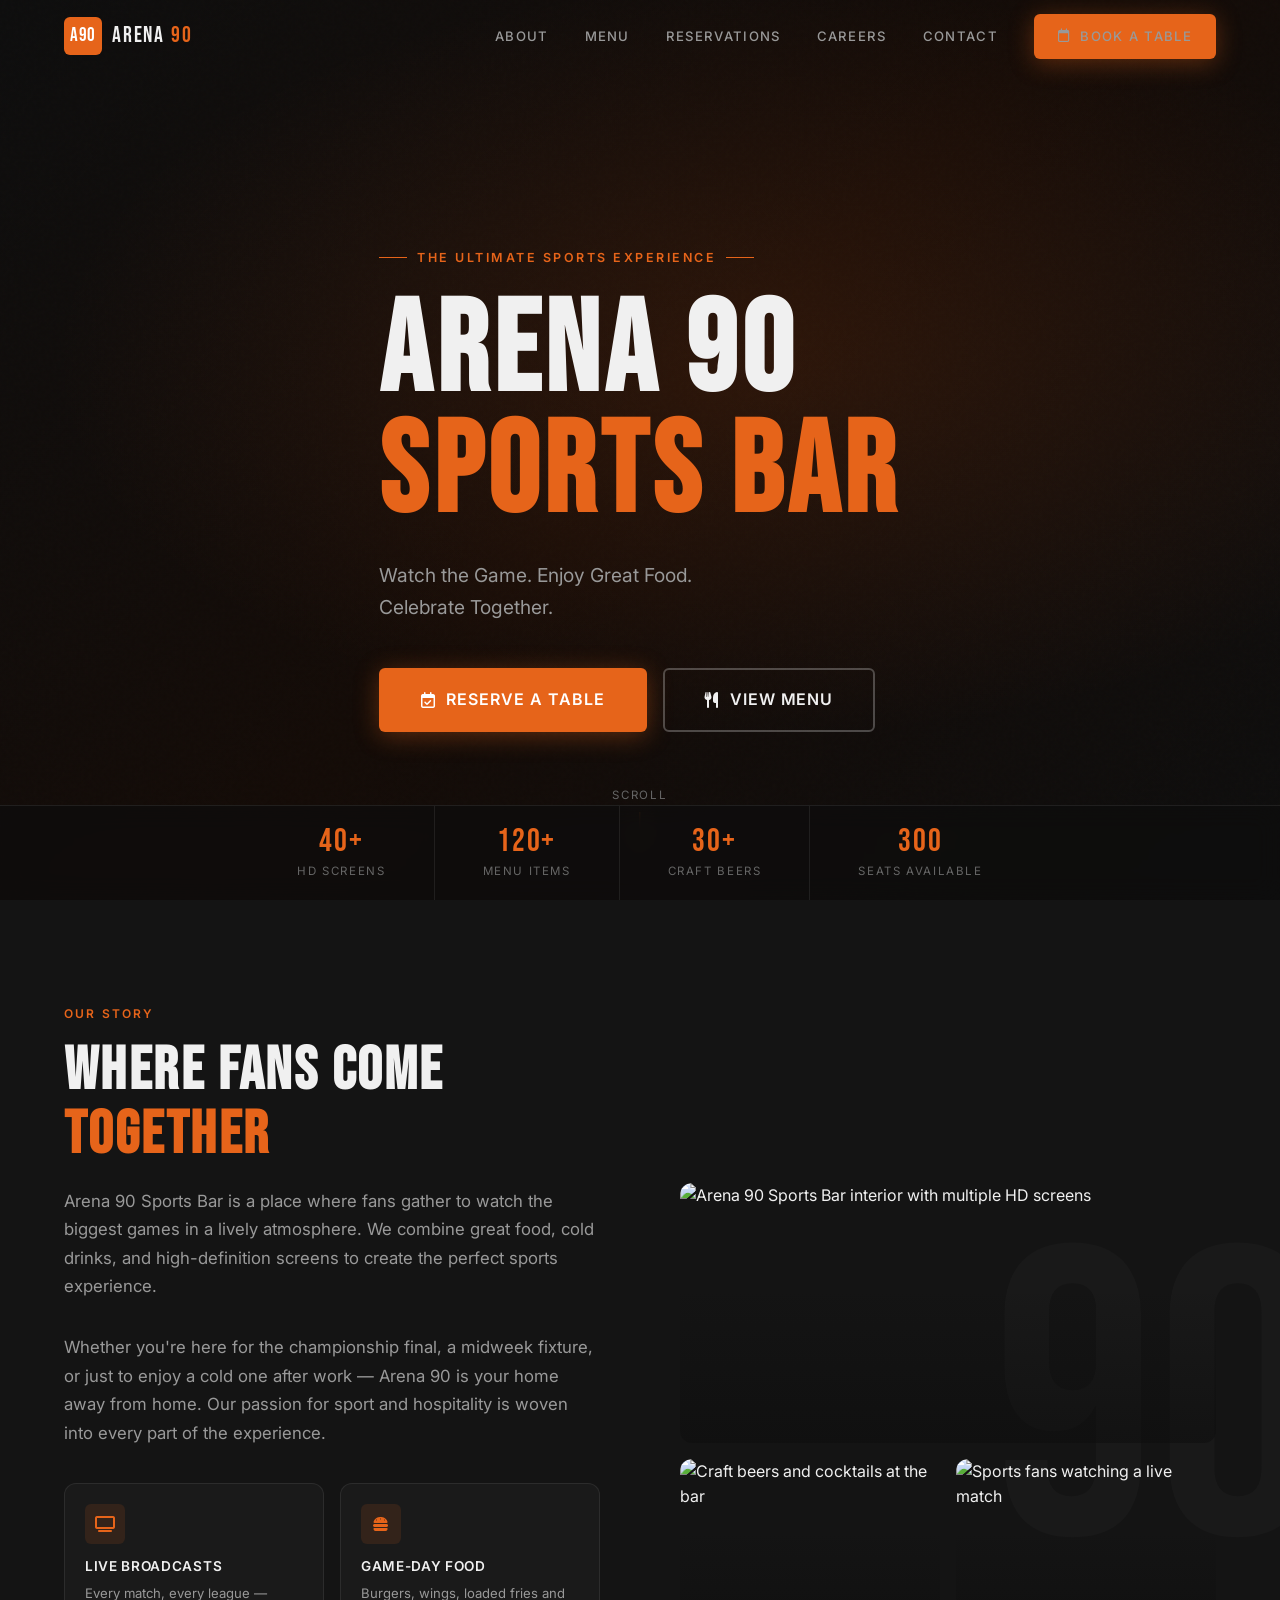
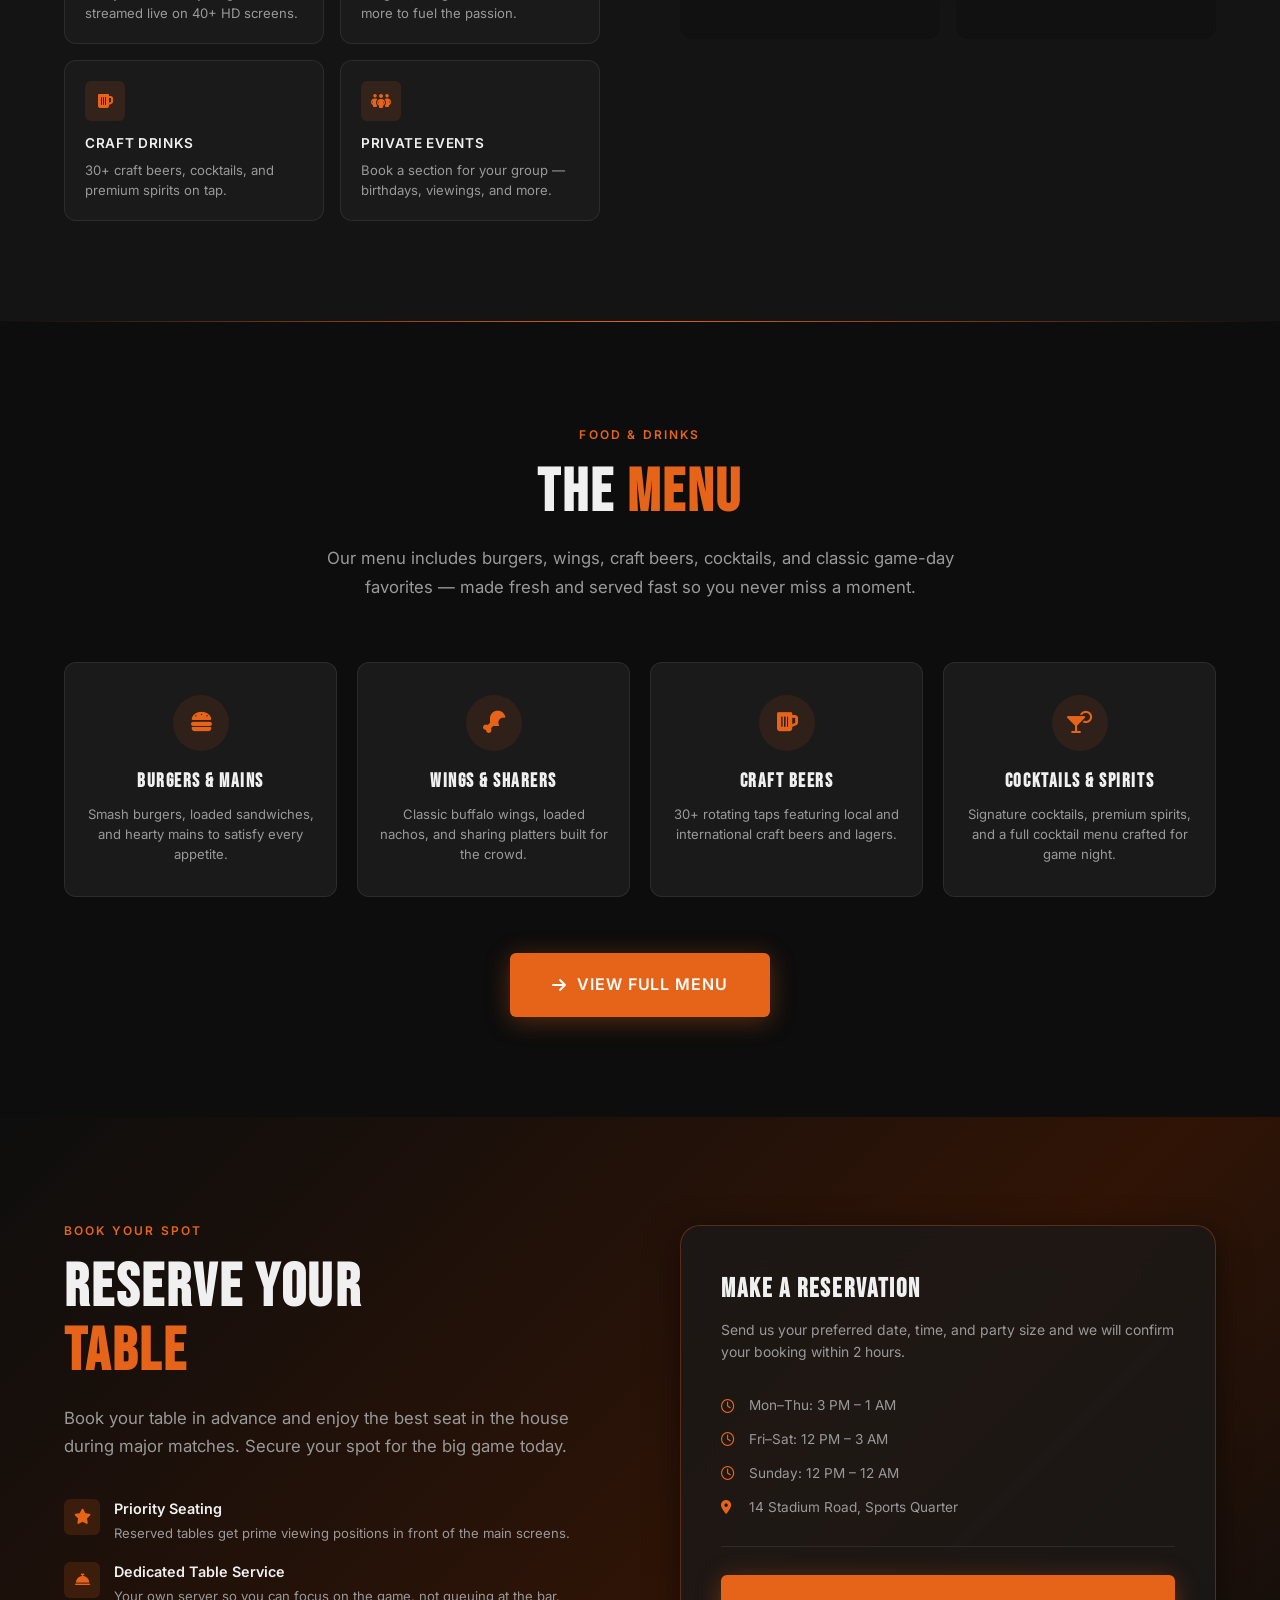
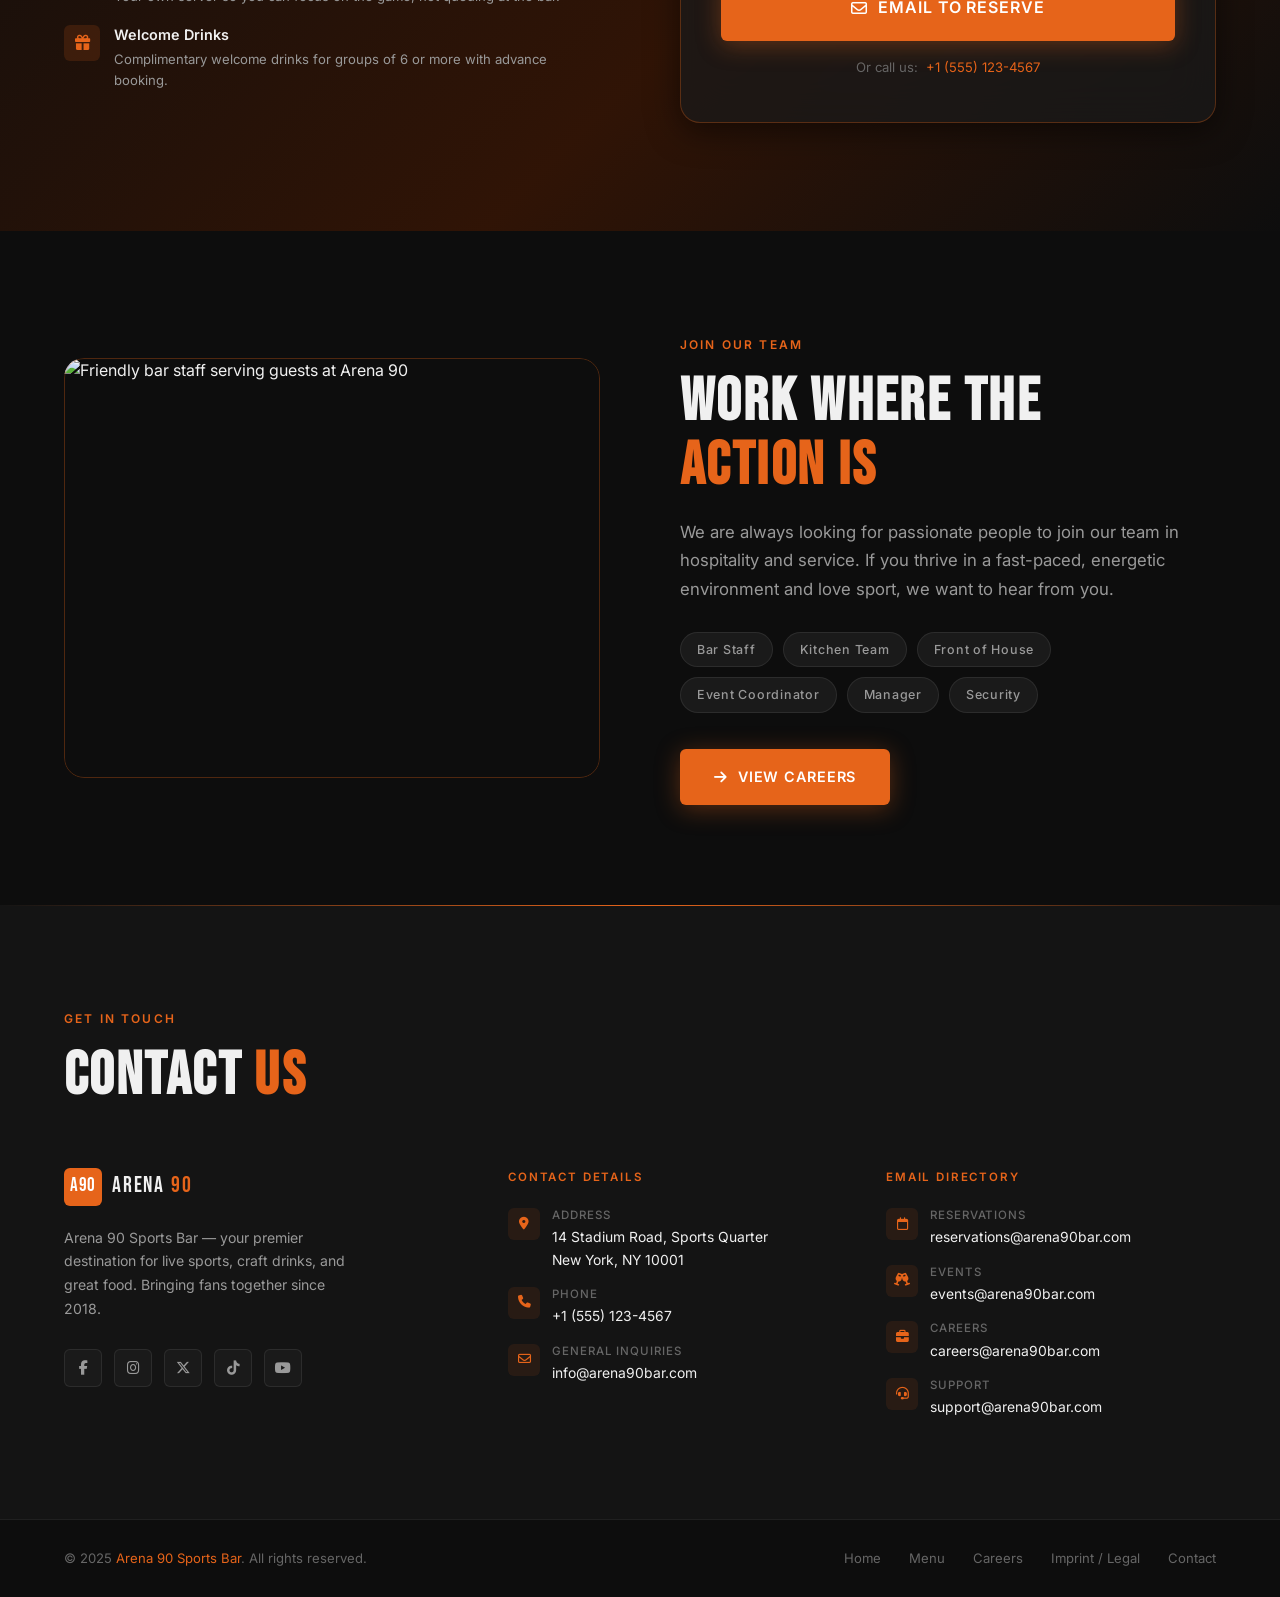
==== index.html @ a2fc9d97 "Add Arena 90 Sports Bar landing page Complete production-quality multi-page website for Arena 90 Spo" ====
<!DOCTYPE html>
<html lang="en">
<head>
  <meta charset="UTF-8" />
  <meta name="viewport" content="width=device-width, initial-scale=1.0" />
  <meta name="description" content="Arena 90 Sports Bar — Watch the game, enjoy great food, and celebrate together. Reserve your table today." />
  <title>Arena 90 Sports Bar</title>

  <!-- Google Fonts -->
  <link rel="preconnect" href="https://fonts.googleapis.com" />
  <link rel="preconnect" href="https://fonts.gstatic.com" crossorigin />
  <link href="https://fonts.googleapis.com/css2?family=Bebas+Neue&family=Inter:wght@400;500;600;700&display=swap" rel="stylesheet" />

  <!-- Font Awesome Icons -->
  <link rel="stylesheet" href="https://cdnjs.cloudflare.com/ajax/libs/font-awesome/6.5.0/css/all.min.css" />

  <!-- AOS – Animate On Scroll -->
  <link rel="stylesheet" href="https://cdnjs.cloudflare.com/ajax/libs/aos/2.3.4/aos.css" />

  <!-- Main Stylesheet -->
  <link rel="stylesheet" href="styles.css" />
</head>
<body>

  <!-- ═══════════════════════════════════════════════════════════
       NAVIGATION
  ════════════════════════════════════════════════════════════ -->
  <nav class="nav" id="nav" aria-label="Main navigation">
    <div class="nav-inner">

      <!-- Logo -->
      <a href="index.html" class="nav-logo" aria-label="Arena 90 Sports Bar Home">
        <div class="nav-logo-icon">A90</div>
        <span class="nav-logo-text">Arena <span>90</span></span>
      </a>

      <!-- Navigation Links -->
      <ul class="nav-links" id="navLinks">
        <li><a href="#about">About</a></li>
        <li><a href="#menu">Menu</a></li>
        <li><a href="#reservation">Reservations</a></li>
        <li><a href="#careers">Careers</a></li>
        <li><a href="#contact">Contact</a></li>
        <li>
          <a href="mailto:reservations@arena90bar.com?subject=Table Reservation"
             class="btn btn-primary nav-cta">
            <i class="fa-regular fa-calendar" aria-hidden="true"></i>
            Book a Table
          </a>
        </li>
      </ul>

      <!-- Mobile Menu Toggle -->
      <button class="nav-toggle" id="navToggle" aria-label="Toggle navigation" aria-expanded="false">
        <span></span>
        <span></span>
        <span></span>
      </button>

    </div>
  </nav>


  <!-- ═══════════════════════════════════════════════════════════
       HERO SECTION
  ════════════════════════════════════════════════════════════ -->
  <section class="hero" id="hero" aria-label="Hero">

    <!-- Background image + overlay -->
    <div class="hero-bg" role="img" aria-label="Sports bar atmosphere background"></div>

    <div class="container hero-content">

      <!-- Eyebrow label -->
      <p class="hero-eyebrow">
        The Ultimate Sports Experience
      </p>

      <!-- Main headline -->
      <h1 class="hero-title">
        Arena 90
        <span class="line-accent">Sports Bar</span>
      </h1>

      <!-- Sub-headline -->
      <p class="hero-subtitle">
        Watch the Game. Enjoy Great Food.<br>Celebrate Together.
      </p>

      <!-- CTA Buttons -->
      <div class="hero-actions">
        <a href="mailto:reservations@arena90bar.com?subject=Table Reservation"
           class="btn btn-primary btn-lg">
          <i class="fa-regular fa-calendar-check" aria-hidden="true"></i>
          Reserve a Table
        </a>
        <a href="#menu" class="btn btn-secondary btn-lg">
          <i class="fa-solid fa-utensils" aria-hidden="true"></i>
          View Menu
        </a>
      </div>
    </div>

    <!-- Scroll indicator -->
    <div class="hero-scroll" aria-hidden="true">
      <span>Scroll</span>
      <div class="scroll-line"></div>
    </div>

    <!-- Stats bar -->
    <div class="hero-stats" aria-label="Key facts">
      <div class="hero-stat">
        <span class="hero-stat-number">40+</span>
        <span class="hero-stat-label">HD Screens</span>
      </div>
      <div class="hero-stat">
        <span class="hero-stat-number">120+</span>
        <span class="hero-stat-label">Menu Items</span>
      </div>
      <div class="hero-stat">
        <span class="hero-stat-number">30+</span>
        <span class="hero-stat-label">Craft Beers</span>
      </div>
      <div class="hero-stat">
        <span class="hero-stat-number">300</span>
        <span class="hero-stat-label">Seats Available</span>
      </div>
    </div>

  </section>


  <!-- ═══════════════════════════════════════════════════════════
       ABOUT SECTION
  ════════════════════════════════════════════════════════════ -->
  <section class="section about" id="about" aria-labelledby="about-title">
    <div class="container">
      <div class="about-grid">

        <!-- Text Column -->
        <div class="about-text">
          <span class="section-label" data-aos="fade-up">Our Story</span>
          <h2 class="section-title" id="about-title" data-aos="fade-up" data-aos-delay="80">
            Where Fans Come<br>
            <span class="text-accent">Together</span>
          </h2>
          <p class="section-subtitle" data-aos="fade-up" data-aos-delay="150">
            Arena 90 Sports Bar is a place where fans gather to watch the biggest
            games in a lively atmosphere. We combine great food, cold drinks, and
            high-definition screens to create the perfect sports experience.
          </p>
          <p class="section-subtitle" data-aos="fade-up" data-aos-delay="200"
             style="margin-top:16px;">
            Whether you're here for the championship final, a midweek fixture, or
            just to enjoy a cold one after work — Arena 90 is your home away from
            home. Our passion for sport and hospitality is woven into every part
            of the experience.
          </p>

          <!-- Feature highlights -->
          <div class="about-features" data-aos="fade-up" data-aos-delay="260">
            <div class="about-feature">
              <div class="about-feature-icon">
                <i class="fa-solid fa-tv" aria-hidden="true"></i>
              </div>
              <h4>Live Broadcasts</h4>
              <p>Every match, every league — streamed live on 40+ HD screens.</p>
            </div>
            <div class="about-feature">
              <div class="about-feature-icon">
                <i class="fa-solid fa-burger" aria-hidden="true"></i>
              </div>
              <h4>Game-Day Food</h4>
              <p>Burgers, wings, loaded fries and more to fuel the passion.</p>
            </div>
            <div class="about-feature">
              <div class="about-feature-icon">
                <i class="fa-solid fa-beer-mug-empty" aria-hidden="true"></i>
              </div>
              <h4>Craft Drinks</h4>
              <p>30+ craft beers, cocktails, and premium spirits on tap.</p>
            </div>
            <div class="about-feature">
              <div class="about-feature-icon">
                <i class="fa-solid fa-people-group" aria-hidden="true"></i>
              </div>
              <h4>Private Events</h4>
              <p>Book a section for your group — birthdays, viewings, and more.</p>
            </div>
          </div>
        </div>

        <!-- Image Grid Column -->
        <div class="about-images" data-aos="fade-left" data-aos-delay="100">

          <!-- Large top image: Bar interior -->
          <div class="about-img about-img-main">
            <img
              src="https://images.unsplash.com/photo-1566417713940-fe7c737a9ef2?w=900&auto=format&fit=crop&q=80"
              alt="Arena 90 Sports Bar interior with multiple HD screens"
              loading="lazy"
            />
            <div class="about-img-overlay"></div>
          </div>

          <!-- Bottom-left: Drinks -->
          <div class="about-img">
            <img
              src="https://images.unsplash.com/photo-1551024709-8f23befc6f87?w=500&auto=format&fit=crop&q=80"
              alt="Craft beers and cocktails at the bar"
              loading="lazy"
            />
            <div class="about-img-overlay"></div>
          </div>

          <!-- Bottom-right: Fans watching sport -->
          <div class="about-img">
            <img
              src="https://images.unsplash.com/photo-1543269664-76bc3997d9ea?w=500&auto=format&fit=crop&q=80"
              alt="Sports fans watching a live match"
              loading="lazy"
            />
            <div class="about-img-overlay"></div>
          </div>

        </div>

      </div>
    </div>
  </section>


  <!-- ═══════════════════════════════════════════════════════════
       MENU SECTION
  ════════════════════════════════════════════════════════════ -->
  <section class="section menu-section" id="menu" aria-labelledby="menu-title">
    <div class="container">

      <div class="menu-intro">
        <span class="section-label" data-aos="fade-up">Food &amp; Drinks</span>
        <h2 class="section-title" id="menu-title" data-aos="fade-up" data-aos-delay="80">
          The <span class="text-accent">Menu</span>
        </h2>
        <p class="section-subtitle" data-aos="fade-up" data-aos-delay="150">
          Our menu includes burgers, wings, craft beers, cocktails, and classic
          game-day favorites — made fresh and served fast so you never miss a moment.
        </p>
      </div>

      <!-- Category preview cards -->
      <div class="menu-cards">

        <div class="menu-card" data-aos="fade-up" data-aos-delay="0">
          <div class="menu-card-icon">
            <i class="fa-solid fa-burger" aria-hidden="true"></i>
          </div>
          <h3>Burgers &amp; Mains</h3>
          <p>Smash burgers, loaded sandwiches, and hearty mains to satisfy every appetite.</p>
        </div>

        <div class="menu-card" data-aos="fade-up" data-aos-delay="80">
          <div class="menu-card-icon">
            <i class="fa-solid fa-drumstick-bite" aria-hidden="true"></i>
          </div>
          <h3>Wings &amp; Sharers</h3>
          <p>Classic buffalo wings, loaded nachos, and sharing platters built for the crowd.</p>
        </div>

        <div class="menu-card" data-aos="fade-up" data-aos-delay="160">
          <div class="menu-card-icon">
            <i class="fa-solid fa-beer-mug-empty" aria-hidden="true"></i>
          </div>
          <h3>Craft Beers</h3>
          <p>30+ rotating taps featuring local and international craft beers and lagers.</p>
        </div>

        <div class="menu-card" data-aos="fade-up" data-aos-delay="240">
          <div class="menu-card-icon">
            <i class="fa-solid fa-martini-glass-citrus" aria-hidden="true"></i>
          </div>
          <h3>Cocktails &amp; Spirits</h3>
          <p>Signature cocktails, premium spirits, and a full cocktail menu crafted for game night.</p>
        </div>

      </div>

      <!-- CTA to full menu -->
      <div data-aos="fade-up" data-aos-delay="100">
        <a href="menu.html" class="btn btn-primary btn-lg">
          <i class="fa-solid fa-arrow-right" aria-hidden="true"></i>
          View Full Menu
        </a>
      </div>

    </div>
  </section>


  <!-- ═══════════════════════════════════════════════════════════
       RESERVATION SECTION
  ════════════════════════════════════════════════════════════ -->
  <section class="section reservation" id="reservation" aria-labelledby="reservation-title">

    <!-- Background with image -->
    <div class="reservation-bg" role="img" aria-label="Restaurant ambiance background"></div>

    <div class="container">
      <div class="reservation-inner">

        <!-- Left: Text -->
        <div class="reservation-text" data-aos="fade-right">
          <span class="section-label">Book Your Spot</span>
          <h2 class="section-title" id="reservation-title">
            Reserve Your<br>
            <span class="text-accent">Table</span>
          </h2>
          <p class="section-subtitle">
            Book your table in advance and enjoy the best seat in the house
            during major matches. Secure your spot for the big game today.
          </p>

          <!-- Perks -->
          <div class="reservation-perks">
            <div class="reservation-perk">
              <div class="reservation-perk-icon">
                <i class="fa-solid fa-star" aria-hidden="true"></i>
              </div>
              <div class="reservation-perk-text">
                <h4>Priority Seating</h4>
                <p>Reserved tables get prime viewing positions in front of the main screens.</p>
              </div>
            </div>
            <div class="reservation-perk">
              <div class="reservation-perk-icon">
                <i class="fa-solid fa-bell-concierge" aria-hidden="true"></i>
              </div>
              <div class="reservation-perk-text">
                <h4>Dedicated Table Service</h4>
                <p>Your own server so you can focus on the game, not queuing at the bar.</p>
              </div>
            </div>
            <div class="reservation-perk">
              <div class="reservation-perk-icon">
                <i class="fa-solid fa-gift" aria-hidden="true"></i>
              </div>
              <div class="reservation-perk-text">
                <h4>Welcome Drinks</h4>
                <p>Complimentary welcome drinks for groups of 6 or more with advance booking.</p>
              </div>
            </div>
          </div>
        </div>

        <!-- Right: Reservation card -->
        <div class="reservation-card" data-aos="fade-left" data-aos-delay="100">
          <h3 class="reservation-card-title">Make a Reservation</h3>
          <p class="reservation-card-desc">
            Send us your preferred date, time, and party size and we will
            confirm your booking within 2 hours.
          </p>

          <!-- Opening hours quick info -->
          <div class="reservation-card-info">
            <div class="reservation-card-info-row">
              <i class="fa-regular fa-clock" aria-hidden="true"></i>
              <span>Mon–Thu: 3 PM – 1 AM</span>
            </div>
            <div class="reservation-card-info-row">
              <i class="fa-regular fa-clock" aria-hidden="true"></i>
              <span>Fri–Sat: 12 PM – 3 AM</span>
            </div>
            <div class="reservation-card-info-row">
              <i class="fa-regular fa-clock" aria-hidden="true"></i>
              <span>Sunday: 12 PM – 12 AM</span>
            </div>
            <div class="reservation-card-info-row">
              <i class="fa-solid fa-location-dot" aria-hidden="true"></i>
              <span>14 Stadium Road, Sports Quarter</span>
            </div>
          </div>

          <div class="reservation-card-divider"></div>

          <!-- Primary CTA -->
          <a href="mailto:reservations@arena90bar.com?subject=Table Reservation"
             class="btn btn-primary reservation-btn" aria-label="Send reservation email">
            <i class="fa-regular fa-envelope" aria-hidden="true"></i>
            Email to Reserve
          </a>

          <!-- Alternative: phone -->
          <p style="text-align:center; margin-top:16px; font-size:0.82rem; color:var(--color-text-dim);">
            Or call us:
            <a href="tel:+15551234567" style="color:var(--color-accent); margin-left:4px;">
              +1 (555) 123-4567
            </a>
          </p>
        </div>

      </div>
    </div>
  </section>


  <!-- ═══════════════════════════════════════════════════════════
       CAREERS SECTION
  ════════════════════════════════════════════════════════════ -->
  <section class="section careers" id="careers" aria-labelledby="careers-title">
    <div class="container">
      <div class="careers-inner">

        <!-- Image Column -->
        <div class="careers-image" data-aos="fade-right">
          <img
            src="https://images.unsplash.com/photo-1605522561233-768ad7a8fabf?w=700&auto=format&fit=crop&q=80"
            alt="Friendly bar staff serving guests at Arena 90"
            loading="lazy"
          />
        </div>

        <!-- Text Column -->
        <div class="careers-text" data-aos="fade-left" data-aos-delay="100">
          <span class="section-label">Join Our Team</span>
          <h2 class="section-title" id="careers-title">
            Work Where the<br>
            <span class="text-accent">Action Is</span>
          </h2>
          <p class="section-subtitle">
            We are always looking for passionate people to join our team in
            hospitality and service. If you thrive in a fast-paced, energetic
            environment and love sport, we want to hear from you.
          </p>

          <!-- Open role tags -->
          <div class="careers-roles">
            <span class="careers-role-tag">Bar Staff</span>
            <span class="careers-role-tag">Kitchen Team</span>
            <span class="careers-role-tag">Front of House</span>
            <span class="careers-role-tag">Event Coordinator</span>
            <span class="careers-role-tag">Manager</span>
            <span class="careers-role-tag">Security</span>
          </div>

          <a href="careers.html" class="btn btn-primary">
            <i class="fa-solid fa-arrow-right" aria-hidden="true"></i>
            View Careers
          </a>
        </div>

      </div>
    </div>
  </section>


  <!-- ═══════════════════════════════════════════════════════════
       CONTACT SECTION
  ════════════════════════════════════════════════════════════ -->
  <section class="section contact" id="contact" aria-labelledby="contact-title">
    <div class="container">

      <div style="margin-bottom:60px;" data-aos="fade-up">
        <span class="section-label">Get In Touch</span>
        <h2 class="section-title" id="contact-title">
          Contact <span class="text-accent">Us</span>
        </h2>
      </div>

      <div class="contact-grid">

        <!-- Brand + social column -->
        <div class="contact-brand" data-aos="fade-up" data-aos-delay="0">
          <a href="index.html" class="nav-logo" style="margin-bottom:20px; display:inline-flex;">
            <div class="nav-logo-icon">A90</div>
            <span class="nav-logo-text">Arena <span>90</span></span>
          </a>
          <p>
            Arena 90 Sports Bar — your premier destination for live sports,
            craft drinks, and great food. Bringing fans together since 2018.
          </p>
          <!-- Social links -->
          <div class="contact-social" aria-label="Social media links">
            <a href="#" aria-label="Follow us on Facebook">
              <i class="fa-brands fa-facebook-f" aria-hidden="true"></i>
            </a>
            <a href="#" aria-label="Follow us on Instagram">
              <i class="fa-brands fa-instagram" aria-hidden="true"></i>
            </a>
            <a href="#" aria-label="Follow us on X (Twitter)">
              <i class="fa-brands fa-x-twitter" aria-hidden="true"></i>
            </a>
            <a href="#" aria-label="Follow us on TikTok">
              <i class="fa-brands fa-tiktok" aria-hidden="true"></i>
            </a>
            <a href="#" aria-label="Subscribe on YouTube">
              <i class="fa-brands fa-youtube" aria-hidden="true"></i>
            </a>
          </div>
        </div>

        <!-- Contact details column -->
        <div class="contact-group" data-aos="fade-up" data-aos-delay="100">
          <h4>Contact Details</h4>
          <div class="contact-list">

            <div class="contact-item">
              <div class="contact-item-icon">
                <i class="fa-solid fa-location-dot" aria-hidden="true"></i>
              </div>
              <div class="contact-item-text">
                <span class="contact-item-label">Address</span>
                <span class="contact-item-value">
                  14 Stadium Road, Sports Quarter<br>
                  New York, NY 10001
                </span>
              </div>
            </div>

            <div class="contact-item">
              <div class="contact-item-icon">
                <i class="fa-solid fa-phone" aria-hidden="true"></i>
              </div>
              <div class="contact-item-text">
                <span class="contact-item-label">Phone</span>
                <span class="contact-item-value">
                  <a href="tel:+15551234567">+1 (555) 123-4567</a>
                </span>
              </div>
            </div>

            <div class="contact-item">
              <div class="contact-item-icon">
                <i class="fa-regular fa-envelope" aria-hidden="true"></i>
              </div>
              <div class="contact-item-text">
                <span class="contact-item-label">General Inquiries</span>
                <span class="contact-item-value">
                  <a href="mailto:info@arena90bar.com">info@arena90bar.com</a>
                </span>
              </div>
            </div>

          </div>
        </div>

        <!-- Email directory column -->
        <div class="contact-group" data-aos="fade-up" data-aos-delay="200">
          <h4>Email Directory</h4>
          <div class="contact-list">

            <div class="contact-item">
              <div class="contact-item-icon">
                <i class="fa-regular fa-calendar" aria-hidden="true"></i>
              </div>
              <div class="contact-item-text">
                <span class="contact-item-label">Reservations</span>
                <span class="contact-item-value">
                  <a href="mailto:reservations@arena90bar.com">reservations@arena90bar.com</a>
                </span>
              </div>
            </div>

            <div class="contact-item">
              <div class="contact-item-icon">
                <i class="fa-solid fa-champagne-glasses" aria-hidden="true"></i>
              </div>
              <div class="contact-item-text">
                <span class="contact-item-label">Events</span>
                <span class="contact-item-value">
                  <a href="mailto:events@arena90bar.com">events@arena90bar.com</a>
                </span>
              </div>
            </div>

            <div class="contact-item">
              <div class="contact-item-icon">
                <i class="fa-solid fa-briefcase" aria-hidden="true"></i>
              </div>
              <div class="contact-item-text">
                <span class="contact-item-label">Careers</span>
                <span class="contact-item-value">
                  <a href="mailto:careers@arena90bar.com">careers@arena90bar.com</a>
                </span>
              </div>
            </div>

            <div class="contact-item">
              <div class="contact-item-icon">
                <i class="fa-solid fa-headset" aria-hidden="true"></i>
              </div>
              <div class="contact-item-text">
                <span class="contact-item-label">Support</span>
                <span class="contact-item-value">
                  <a href="mailto:support@arena90bar.com">support@arena90bar.com</a>
                </span>
              </div>
            </div>

          </div>
        </div>

      </div>
    </div>
  </section>


  <!-- ═══════════════════════════════════════════════════════════
       FOOTER
  ════════════════════════════════════════════════════════════ -->
  <footer class="footer" aria-label="Site footer">
    <div class="container">
      <div class="footer-inner">

        <p class="footer-copy">
          &copy; 2025 <span>Arena 90 Sports Bar</span>. All rights reserved.
        </p>

        <nav class="footer-links" aria-label="Footer navigation">
          <a href="index.html">Home</a>
          <a href="menu.html">Menu</a>
          <a href="careers.html">Careers</a>
          <a href="imprint.html">Imprint / Legal</a>
          <a href="mailto:info@arena90bar.com">Contact</a>
        </nav>

      </div>
    </div>
  </footer>


  <!-- AOS Library -->
  <script src="https://cdnjs.cloudflare.com/ajax/libs/aos/2.3.4/aos.js"></script>

  <!-- Main Script -->
  <script src="script.js"></script>

</body>
</html>
---- styles.css ----
/* ============================================================
   Arena 90 Sports Bar — Main Stylesheet
   Dark theme with warm accent colors (orange, red, gold)
   ============================================================ */

/* ─── CSS Custom Properties ─────────────────────────────────── */
:root {
  --color-bg:           #0d0d0d;
  --color-bg-alt:       #141414;
  --color-bg-card:      #1a1a1a;
  --color-bg-glass:     rgba(26, 26, 26, 0.75);
  --color-border:       rgba(255, 255, 255, 0.08);
  --color-border-warm:  rgba(230, 100, 20, 0.3);

  --color-accent:       #e6641a;   /* orange */
  --color-accent-hover: #ff7a2f;
  --color-gold:         #c9a227;
  --color-red:          #c0392b;
  --color-text:         #f0f0f0;
  --color-text-muted:   #999;
  --color-text-dim:     #666;

  --font-heading: 'Bebas Neue', 'Impact', sans-serif;
  --font-body:    'Inter', 'Segoe UI', sans-serif;

  --radius-sm: 6px;
  --radius-md: 12px;
  --radius-lg: 20px;

  --shadow-card:   0 8px 32px rgba(0, 0, 0, 0.5);
  --shadow-accent: 0 4px 24px rgba(230, 100, 26, 0.35);

  --transition-fast:   0.2s ease;
  --transition-normal: 0.35s ease;
  --transition-slow:   0.6s ease;

  --max-width: 1200px;
  --nav-height: 72px;
}

/* ─── Reset & Base ───────────────────────────────────────────── */
*, *::before, *::after {
  box-sizing: border-box;
  margin: 0;
  padding: 0;
}

html {
  scroll-behavior: smooth;
  font-size: 16px;
}

body {
  background-color: var(--color-bg);
  color: var(--color-text);
  font-family: var(--font-body);
  line-height: 1.6;
  overflow-x: hidden;
  -webkit-font-smoothing: antialiased;
}

a {
  color: inherit;
  text-decoration: none;
  transition: color var(--transition-fast);
}

img {
  display: block;
  max-width: 100%;
  height: auto;
}

ul {
  list-style: none;
}

/* ─── Utility Classes ────────────────────────────────────────── */
.container {
  max-width: var(--max-width);
  margin: 0 auto;
  padding: 0 24px;
}

.section {
  padding: 100px 0;
}

.section-label {
  display: inline-block;
  font-family: var(--font-body);
  font-size: 0.75rem;
  font-weight: 600;
  letter-spacing: 0.18em;
  text-transform: uppercase;
  color: var(--color-accent);
  margin-bottom: 16px;
}

.section-title {
  font-family: var(--font-heading);
  font-size: clamp(2.4rem, 5vw, 3.8rem);
  line-height: 1.05;
  letter-spacing: 0.04em;
  margin-bottom: 20px;
  text-transform: uppercase;
}

.section-subtitle {
  font-size: 1.05rem;
  color: var(--color-text-muted);
  max-width: 560px;
  line-height: 1.7;
}

.text-accent { color: var(--color-accent); }
.text-gold   { color: var(--color-gold); }
.text-center { text-align: center; }

/* ─── Buttons ────────────────────────────────────────────────── */
.btn {
  display: inline-flex;
  align-items: center;
  gap: 10px;
  padding: 14px 32px;
  border-radius: var(--radius-sm);
  font-family: var(--font-body);
  font-size: 0.9rem;
  font-weight: 600;
  letter-spacing: 0.06em;
  text-transform: uppercase;
  cursor: pointer;
  border: 2px solid transparent;
  transition: background var(--transition-fast),
              color var(--transition-fast),
              border-color var(--transition-fast),
              box-shadow var(--transition-fast),
              transform var(--transition-fast);
  position: relative;
  overflow: hidden;
}

.btn::after {
  content: '';
  position: absolute;
  inset: 0;
  background: rgba(255, 255, 255, 0.06);
  opacity: 0;
  transition: opacity var(--transition-fast);
}

.btn:hover::after { opacity: 1; }

.btn:active { transform: scale(0.97); }

/* Primary — filled orange */
.btn-primary {
  background: var(--color-accent);
  color: #fff;
  box-shadow: var(--shadow-accent);
}
.btn-primary:hover {
  background: var(--color-accent-hover);
  box-shadow: 0 6px 30px rgba(230, 100, 26, 0.55);
  transform: translateY(-2px);
}

/* Secondary — outlined */
.btn-secondary {
  background: transparent;
  color: var(--color-text);
  border-color: rgba(255,255,255,0.25);
}
.btn-secondary:hover {
  border-color: var(--color-accent);
  color: var(--color-accent);
  transform: translateY(-2px);
}

/* Gold variant */
.btn-gold {
  background: var(--color-gold);
  color: #111;
  box-shadow: 0 4px 20px rgba(201, 162, 39, 0.4);
}
.btn-gold:hover {
  background: #d4aa2e;
  box-shadow: 0 6px 28px rgba(201, 162, 39, 0.6);
  transform: translateY(-2px);
}

/* Large modifier */
.btn-lg {
  padding: 17px 40px;
  font-size: 1rem;
}

/* ─── Navigation ─────────────────────────────────────────────── */
.nav {
  position: fixed;
  top: 0;
  left: 0;
  right: 0;
  z-index: 1000;
  height: var(--nav-height);
  display: flex;
  align-items: center;
  transition: background var(--transition-normal),
              box-shadow var(--transition-normal),
              backdrop-filter var(--transition-normal);
}

.nav.scrolled {
  background: rgba(13, 13, 13, 0.92);
  backdrop-filter: blur(20px);
  -webkit-backdrop-filter: blur(20px);
  box-shadow: 0 1px 0 var(--color-border);
}

.nav-inner {
  max-width: var(--max-width);
  margin: 0 auto;
  padding: 0 24px;
  width: 100%;
  display: flex;
  align-items: center;
  justify-content: space-between;
}

/* Logo */
.nav-logo {
  display: flex;
  align-items: center;
  gap: 10px;
  text-decoration: none;
}

.nav-logo-icon {
  width: 38px;
  height: 38px;
  background: var(--color-accent);
  border-radius: var(--radius-sm);
  display: flex;
  align-items: center;
  justify-content: center;
  font-family: var(--font-heading);
  font-size: 1.2rem;
  color: #fff;
  letter-spacing: 0.02em;
  flex-shrink: 0;
}

.nav-logo-text {
  font-family: var(--font-heading);
  font-size: 1.4rem;
  letter-spacing: 0.08em;
  text-transform: uppercase;
  color: var(--color-text);
  line-height: 1;
}

.nav-logo-text span {
  color: var(--color-accent);
}

/* Nav links */
.nav-links {
  display: flex;
  align-items: center;
  gap: 36px;
}

.nav-links a {
  font-size: 0.82rem;
  font-weight: 500;
  letter-spacing: 0.1em;
  text-transform: uppercase;
  color: var(--color-text-muted);
  transition: color var(--transition-fast);
  position: relative;
}

.nav-links a::after {
  content: '';
  position: absolute;
  bottom: -4px;
  left: 0;
  width: 0;
  height: 2px;
  background: var(--color-accent);
  transition: width var(--transition-fast);
}

.nav-links a:hover {
  color: var(--color-text);
}

.nav-links a:hover::after {
  width: 100%;
}

/* CTA in nav */
.nav-cta {
  padding: 10px 22px;
  font-size: 0.82rem;
}

/* Mobile hamburger */
.nav-toggle {
  display: none;
  flex-direction: column;
  justify-content: center;
  gap: 5px;
  cursor: pointer;
  padding: 6px;
  background: none;
  border: none;
}

.nav-toggle span {
  display: block;
  width: 24px;
  height: 2px;
  background: var(--color-text);
  transition: transform var(--transition-fast), opacity var(--transition-fast);
}

/* Mobile nav open state */
.nav.open .nav-links {
  transform: translateY(0);
  opacity: 1;
  pointer-events: all;
}

.nav.open .nav-toggle span:nth-child(1) {
  transform: translateY(7px) rotate(45deg);
}
.nav.open .nav-toggle span:nth-child(2) {
  opacity: 0;
}
.nav.open .nav-toggle span:nth-child(3) {
  transform: translateY(-7px) rotate(-45deg);
}

/* ─── Hero Section ───────────────────────────────────────────── */
.hero {
  position: relative;
  min-height: 100vh;
  display: flex;
  align-items: center;
  overflow: hidden;
}

/* Hero background using CSS gradient (placeholder) */
.hero-bg {
  position: absolute;
  inset: 0;
  background:
    linear-gradient(
      135deg,
      rgba(13, 13, 13, 0.95) 0%,
      rgba(20, 10, 5, 0.88) 50%,
      rgba(13, 13, 13, 0.85) 100%
    ),
    url('https://images.unsplash.com/photo-1566417713940-fe7c737a9ef2?w=1800&auto=format&fit=crop&q=80') center/cover no-repeat;
  z-index: 0;
}

/* Decorative gradient overlay */
.hero-bg::after {
  content: '';
  position: absolute;
  inset: 0;
  background: radial-gradient(
    ellipse 80% 60% at 60% 40%,
    rgba(230, 100, 26, 0.12) 0%,
    transparent 70%
  );
}

/* Animated noise texture overlay */
.hero-bg::before {
  content: '';
  position: absolute;
  inset: 0;
  background-image: url("data:image/svg+xml,%3Csvg viewBox='0 0 256 256' xmlns='http://www.w3.org/2000/svg'%3E%3Cfilter id='noise'%3E%3CfeTurbulence type='fractalNoise' baseFrequency='0.9' numOctaves='4' stitchTiles='stitch'/%3E%3C/filter%3E%3Crect width='100%25' height='100%25' filter='url(%23noise)' opacity='0.04'/%3E%3C/svg%3E");
  opacity: 0.4;
  z-index: 1;
}

.hero-content {
  position: relative;
  z-index: 2;
  padding-top: var(--nav-height);
}

.hero-eyebrow {
  display: inline-flex;
  align-items: center;
  gap: 10px;
  font-size: 0.78rem;
  font-weight: 600;
  letter-spacing: 0.2em;
  text-transform: uppercase;
  color: var(--color-accent);
  margin-bottom: 24px;
  opacity: 0;
  transform: translateY(20px);
  animation: fadeUp 0.7s ease 0.3s forwards;
}

.hero-eyebrow::before,
.hero-eyebrow::after {
  content: '';
  display: block;
  width: 28px;
  height: 1.5px;
  background: var(--color-accent);
}

.hero-title {
  font-family: var(--font-heading);
  font-size: clamp(3.8rem, 10vw, 8rem);
  line-height: 0.95;
  letter-spacing: 0.04em;
  text-transform: uppercase;
  margin-bottom: 24px;
  opacity: 0;
  transform: translateY(30px);
  animation: fadeUp 0.8s ease 0.5s forwards;
}

.hero-title .line-accent {
  color: var(--color-accent);
  display: block;
}

.hero-subtitle {
  font-size: clamp(1rem, 2vw, 1.2rem);
  color: var(--color-text-muted);
  max-width: 500px;
  line-height: 1.7;
  margin-bottom: 44px;
  opacity: 0;
  transform: translateY(25px);
  animation: fadeUp 0.7s ease 0.7s forwards;
}

.hero-actions {
  display: flex;
  align-items: center;
  gap: 16px;
  flex-wrap: wrap;
  opacity: 0;
  transform: translateY(20px);
  animation: fadeUp 0.7s ease 0.9s forwards;
}

/* Scroll indicator */
.hero-scroll {
  position: absolute;
  bottom: 40px;
  left: 50%;
  transform: translateX(-50%);
  z-index: 2;
  display: flex;
  flex-direction: column;
  align-items: center;
  gap: 8px;
  opacity: 0;
  animation: fadeIn 1s ease 1.5s forwards;
}

.hero-scroll span {
  font-size: 0.72rem;
  letter-spacing: 0.15em;
  text-transform: uppercase;
  color: var(--color-text-dim);
}

.scroll-line {
  width: 1.5px;
  height: 48px;
  background: linear-gradient(to bottom, var(--color-accent), transparent);
  animation: scrollPulse 1.8s ease-in-out infinite;
}

/* Stats bar at bottom of hero */
.hero-stats {
  position: absolute;
  bottom: 0;
  left: 0;
  right: 0;
  z-index: 2;
  display: flex;
  justify-content: center;
  gap: 0;
  background: rgba(13, 13, 13, 0.7);
  backdrop-filter: blur(12px);
  border-top: 1px solid var(--color-border);
  opacity: 0;
  animation: fadeIn 0.8s ease 1.2s forwards;
}

.hero-stat {
  padding: 20px 48px;
  text-align: center;
  border-right: 1px solid var(--color-border);
}

.hero-stat:last-child { border-right: none; }

.hero-stat-number {
  font-family: var(--font-heading);
  font-size: 2rem;
  letter-spacing: 0.06em;
  color: var(--color-accent);
  line-height: 1;
  display: block;
}

.hero-stat-label {
  font-size: 0.72rem;
  letter-spacing: 0.14em;
  text-transform: uppercase;
  color: var(--color-text-dim);
  display: block;
  margin-top: 4px;
}

/* ─── About Section ──────────────────────────────────────────── */
.about {
  background: var(--color-bg-alt);
  position: relative;
  overflow: hidden;
}

/* Decorative background element */
.about::before {
  content: '90';
  position: absolute;
  right: -40px;
  top: 50%;
  transform: translateY(-50%);
  font-family: var(--font-heading);
  font-size: 32vw;
  color: rgba(255,255,255,0.018);
  pointer-events: none;
  user-select: none;
  line-height: 1;
}

.about-grid {
  display: grid;
  grid-template-columns: 1fr 1fr;
  gap: 80px;
  align-items: center;
}

.about-text .section-subtitle {
  margin-bottom: 32px;
  max-width: none;
}

.about-features {
  display: grid;
  grid-template-columns: 1fr 1fr;
  gap: 16px;
  margin-top: 36px;
}

.about-feature {
  background: var(--color-bg-card);
  border: 1px solid var(--color-border);
  border-radius: var(--radius-md);
  padding: 20px;
  transition: border-color var(--transition-fast), transform var(--transition-fast);
}

.about-feature:hover {
  border-color: var(--color-border-warm);
  transform: translateY(-3px);
}

.about-feature-icon {
  width: 40px;
  height: 40px;
  background: rgba(230, 100, 26, 0.12);
  border-radius: var(--radius-sm);
  display: flex;
  align-items: center;
  justify-content: center;
  color: var(--color-accent);
  font-size: 1rem;
  margin-bottom: 12px;
}

.about-feature h4 {
  font-size: 0.85rem;
  font-weight: 600;
  letter-spacing: 0.05em;
  text-transform: uppercase;
  margin-bottom: 6px;
  color: var(--color-text);
}

.about-feature p {
  font-size: 0.82rem;
  color: var(--color-text-muted);
  line-height: 1.5;
}

/* About images */
.about-images {
  display: grid;
  grid-template-columns: 1fr 1fr;
  grid-template-rows: 260px 180px;
  gap: 16px;
}

.about-img {
  border-radius: var(--radius-md);
  overflow: hidden;
  position: relative;
}

.about-img img {
  width: 100%;
  height: 100%;
  object-fit: cover;
  transition: transform var(--transition-slow);
}

.about-img:hover img {
  transform: scale(1.06);
}

.about-img-main {
  grid-column: 1 / -1;
}

.about-img-overlay {
  position: absolute;
  inset: 0;
  background: linear-gradient(
    to bottom,
    transparent 40%,
    rgba(13, 13, 13, 0.55) 100%
  );
  pointer-events: none;
}

/* ─── Menu Section ───────────────────────────────────────────── */
.menu-section {
  background: var(--color-bg);
  text-align: center;
  position: relative;
  overflow: hidden;
}

.menu-section::before {
  content: '';
  position: absolute;
  top: 0;
  left: 0;
  right: 0;
  height: 1px;
  background: linear-gradient(90deg, transparent, var(--color-accent), transparent);
}

.menu-intro {
  max-width: 640px;
  margin: 0 auto 60px;
}

.menu-intro .section-subtitle {
  margin: 0 auto 36px;
  max-width: none;
}

/* Menu preview cards */
.menu-cards {
  display: grid;
  grid-template-columns: repeat(4, 1fr);
  gap: 20px;
  margin-bottom: 56px;
}

.menu-card {
  background: var(--color-bg-card);
  border: 1px solid var(--color-border);
  border-radius: var(--radius-md);
  padding: 32px 20px;
  text-align: center;
  transition: border-color var(--transition-fast),
              transform var(--transition-fast),
              box-shadow var(--transition-fast);
  cursor: default;
}

.menu-card:hover {
  border-color: var(--color-border-warm);
  transform: translateY(-6px);
  box-shadow: var(--shadow-card);
}

.menu-card-icon {
  width: 56px;
  height: 56px;
  background: rgba(230, 100, 26, 0.1);
  border-radius: 50%;
  display: flex;
  align-items: center;
  justify-content: center;
  margin: 0 auto 16px;
  font-size: 1.4rem;
  color: var(--color-accent);
  transition: background var(--transition-fast), transform var(--transition-fast);
}

.menu-card:hover .menu-card-icon {
  background: rgba(230, 100, 26, 0.2);
  transform: scale(1.1);
}

.menu-card h3 {
  font-family: var(--font-heading);
  font-size: 1.2rem;
  letter-spacing: 0.08em;
  text-transform: uppercase;
  margin-bottom: 8px;
}

.menu-card p {
  font-size: 0.82rem;
  color: var(--color-text-muted);
  line-height: 1.5;
}

/* ─── Reservation Section ────────────────────────────────────── */
.reservation {
  position: relative;
  overflow: hidden;
  background: var(--color-bg-alt);
}

.reservation-bg {
  position: absolute;
  inset: 0;
  background:
    linear-gradient(
      135deg,
      rgba(13, 13, 13, 0.97) 0%,
      rgba(50, 20, 5, 0.94) 60%,
      rgba(13, 13, 13, 0.97) 100%
    ),
    url('https://images.unsplash.com/photo-1414235077428-338989a2e8c0?w=1600&auto=format&fit=crop&q=80') center/cover no-repeat;
  z-index: 0;
}

.reservation-inner {
  position: relative;
  z-index: 1;
  display: grid;
  grid-template-columns: 1fr 1fr;
  gap: 80px;
  align-items: center;
}

.reservation-text .section-subtitle {
  margin-bottom: 36px;
  max-width: none;
}

.reservation-perks {
  display: flex;
  flex-direction: column;
  gap: 16px;
  margin-bottom: 40px;
}

.reservation-perk {
  display: flex;
  align-items: flex-start;
  gap: 14px;
}

.reservation-perk-icon {
  width: 36px;
  height: 36px;
  border-radius: var(--radius-sm);
  background: rgba(230, 100, 26, 0.15);
  display: flex;
  align-items: center;
  justify-content: center;
  color: var(--color-accent);
  font-size: 0.95rem;
  flex-shrink: 0;
  margin-top: 2px;
}

.reservation-perk-text h4 {
  font-size: 0.9rem;
  font-weight: 600;
  margin-bottom: 3px;
}

.reservation-perk-text p {
  font-size: 0.82rem;
  color: var(--color-text-muted);
}

/* Reservation card */
.reservation-card {
  background: var(--color-bg-glass);
  backdrop-filter: blur(20px);
  -webkit-backdrop-filter: blur(20px);
  border: 1px solid var(--color-border-warm);
  border-radius: var(--radius-lg);
  padding: 44px 40px;
  box-shadow: var(--shadow-card);
}

.reservation-card-title {
  font-family: var(--font-heading);
  font-size: 1.6rem;
  letter-spacing: 0.08em;
  text-transform: uppercase;
  margin-bottom: 8px;
}

.reservation-card-desc {
  font-size: 0.87rem;
  color: var(--color-text-muted);
  margin-bottom: 32px;
  line-height: 1.6;
}

.reservation-card-divider {
  height: 1px;
  background: var(--color-border);
  margin: 28px 0;
}

.reservation-card-info {
  display: flex;
  flex-direction: column;
  gap: 12px;
  margin-bottom: 28px;
}

.reservation-card-info-row {
  display: flex;
  align-items: center;
  gap: 12px;
  font-size: 0.85rem;
  color: var(--color-text-muted);
}

.reservation-card-info-row i {
  color: var(--color-accent);
  width: 16px;
}

.reservation-btn {
  width: 100%;
  justify-content: center;
  font-size: 1rem;
  padding: 18px;
}

/* ─── Careers Section ────────────────────────────────────────── */
.careers {
  background: var(--color-bg);
  position: relative;
  overflow: hidden;
}

.careers-inner {
  display: grid;
  grid-template-columns: 1fr 1fr;
  gap: 80px;
  align-items: center;
}

.careers-image {
  border-radius: var(--radius-lg);
  overflow: hidden;
  position: relative;
  height: 420px;
}

.careers-image img {
  width: 100%;
  height: 100%;
  object-fit: cover;
  transition: transform var(--transition-slow);
}

.careers-image:hover img {
  transform: scale(1.05);
}

.careers-image::after {
  content: '';
  position: absolute;
  inset: 0;
  border: 1px solid var(--color-border-warm);
  border-radius: var(--radius-lg);
  pointer-events: none;
}

/* Role tags */
.careers-roles {
  display: flex;
  flex-wrap: wrap;
  gap: 10px;
  margin-top: 28px;
  margin-bottom: 36px;
}

.careers-role-tag {
  background: var(--color-bg-card);
  border: 1px solid var(--color-border);
  border-radius: 100px;
  padding: 7px 16px;
  font-size: 0.78rem;
  font-weight: 500;
  letter-spacing: 0.06em;
  color: var(--color-text-muted);
  transition: border-color var(--transition-fast), color var(--transition-fast);
}

.careers-role-tag:hover {
  border-color: var(--color-accent);
  color: var(--color-accent);
}

/* ─── Contact Section ────────────────────────────────────────── */
.contact {
  background: var(--color-bg-alt);
  position: relative;
}

.contact::before {
  content: '';
  position: absolute;
  top: 0;
  left: 0;
  right: 0;
  height: 1px;
  background: linear-gradient(90deg, transparent, var(--color-accent), transparent);
}

.contact-grid {
  display: grid;
  grid-template-columns: 1.2fr 1fr 1fr;
  gap: 48px;
}

.contact-brand .nav-logo {
  margin-bottom: 20px;
}

.contact-brand p {
  font-size: 0.88rem;
  color: var(--color-text-muted);
  line-height: 1.7;
  margin-bottom: 28px;
  max-width: 300px;
}

.contact-social {
  display: flex;
  gap: 12px;
}

.contact-social a {
  width: 38px;
  height: 38px;
  border-radius: var(--radius-sm);
  background: var(--color-bg-card);
  border: 1px solid var(--color-border);
  display: flex;
  align-items: center;
  justify-content: center;
  font-size: 0.9rem;
  color: var(--color-text-muted);
  transition: background var(--transition-fast),
              color var(--transition-fast),
              border-color var(--transition-fast),
              transform var(--transition-fast);
}

.contact-social a:hover {
  background: var(--color-accent);
  border-color: var(--color-accent);
  color: #fff;
  transform: translateY(-3px);
}

.contact-group h4 {
  font-family: var(--font-body);
  font-size: 0.72rem;
  font-weight: 600;
  letter-spacing: 0.16em;
  text-transform: uppercase;
  color: var(--color-accent);
  margin-bottom: 20px;
}

.contact-list {
  display: flex;
  flex-direction: column;
  gap: 14px;
}

.contact-item {
  display: flex;
  align-items: flex-start;
  gap: 12px;
}

.contact-item-icon {
  width: 32px;
  height: 32px;
  border-radius: var(--radius-sm);
  background: rgba(230, 100, 26, 0.1);
  display: flex;
  align-items: center;
  justify-content: center;
  color: var(--color-accent);
  font-size: 0.8rem;
  flex-shrink: 0;
  margin-top: 2px;
}

.contact-item-text {
  display: flex;
  flex-direction: column;
  gap: 2px;
}

.contact-item-label {
  font-size: 0.72rem;
  color: var(--color-text-dim);
  letter-spacing: 0.08em;
  text-transform: uppercase;
  font-weight: 500;
}

.contact-item-value {
  font-size: 0.87rem;
  color: var(--color-text);
  transition: color var(--transition-fast);
}

.contact-item-value a {
  color: var(--color-text);
  transition: color var(--transition-fast);
}

.contact-item-value a:hover {
  color: var(--color-accent);
}

/* ─── Footer ─────────────────────────────────────────────────── */
.footer {
  background: var(--color-bg);
  border-top: 1px solid var(--color-border);
  padding: 28px 0;
}

.footer-inner {
  display: flex;
  align-items: center;
  justify-content: space-between;
  flex-wrap: wrap;
  gap: 16px;
}

.footer-copy {
  font-size: 0.82rem;
  color: var(--color-text-dim);
}

.footer-copy span {
  color: var(--color-accent);
}

.footer-links {
  display: flex;
  align-items: center;
  gap: 28px;
}

.footer-links a {
  font-size: 0.82rem;
  color: var(--color-text-dim);
  transition: color var(--transition-fast);
}

.footer-links a:hover {
  color: var(--color-accent);
}

/* ─── Section dividers ───────────────────────────────────────── */
.section-divider {
  height: 1px;
  background: linear-gradient(90deg, transparent, var(--color-border), transparent);
}

/* ─── AOS overrides ──────────────────────────────────────────── */
[data-aos] {
  transition-timing-function: cubic-bezier(0.25, 0.46, 0.45, 0.94) !important;
}

/* ─── Keyframe Animations ────────────────────────────────────── */
@keyframes fadeUp {
  to {
    opacity: 1;
    transform: translateY(0);
  }
}

@keyframes fadeIn {
  to {
    opacity: 1;
  }
}

@keyframes scrollPulse {
  0%, 100% { transform: scaleY(1); opacity: 1; }
  50%       { transform: scaleY(0.6); opacity: 0.5; }
}

/* ─── Subpage base layout ────────────────────────────────────── */
.subpage-hero {
  min-height: 50vh;
  display: flex;
  align-items: center;
  justify-content: center;
  text-align: center;
  position: relative;
  overflow: hidden;
}

.subpage-hero-bg {
  position: absolute;
  inset: 0;
  background:
    linear-gradient(135deg, rgba(13,13,13,0.97) 0%, rgba(30,15,5,0.92) 50%, rgba(13,13,13,0.97) 100%),
    url('https://images.unsplash.com/photo-1566417713940-fe7c737a9ef2?w=1200&auto=format&fit=crop&q=80') center/cover;
  z-index: 0;
}

.subpage-hero-content {
  position: relative;
  z-index: 1;
  padding-top: var(--nav-height);
}

/* ─── Menu Page ──────────────────────────────────────────────── */
.menu-page-section {
  background: var(--color-bg);
}

.menu-categories {
  display: grid;
  grid-template-columns: repeat(3, 1fr);
  gap: 24px;
  margin-bottom: 60px;
}

.menu-category {
  background: var(--color-bg-card);
  border: 1px solid var(--color-border);
  border-radius: var(--radius-md);
  overflow: hidden;
  transition: border-color var(--transition-fast), transform var(--transition-fast);
}

.menu-category:hover {
  border-color: var(--color-border-warm);
  transform: translateY(-4px);
}

.menu-category-header {
  padding: 24px;
  border-bottom: 1px solid var(--color-border);
  display: flex;
  align-items: center;
  gap: 14px;
}

.menu-category-header i {
  font-size: 1.3rem;
  color: var(--color-accent);
}

.menu-category-header h3 {
  font-family: var(--font-heading);
  font-size: 1.3rem;
  letter-spacing: 0.06em;
  text-transform: uppercase;
}

.menu-items-list {
  padding: 20px 24px;
  display: flex;
  flex-direction: column;
  gap: 16px;
}

.menu-item {
  display: flex;
  justify-content: space-between;
  align-items: flex-start;
  gap: 12px;
}

.menu-item-info h4 {
  font-size: 0.9rem;
  font-weight: 600;
  margin-bottom: 3px;
}

.menu-item-info p {
  font-size: 0.78rem;
  color: var(--color-text-muted);
  line-height: 1.4;
}

.menu-item-price {
  font-family: var(--font-heading);
  font-size: 1.05rem;
  color: var(--color-gold);
  letter-spacing: 0.04em;
  white-space: nowrap;
}

/* ─── Careers Page ───────────────────────────────────────────── */
.job-grid {
  display: grid;
  grid-template-columns: repeat(2, 1fr);
  gap: 24px;
}

.job-card {
  background: var(--color-bg-card);
  border: 1px solid var(--color-border);
  border-radius: var(--radius-md);
  padding: 32px;
  display: flex;
  flex-direction: column;
  gap: 16px;
  transition: border-color var(--transition-fast), transform var(--transition-fast), box-shadow var(--transition-fast);
}

.job-card:hover {
  border-color: var(--color-border-warm);
  transform: translateY(-4px);
  box-shadow: var(--shadow-card);
}

.job-card-header {
  display: flex;
  align-items: flex-start;
  justify-content: space-between;
  gap: 12px;
}

.job-card-title {
  font-family: var(--font-heading);
  font-size: 1.3rem;
  letter-spacing: 0.06em;
  text-transform: uppercase;
}

.job-badge {
  font-size: 0.7rem;
  font-weight: 600;
  letter-spacing: 0.1em;
  text-transform: uppercase;
  padding: 5px 12px;
  border-radius: 100px;
  background: rgba(230, 100, 26, 0.15);
  color: var(--color-accent);
  border: 1px solid rgba(230, 100, 26, 0.3);
  white-space: nowrap;
}

.job-badge.full-time {
  background: rgba(201, 162, 39, 0.15);
  color: var(--color-gold);
  border-color: rgba(201, 162, 39, 0.3);
}

.job-card p {
  font-size: 0.87rem;
  color: var(--color-text-muted);
  line-height: 1.6;
}

.job-card-meta {
  display: flex;
  gap: 20px;
  flex-wrap: wrap;
}

.job-meta-item {
  display: flex;
  align-items: center;
  gap: 7px;
  font-size: 0.8rem;
  color: var(--color-text-dim);
}

.job-meta-item i {
  color: var(--color-accent);
  font-size: 0.75rem;
}

/* ─── Imprint Page ───────────────────────────────────────────── */
.imprint-content {
  background: var(--color-bg);
}

.imprint-body {
  max-width: 760px;
  margin: 0 auto;
}

.imprint-body h2 {
  font-family: var(--font-heading);
  font-size: 1.6rem;
  letter-spacing: 0.06em;
  text-transform: uppercase;
  color: var(--color-text);
  margin: 40px 0 16px;
}

.imprint-body h2:first-child { margin-top: 0; }

.imprint-body p,
.imprint-body address {
  font-size: 0.92rem;
  color: var(--color-text-muted);
  line-height: 1.8;
  font-style: normal;
  margin-bottom: 12px;
}

.imprint-body a {
  color: var(--color-accent);
}

.imprint-body a:hover {
  text-decoration: underline;
}

.imprint-body hr {
  border: none;
  border-top: 1px solid var(--color-border);
  margin: 36px 0;
}

/* ─── Responsive Breakpoints ─────────────────────────────────── */

/* Tablet (max 1024px) */
@media (max-width: 1024px) {
  .about-grid,
  .reservation-inner,
  .careers-inner {
    grid-template-columns: 1fr;
    gap: 48px;
  }

  .about-images {
    grid-template-rows: 220px 150px;
  }

  .contact-grid {
    grid-template-columns: 1fr 1fr;
  }

  .contact-brand {
    grid-column: 1 / -1;
  }

  .menu-cards {
    grid-template-columns: repeat(2, 1fr);
  }

  .menu-categories {
    grid-template-columns: repeat(2, 1fr);
  }

  .hero-stats {
    position: relative;
    background: var(--color-bg-alt);
  }
}

/* Mobile nav */
@media (max-width: 768px) {
  .nav-links {
    position: fixed;
    top: var(--nav-height);
    left: 0;
    right: 0;
    background: rgba(13, 13, 13, 0.97);
    backdrop-filter: blur(20px);
    flex-direction: column;
    gap: 0;
    padding: 12px 0 24px;
    transform: translateY(-20px);
    opacity: 0;
    pointer-events: none;
    transition: transform var(--transition-normal), opacity var(--transition-normal);
    border-bottom: 1px solid var(--color-border);
  }

  .nav-links a {
    padding: 14px 24px;
    display: block;
  }

  .nav-links a::after { display: none; }

  .nav-cta {
    margin: 12px 24px 0;
    width: calc(100% - 48px);
    justify-content: center;
  }

  .nav-toggle { display: flex; }

  .section { padding: 72px 0; }

  .hero-stats {
    display: none;
  }

  .hero-stat { padding: 16px 24px; }

  .about-features { grid-template-columns: 1fr; }

  .contact-grid { grid-template-columns: 1fr; }

  .menu-cards { grid-template-columns: 1fr; }

  .menu-categories { grid-template-columns: 1fr; }

  .job-grid { grid-template-columns: 1fr; }

  .footer-inner { flex-direction: column; align-items: center; text-align: center; }

  .footer-links { flex-wrap: wrap; justify-content: center; gap: 16px; }

  .reservation-card { padding: 28px 20px; }

  .hero-title { font-size: clamp(3rem, 14vw, 5rem); }

  .hero-scroll { display: none; }
}

@media (max-width: 480px) {
  .hero-actions { flex-direction: column; align-items: stretch; }
  .hero-actions .btn { justify-content: center; }

  .about-images {
    grid-template-columns: 1fr;
    grid-template-rows: 220px 160px 160px;
  }

  .about-img-main { grid-column: 1; }
}
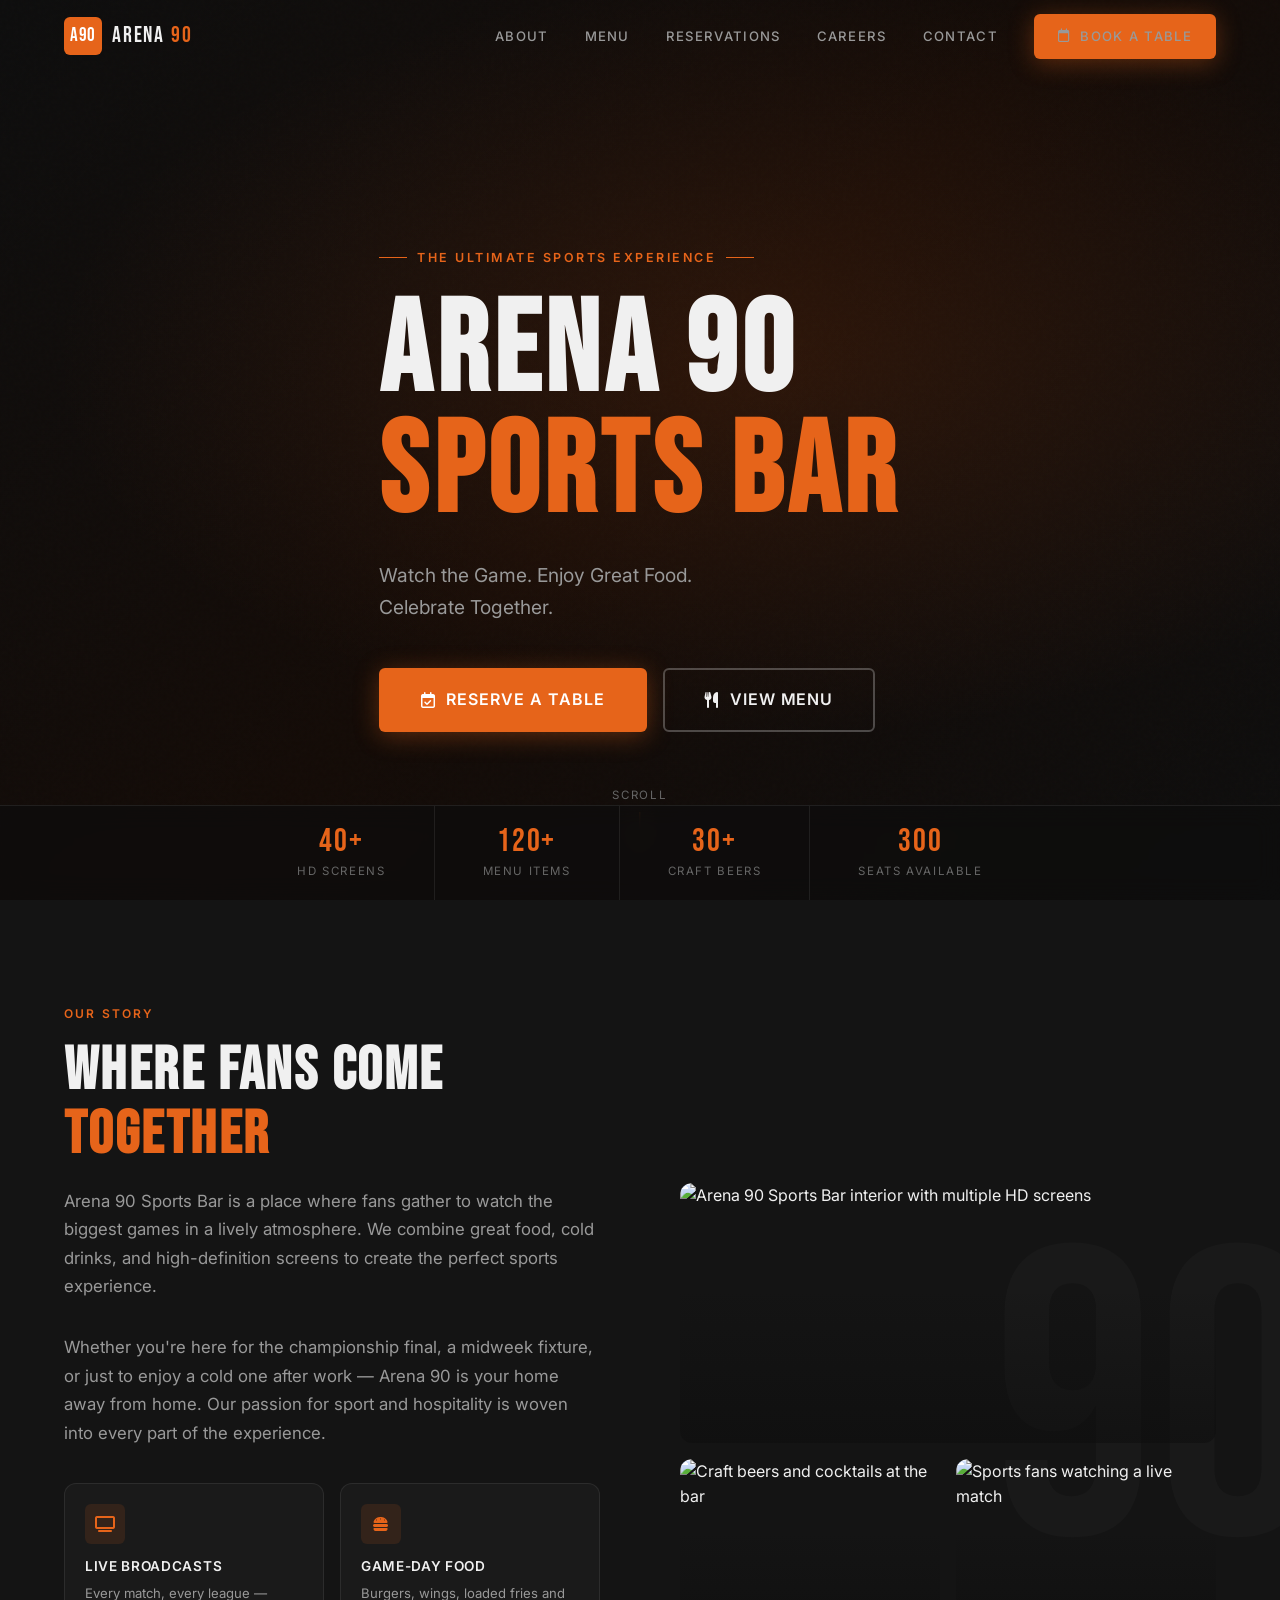
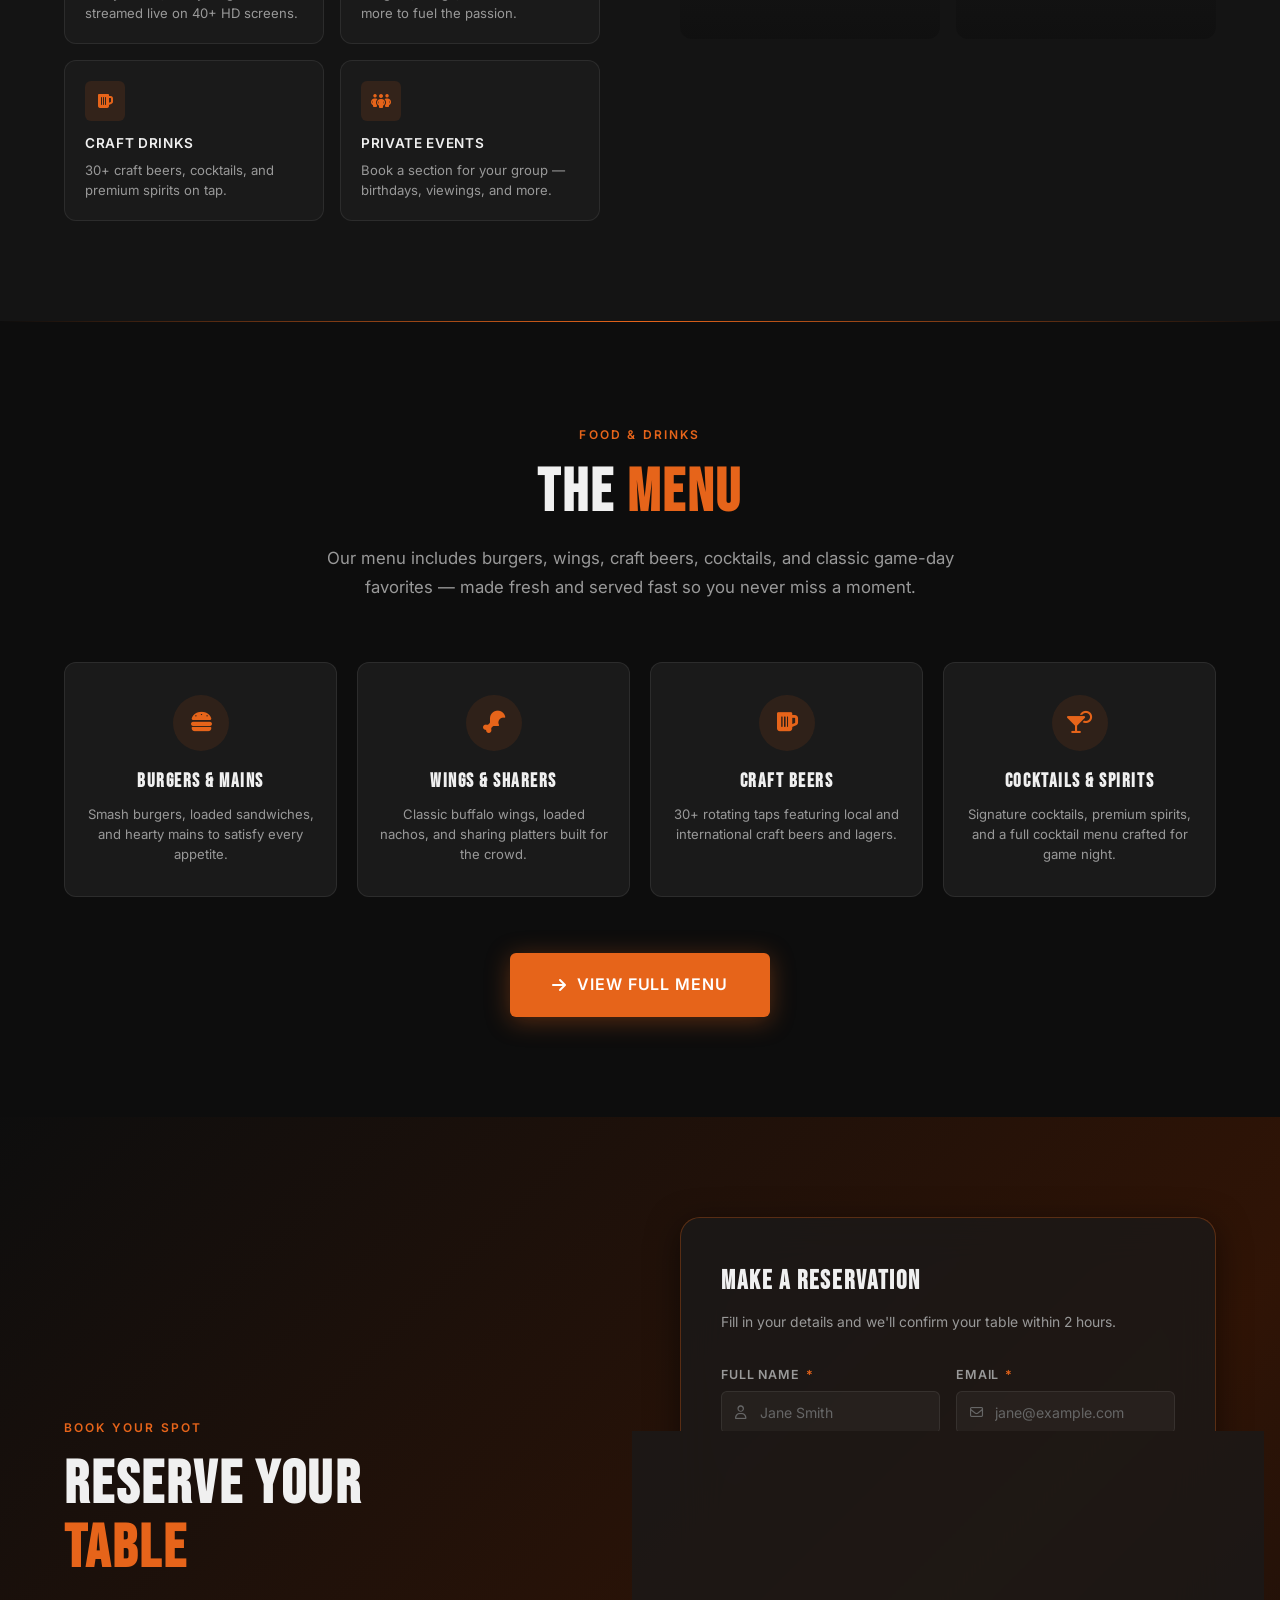
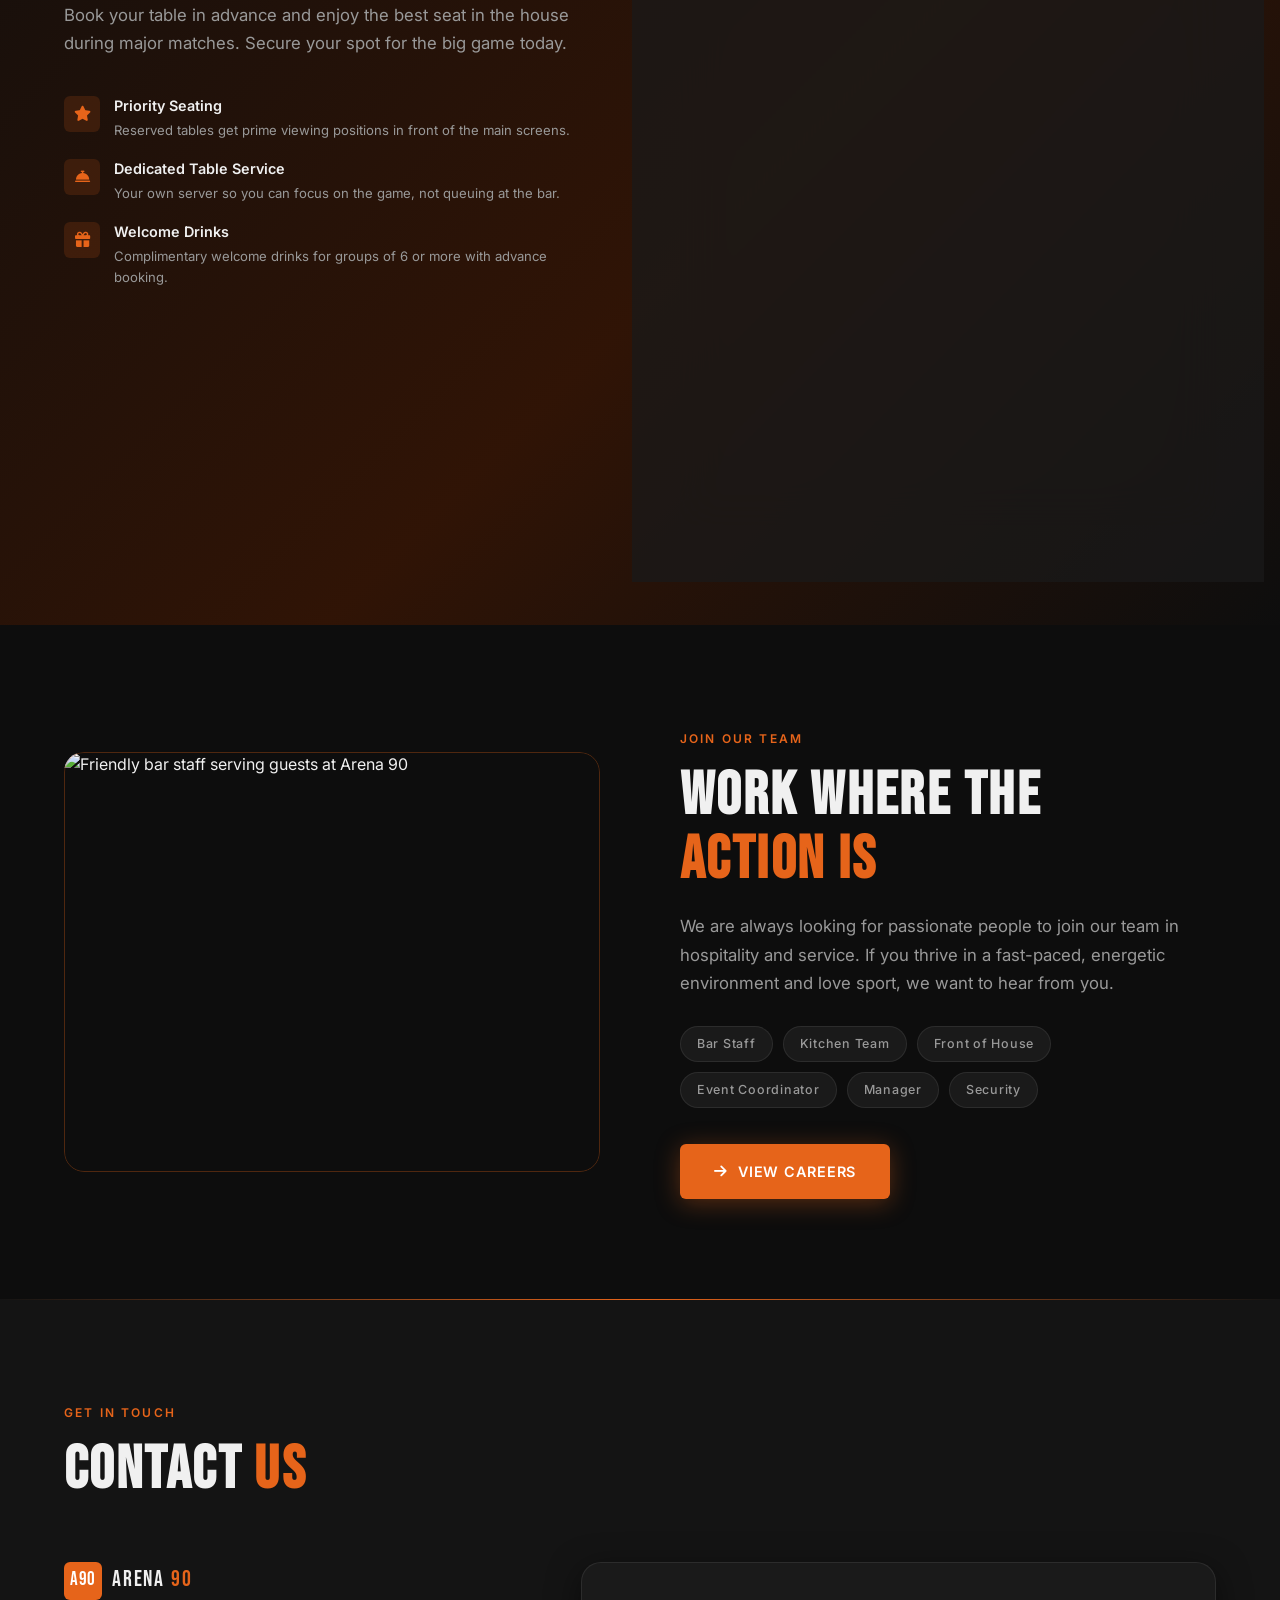
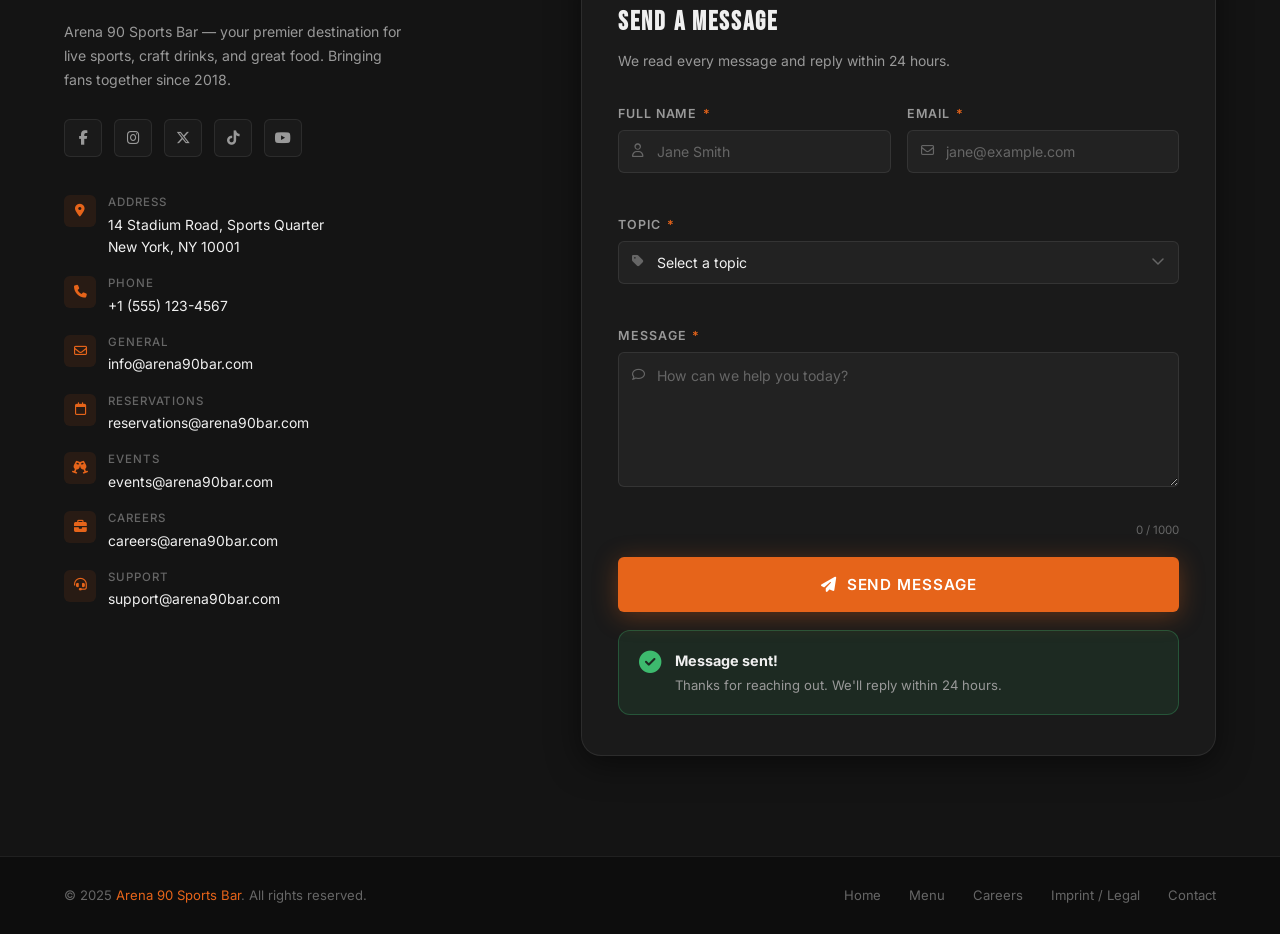
==== commit 4bd3cd61: "Add interactive forms to reservation and contact sections - Reservation section: replaced mailto but" ====
--- a/index.html
+++ b/index.html
@@ -42,8 +42,7 @@
         <li><a href="#careers">Careers</a></li>
         <li><a href="#contact">Contact</a></li>
         <li>
-          <a href="mailto:reservations@arena90bar.com?subject=Table Reservation"
-             class="btn btn-primary nav-cta">
+          <a href="#reservation" class="btn btn-primary nav-cta">
             <i class="fa-regular fa-calendar" aria-hidden="true"></i>
             Book a Table
           </a>
@@ -89,8 +88,7 @@
 
       <!-- CTA Buttons -->
       <div class="hero-actions">
-        <a href="mailto:reservations@arena90bar.com?subject=Table Reservation"
-           class="btn btn-primary btn-lg">
+        <a href="#reservation" class="btn btn-primary btn-lg">
           <i class="fa-regular fa-calendar-check" aria-hidden="true"></i>
           Reserve a Table
         </a>
@@ -351,50 +349,136 @@
           </div>
         </div>
 
-        <!-- Right: Reservation card -->
+        <!-- Right: Reservation form card -->
         <div class="reservation-card" data-aos="fade-left" data-aos-delay="100">
           <h3 class="reservation-card-title">Make a Reservation</h3>
           <p class="reservation-card-desc">
-            Send us your preferred date, time, and party size and we will
-            confirm your booking within 2 hours.
+            Fill in your details and we'll confirm your table within 2 hours.
           </p>
 
-          <!-- Opening hours quick info -->
-          <div class="reservation-card-info">
-            <div class="reservation-card-info-row">
-              <i class="fa-regular fa-clock" aria-hidden="true"></i>
-              <span>Mon–Thu: 3 PM – 1 AM</span>
-            </div>
-            <div class="reservation-card-info-row">
-              <i class="fa-regular fa-clock" aria-hidden="true"></i>
-              <span>Fri–Sat: 12 PM – 3 AM</span>
-            </div>
-            <div class="reservation-card-info-row">
-              <i class="fa-regular fa-clock" aria-hidden="true"></i>
-              <span>Sunday: 12 PM – 12 AM</span>
-            </div>
-            <div class="reservation-card-info-row">
-              <i class="fa-solid fa-location-dot" aria-hidden="true"></i>
-              <span>14 Stadium Road, Sports Quarter</span>
-            </div>
-          </div>
-
-          <div class="reservation-card-divider"></div>
-
-          <!-- Primary CTA -->
-          <a href="mailto:reservations@arena90bar.com?subject=Table Reservation"
-             class="btn btn-primary reservation-btn" aria-label="Send reservation email">
-            <i class="fa-regular fa-envelope" aria-hidden="true"></i>
-            Email to Reserve
-          </a>
-
-          <!-- Alternative: phone -->
-          <p style="text-align:center; margin-top:16px; font-size:0.82rem; color:var(--color-text-dim);">
-            Or call us:
-            <a href="tel:+15551234567" style="color:var(--color-accent); margin-left:4px;">
-              +1 (555) 123-4567
-            </a>
-          </p>
+          <form class="res-form" id="reservationForm" novalidate aria-label="Table reservation form">
+
+            <!-- Row: name + email -->
+            <div class="form-row">
+              <div class="form-field">
+                <label class="form-label" for="res-name">Full Name <span class="form-required">*</span></label>
+                <div class="form-input-wrap">
+                  <i class="fa-regular fa-user form-input-icon" aria-hidden="true"></i>
+                  <input class="form-input" type="text" id="res-name" name="name"
+                         placeholder="Jane Smith" autocomplete="name" />
+                </div>
+                <span class="form-error" role="alert" aria-live="polite"></span>
+              </div>
+              <div class="form-field">
+                <label class="form-label" for="res-email">Email <span class="form-required">*</span></label>
+                <div class="form-input-wrap">
+                  <i class="fa-regular fa-envelope form-input-icon" aria-hidden="true"></i>
+                  <input class="form-input" type="email" id="res-email" name="email"
+                         placeholder="jane@example.com" autocomplete="email" />
+                </div>
+                <span class="form-error" role="alert" aria-live="polite"></span>
+              </div>
+            </div>
+
+            <!-- Row: phone + party size -->
+            <div class="form-row">
+              <div class="form-field">
+                <label class="form-label" for="res-phone">Phone <span class="form-required">*</span></label>
+                <div class="form-input-wrap">
+                  <i class="fa-solid fa-phone form-input-icon" aria-hidden="true"></i>
+                  <input class="form-input" type="tel" id="res-phone" name="phone"
+                         placeholder="+1 (555) 000-0000" autocomplete="tel" />
+                </div>
+                <span class="form-error" role="alert" aria-live="polite"></span>
+              </div>
+              <div class="form-field">
+                <label class="form-label" for="res-guests">Guests <span class="form-required">*</span></label>
+                <div class="form-input-wrap">
+                  <i class="fa-solid fa-people-group form-input-icon" aria-hidden="true"></i>
+                  <input class="form-input" type="number" id="res-guests" name="guests"
+                         placeholder="2" min="1" max="40" />
+                </div>
+                <span class="form-error" role="alert" aria-live="polite"></span>
+              </div>
+            </div>
+
+            <!-- Row: date + time -->
+            <div class="form-row">
+              <div class="form-field">
+                <label class="form-label" for="res-date">Date <span class="form-required">*</span></label>
+                <div class="form-input-wrap">
+                  <i class="fa-regular fa-calendar form-input-icon" aria-hidden="true"></i>
+                  <input class="form-input" type="date" id="res-date" name="date" />
+                </div>
+                <span class="form-error" role="alert" aria-live="polite"></span>
+              </div>
+              <div class="form-field">
+                <label class="form-label" for="res-time">Time <span class="form-required">*</span></label>
+                <div class="form-input-wrap">
+                  <i class="fa-regular fa-clock form-input-icon" aria-hidden="true"></i>
+                  <select class="form-input form-select" id="res-time" name="time">
+                    <option value="">Select a time</option>
+                    <option>12:00 PM</option><option>12:30 PM</option>
+                    <option>1:00 PM</option><option>1:30 PM</option>
+                    <option>2:00 PM</option><option>2:30 PM</option>
+                    <option>3:00 PM</option><option>3:30 PM</option>
+                    <option>4:00 PM</option><option>4:30 PM</option>
+                    <option>5:00 PM</option><option>5:30 PM</option>
+                    <option>6:00 PM</option><option>6:30 PM</option>
+                    <option>7:00 PM</option><option>7:30 PM</option>
+                    <option>8:00 PM</option><option>8:30 PM</option>
+                    <option>9:00 PM</option><option>9:30 PM</option>
+                    <option>10:00 PM</option><option>10:30 PM</option>
+                  </select>
+                </div>
+                <span class="form-error" role="alert" aria-live="polite"></span>
+              </div>
+            </div>
+
+            <!-- Occasion -->
+            <div class="form-field">
+              <label class="form-label" for="res-occasion">Occasion</label>
+              <div class="form-input-wrap">
+                <i class="fa-solid fa-champagne-glasses form-input-icon" aria-hidden="true"></i>
+                <select class="form-input form-select" id="res-occasion" name="occasion">
+                  <option value="">Select an occasion (optional)</option>
+                  <option>Regular Visit</option>
+                  <option>Match Day Viewing</option>
+                  <option>Birthday Celebration</option>
+                  <option>Corporate Event</option>
+                  <option>Private Party</option>
+                  <option>Other</option>
+                </select>
+              </div>
+            </div>
+
+            <!-- Special requests -->
+            <div class="form-field">
+              <label class="form-label" for="res-notes">Special Requests</label>
+              <div class="form-input-wrap">
+                <i class="fa-regular fa-comment form-input-icon form-input-icon--top" aria-hidden="true"></i>
+                <textarea class="form-input form-textarea" id="res-notes" name="notes"
+                          placeholder="Dietary requirements, seating preferences, accessibility needs…" rows="3"></textarea>
+              </div>
+            </div>
+
+            <!-- Submit -->
+            <button type="submit" class="btn btn-primary reservation-btn form-submit-btn">
+              <i class="fa-regular fa-calendar-check" aria-hidden="true"></i>
+              <span class="btn-label">Reserve My Table</span>
+              <span class="btn-spinner" aria-hidden="true"></span>
+            </button>
+
+            <!-- Success message (hidden until valid submit) -->
+            <div class="form-success" id="resFormSuccess" role="status" aria-live="polite" hidden>
+              <i class="fa-solid fa-circle-check" aria-hidden="true"></i>
+              <div>
+                <strong>Reservation received!</strong>
+                <p>We'll confirm your table at Arena 90 within 2 hours.</p>
+              </div>
+            </div>
+
+          </form>
         </div>
 
       </div>
@@ -465,140 +549,177 @@
         </h2>
       </div>
 
-      <div class="contact-grid">
-
-        <!-- Brand + social column -->
-        <div class="contact-brand" data-aos="fade-up" data-aos-delay="0">
+      <!-- Two-column: details + form -->
+      <div class="contact-layout">
+
+        <!-- ── Left: details ── -->
+        <div class="contact-details-col" data-aos="fade-right">
+
+          <!-- Brand -->
           <a href="index.html" class="nav-logo" style="margin-bottom:20px; display:inline-flex;">
             <div class="nav-logo-icon">A90</div>
             <span class="nav-logo-text">Arena <span>90</span></span>
           </a>
-          <p>
+          <p style="font-size:0.88rem; color:var(--color-text-muted); line-height:1.7; margin-bottom:28px; max-width:340px;">
             Arena 90 Sports Bar — your premier destination for live sports,
             craft drinks, and great food. Bringing fans together since 2018.
           </p>
+
           <!-- Social links -->
-          <div class="contact-social" aria-label="Social media links">
-            <a href="#" aria-label="Follow us on Facebook">
-              <i class="fa-brands fa-facebook-f" aria-hidden="true"></i>
-            </a>
-            <a href="#" aria-label="Follow us on Instagram">
-              <i class="fa-brands fa-instagram" aria-hidden="true"></i>
-            </a>
-            <a href="#" aria-label="Follow us on X (Twitter)">
-              <i class="fa-brands fa-x-twitter" aria-hidden="true"></i>
-            </a>
-            <a href="#" aria-label="Follow us on TikTok">
-              <i class="fa-brands fa-tiktok" aria-hidden="true"></i>
-            </a>
-            <a href="#" aria-label="Subscribe on YouTube">
-              <i class="fa-brands fa-youtube" aria-hidden="true"></i>
-            </a>
-          </div>
-        </div>
-
-        <!-- Contact details column -->
-        <div class="contact-group" data-aos="fade-up" data-aos-delay="100">
-          <h4>Contact Details</h4>
-          <div class="contact-list">
+          <div class="contact-social" aria-label="Social media links" style="margin-bottom:36px;">
+            <a href="#" aria-label="Follow us on Facebook"><i class="fa-brands fa-facebook-f" aria-hidden="true"></i></a>
+            <a href="#" aria-label="Follow us on Instagram"><i class="fa-brands fa-instagram" aria-hidden="true"></i></a>
+            <a href="#" aria-label="Follow us on X (Twitter)"><i class="fa-brands fa-x-twitter" aria-hidden="true"></i></a>
+            <a href="#" aria-label="Follow us on TikTok"><i class="fa-brands fa-tiktok" aria-hidden="true"></i></a>
+            <a href="#" aria-label="Subscribe on YouTube"><i class="fa-brands fa-youtube" aria-hidden="true"></i></a>
+          </div>
+
+          <!-- Contact info items -->
+          <div class="contact-list" style="gap:16px; display:flex; flex-direction:column;">
 
             <div class="contact-item">
-              <div class="contact-item-icon">
-                <i class="fa-solid fa-location-dot" aria-hidden="true"></i>
-              </div>
+              <div class="contact-item-icon"><i class="fa-solid fa-location-dot" aria-hidden="true"></i></div>
               <div class="contact-item-text">
                 <span class="contact-item-label">Address</span>
-                <span class="contact-item-value">
-                  14 Stadium Road, Sports Quarter<br>
-                  New York, NY 10001
-                </span>
+                <span class="contact-item-value">14 Stadium Road, Sports Quarter<br>New York, NY 10001</span>
               </div>
             </div>
 
             <div class="contact-item">
-              <div class="contact-item-icon">
-                <i class="fa-solid fa-phone" aria-hidden="true"></i>
-              </div>
+              <div class="contact-item-icon"><i class="fa-solid fa-phone" aria-hidden="true"></i></div>
               <div class="contact-item-text">
                 <span class="contact-item-label">Phone</span>
-                <span class="contact-item-value">
-                  <a href="tel:+15551234567">+1 (555) 123-4567</a>
-                </span>
+                <span class="contact-item-value"><a href="tel:+15551234567">+1 (555) 123-4567</a></span>
               </div>
             </div>
 
             <div class="contact-item">
-              <div class="contact-item-icon">
-                <i class="fa-regular fa-envelope" aria-hidden="true"></i>
-              </div>
+              <div class="contact-item-icon"><i class="fa-regular fa-envelope" aria-hidden="true"></i></div>
               <div class="contact-item-text">
-                <span class="contact-item-label">General Inquiries</span>
-                <span class="contact-item-value">
-                  <a href="mailto:info@arena90bar.com">info@arena90bar.com</a>
-                </span>
-              </div>
-            </div>
-
-          </div>
-        </div>
-
-        <!-- Email directory column -->
-        <div class="contact-group" data-aos="fade-up" data-aos-delay="200">
-          <h4>Email Directory</h4>
-          <div class="contact-list">
+                <span class="contact-item-label">General</span>
+                <span class="contact-item-value"><a href="mailto:info@arena90bar.com">info@arena90bar.com</a></span>
+              </div>
+            </div>
 
             <div class="contact-item">
-              <div class="contact-item-icon">
-                <i class="fa-regular fa-calendar" aria-hidden="true"></i>
-              </div>
+              <div class="contact-item-icon"><i class="fa-regular fa-calendar" aria-hidden="true"></i></div>
               <div class="contact-item-text">
                 <span class="contact-item-label">Reservations</span>
-                <span class="contact-item-value">
-                  <a href="mailto:reservations@arena90bar.com">reservations@arena90bar.com</a>
-                </span>
+                <span class="contact-item-value"><a href="mailto:reservations@arena90bar.com">reservations@arena90bar.com</a></span>
               </div>
             </div>
 
             <div class="contact-item">
-              <div class="contact-item-icon">
-                <i class="fa-solid fa-champagne-glasses" aria-hidden="true"></i>
-              </div>
+              <div class="contact-item-icon"><i class="fa-solid fa-champagne-glasses" aria-hidden="true"></i></div>
               <div class="contact-item-text">
                 <span class="contact-item-label">Events</span>
-                <span class="contact-item-value">
-                  <a href="mailto:events@arena90bar.com">events@arena90bar.com</a>
-                </span>
+                <span class="contact-item-value"><a href="mailto:events@arena90bar.com">events@arena90bar.com</a></span>
               </div>
             </div>
 
             <div class="contact-item">
-              <div class="contact-item-icon">
-                <i class="fa-solid fa-briefcase" aria-hidden="true"></i>
-              </div>
+              <div class="contact-item-icon"><i class="fa-solid fa-briefcase" aria-hidden="true"></i></div>
               <div class="contact-item-text">
                 <span class="contact-item-label">Careers</span>
-                <span class="contact-item-value">
-                  <a href="mailto:careers@arena90bar.com">careers@arena90bar.com</a>
-                </span>
+                <span class="contact-item-value"><a href="mailto:careers@arena90bar.com">careers@arena90bar.com</a></span>
               </div>
             </div>
 
             <div class="contact-item">
-              <div class="contact-item-icon">
-                <i class="fa-solid fa-headset" aria-hidden="true"></i>
-              </div>
+              <div class="contact-item-icon"><i class="fa-solid fa-headset" aria-hidden="true"></i></div>
               <div class="contact-item-text">
                 <span class="contact-item-label">Support</span>
-                <span class="contact-item-value">
-                  <a href="mailto:support@arena90bar.com">support@arena90bar.com</a>
-                </span>
-              </div>
-            </div>
-
-          </div>
-        </div>
-
-      </div>
+                <span class="contact-item-value"><a href="mailto:support@arena90bar.com">support@arena90bar.com</a></span>
+              </div>
+            </div>
+
+          </div>
+        </div>
+
+        <!-- ── Right: Contact form ── -->
+        <div class="contact-form-col" data-aos="fade-left" data-aos-delay="100">
+          <div class="contact-form-card">
+            <h3 class="reservation-card-title" style="margin-bottom:6px;">Send a Message</h3>
+            <p class="reservation-card-desc">We read every message and reply within 24 hours.</p>
+
+            <form class="res-form" id="contactForm" novalidate aria-label="Contact form">
+
+              <!-- Row: name + email -->
+              <div class="form-row">
+                <div class="form-field">
+                  <label class="form-label" for="ct-name">Full Name <span class="form-required">*</span></label>
+                  <div class="form-input-wrap">
+                    <i class="fa-regular fa-user form-input-icon" aria-hidden="true"></i>
+                    <input class="form-input" type="text" id="ct-name" name="name"
+                           placeholder="Jane Smith" autocomplete="name" />
+                  </div>
+                  <span class="form-error" role="alert" aria-live="polite"></span>
+                </div>
+                <div class="form-field">
+                  <label class="form-label" for="ct-email">Email <span class="form-required">*</span></label>
+                  <div class="form-input-wrap">
+                    <i class="fa-regular fa-envelope form-input-icon" aria-hidden="true"></i>
+                    <input class="form-input" type="email" id="ct-email" name="email"
+                           placeholder="jane@example.com" autocomplete="email" />
+                  </div>
+                  <span class="form-error" role="alert" aria-live="polite"></span>
+                </div>
+              </div>
+
+              <!-- Topic -->
+              <div class="form-field">
+                <label class="form-label" for="ct-topic">Topic <span class="form-required">*</span></label>
+                <div class="form-input-wrap">
+                  <i class="fa-solid fa-tag form-input-icon" aria-hidden="true"></i>
+                  <select class="form-input form-select" id="ct-topic" name="topic">
+                    <option value="">Select a topic</option>
+                    <option>General Inquiry</option>
+                    <option>Reservation Question</option>
+                    <option>Private Event Inquiry</option>
+                    <option>Menu Information</option>
+                    <option>Feedback &amp; Complaints</option>
+                    <option>Press &amp; Media</option>
+                    <option>Other</option>
+                  </select>
+                </div>
+                <span class="form-error" role="alert" aria-live="polite"></span>
+              </div>
+
+              <!-- Message -->
+              <div class="form-field">
+                <label class="form-label" for="ct-message">Message <span class="form-required">*</span></label>
+                <div class="form-input-wrap">
+                  <i class="fa-regular fa-comment form-input-icon form-input-icon--top" aria-hidden="true"></i>
+                  <textarea class="form-input form-textarea" id="ct-message" name="message"
+                            placeholder="How can we help you today?" rows="5"></textarea>
+                </div>
+                <span class="form-error" role="alert" aria-live="polite"></span>
+              </div>
+
+              <!-- Char counter -->
+              <p class="form-char-count" id="ctMessageCount" aria-live="polite">0 / 1000</p>
+
+              <!-- Submit -->
+              <button type="submit" class="btn btn-primary form-submit-btn" style="width:100%; justify-content:center;">
+                <i class="fa-solid fa-paper-plane" aria-hidden="true"></i>
+                <span class="btn-label">Send Message</span>
+                <span class="btn-spinner" aria-hidden="true"></span>
+              </button>
+
+              <!-- Success message -->
+              <div class="form-success" id="ctFormSuccess" role="status" aria-live="polite" hidden>
+                <i class="fa-solid fa-circle-check" aria-hidden="true"></i>
+                <div>
+                  <strong>Message sent!</strong>
+                  <p>Thanks for reaching out. We'll reply within 24 hours.</p>
+                </div>
+              </div>
+
+            </form>
+          </div>
+        </div>
+
+      </div><!-- /.contact-layout -->
     </div>
   </section>
 
--- a/styles.css
+++ b/styles.css
@@ -1365,6 +1365,272 @@
   margin: 36px 0;
 }
 
+/* ─── Form Elements ──────────────────────────────────────────── */
+
+/* Stacked form rows */
+.res-form {
+  display: flex;
+  flex-direction: column;
+  gap: 18px;
+}
+
+.form-row {
+  display: grid;
+  grid-template-columns: 1fr 1fr;
+  gap: 16px;
+}
+
+.form-field {
+  display: flex;
+  flex-direction: column;
+  gap: 6px;
+}
+
+/* Label */
+.form-label {
+  font-size: 0.78rem;
+  font-weight: 600;
+  letter-spacing: 0.07em;
+  text-transform: uppercase;
+  color: var(--color-text-muted);
+  user-select: none;
+}
+
+.form-required {
+  color: var(--color-accent);
+  margin-left: 2px;
+}
+
+/* Input wrapper — holds icon + input */
+.form-input-wrap {
+  position: relative;
+  display: flex;
+  align-items: center;
+}
+
+.form-input-icon {
+  position: absolute;
+  left: 14px;
+  top: 50%;
+  transform: translateY(-50%);
+  font-size: 0.82rem;
+  color: var(--color-text-dim);
+  pointer-events: none;
+  transition: color var(--transition-fast);
+  z-index: 1;
+}
+
+/* Icon aligned to top for textareas */
+.form-input-icon--top {
+  top: 16px;
+  transform: none;
+}
+
+/* Base input / select / textarea */
+.form-input {
+  width: 100%;
+  background: rgba(255, 255, 255, 0.04);
+  border: 1.5px solid var(--color-border);
+  border-radius: var(--radius-sm);
+  color: var(--color-text);
+  font-family: var(--font-body);
+  font-size: 0.88rem;
+  padding: 12px 14px 12px 38px;
+  outline: none;
+  transition: border-color var(--transition-fast),
+              background var(--transition-fast),
+              box-shadow var(--transition-fast);
+  -webkit-appearance: none;
+  appearance: none;
+}
+
+.form-input::placeholder {
+  color: var(--color-text-dim);
+}
+
+/* Date inputs show native picker on all browsers */
+.form-input[type="date"] {
+  color-scheme: dark;
+}
+
+/* Select arrow */
+.form-select {
+  background-image: url("data:image/svg+xml,%3Csvg xmlns='http://www.w3.org/2000/svg' width='12' height='8' viewBox='0 0 12 8'%3E%3Cpath d='M1 1l5 5 5-5' stroke='%23666' stroke-width='1.5' fill='none' stroke-linecap='round'/%3E%3C/svg%3E");
+  background-repeat: no-repeat;
+  background-position: right 14px center;
+  padding-right: 36px;
+  cursor: pointer;
+}
+
+.form-select option {
+  background: var(--color-bg-card);
+  color: var(--color-text);
+}
+
+/* Textarea */
+.form-textarea {
+  resize: vertical;
+  min-height: 90px;
+  line-height: 1.55;
+  padding-top: 12px;
+  align-self: stretch;
+}
+
+/* Focus state */
+.form-input:focus {
+  border-color: var(--color-accent);
+  background: rgba(230, 100, 26, 0.05);
+  box-shadow: 0 0 0 3px rgba(230, 100, 26, 0.14);
+}
+
+.form-input:focus + .form-input-icon,
+.form-input-wrap:focus-within .form-input-icon {
+  color: var(--color-accent);
+}
+
+/* Valid state */
+.form-field.is-valid .form-input {
+  border-color: #3dba6e;
+  background: rgba(61, 186, 110, 0.04);
+}
+
+.form-field.is-valid .form-input-icon {
+  color: #3dba6e;
+}
+
+/* Error state */
+.form-field.is-error .form-input {
+  border-color: var(--color-red);
+  background: rgba(192, 57, 43, 0.05);
+  animation: formShake 0.38s cubic-bezier(.36,.07,.19,.97);
+}
+
+.form-field.is-error .form-input-icon {
+  color: var(--color-red);
+}
+
+/* Error message */
+.form-error {
+  font-size: 0.76rem;
+  color: #e05c4b;
+  display: flex;
+  align-items: center;
+  gap: 5px;
+  min-height: 18px;
+  opacity: 0;
+  transform: translateY(-4px);
+  transition: opacity 0.2s ease, transform 0.2s ease;
+}
+
+.form-field.is-error .form-error {
+  opacity: 1;
+  transform: translateY(0);
+}
+
+.form-error::before {
+  content: '\f071'; /* fa-triangle-exclamation */
+  font-family: 'Font Awesome 6 Free';
+  font-weight: 900;
+  font-size: 0.7rem;
+  color: #e05c4b;
+}
+
+/* Character counter */
+.form-char-count {
+  font-size: 0.72rem;
+  color: var(--color-text-dim);
+  text-align: right;
+  margin-top: -8px;
+  transition: color var(--transition-fast);
+}
+
+.form-char-count.near-limit { color: var(--color-gold); }
+.form-char-count.at-limit   { color: var(--color-red);  }
+
+/* Submit button spinner */
+.form-submit-btn {
+  position: relative;
+  width: 100%;
+  justify-content: center;
+  padding-top: 16px;
+  padding-bottom: 16px;
+  font-size: 0.95rem;
+}
+
+.btn-spinner {
+  display: none;
+  width: 18px;
+  height: 18px;
+  border: 2px solid rgba(255,255,255,0.3);
+  border-top-color: #fff;
+  border-radius: 50%;
+  animation: spin 0.7s linear infinite;
+  flex-shrink: 0;
+}
+
+.form-submit-btn.is-loading .btn-label { opacity: 0.6; }
+.form-submit-btn.is-loading .btn-spinner { display: inline-block; }
+
+/* Success banner */
+.form-success {
+  display: flex;
+  align-items: flex-start;
+  gap: 14px;
+  background: rgba(61, 186, 110, 0.1);
+  border: 1px solid rgba(61, 186, 110, 0.3);
+  border-radius: var(--radius-md);
+  padding: 18px 20px;
+  animation: fadeUp 0.4s ease;
+}
+
+.form-success i {
+  font-size: 1.4rem;
+  color: #3dba6e;
+  flex-shrink: 0;
+  margin-top: 2px;
+}
+
+.form-success strong {
+  display: block;
+  font-size: 0.9rem;
+  color: var(--color-text);
+  margin-bottom: 4px;
+}
+
+.form-success p {
+  font-size: 0.82rem;
+  color: var(--color-text-muted);
+  line-height: 1.5;
+}
+
+/* ─── Contact layout (details + form side by side) ───────────── */
+.contact-layout {
+  display: grid;
+  grid-template-columns: 1fr 1.4fr;
+  gap: 64px;
+  align-items: start;
+}
+
+.contact-form-card {
+  background: var(--color-bg-card);
+  border: 1px solid var(--color-border);
+  border-radius: var(--radius-lg);
+  padding: 40px 36px;
+  box-shadow: var(--shadow-card);
+}
+
+/* ─── Keyframe: shake on validation error ─────────────────────── */
+@keyframes formShake {
+  10%, 90% { transform: translateX(-1px); }
+  20%, 80% { transform: translateX(2px);  }
+  30%, 50%, 70% { transform: translateX(-3px); }
+  40%, 60% { transform: translateX(3px);  }
+}
+
+@keyframes spin {
+  to { transform: rotate(360deg); }
+}
+
 /* ─── Responsive Breakpoints ─────────────────────────────────── */
 
 /* Tablet (max 1024px) */
@@ -1380,12 +1646,9 @@
     grid-template-rows: 220px 150px;
   }
 
-  .contact-grid {
-    grid-template-columns: 1fr 1fr;
-  }
-
-  .contact-brand {
-    grid-column: 1 / -1;
+  .contact-layout {
+    grid-template-columns: 1fr;
+    gap: 48px;
   }
 
   .menu-cards {
@@ -1446,8 +1709,6 @@
 
   .about-features { grid-template-columns: 1fr; }
 
-  .contact-grid { grid-template-columns: 1fr; }
-
   .menu-cards { grid-template-columns: 1fr; }
 
   .menu-categories { grid-template-columns: 1fr; }
@@ -1459,6 +1720,10 @@
   .footer-links { flex-wrap: wrap; justify-content: center; gap: 16px; }
 
   .reservation-card { padding: 28px 20px; }
+
+  .contact-form-card { padding: 28px 20px; }
+
+  .form-row { grid-template-columns: 1fr; }
 
   .hero-title { font-size: clamp(3rem, 14vw, 5rem); }
 
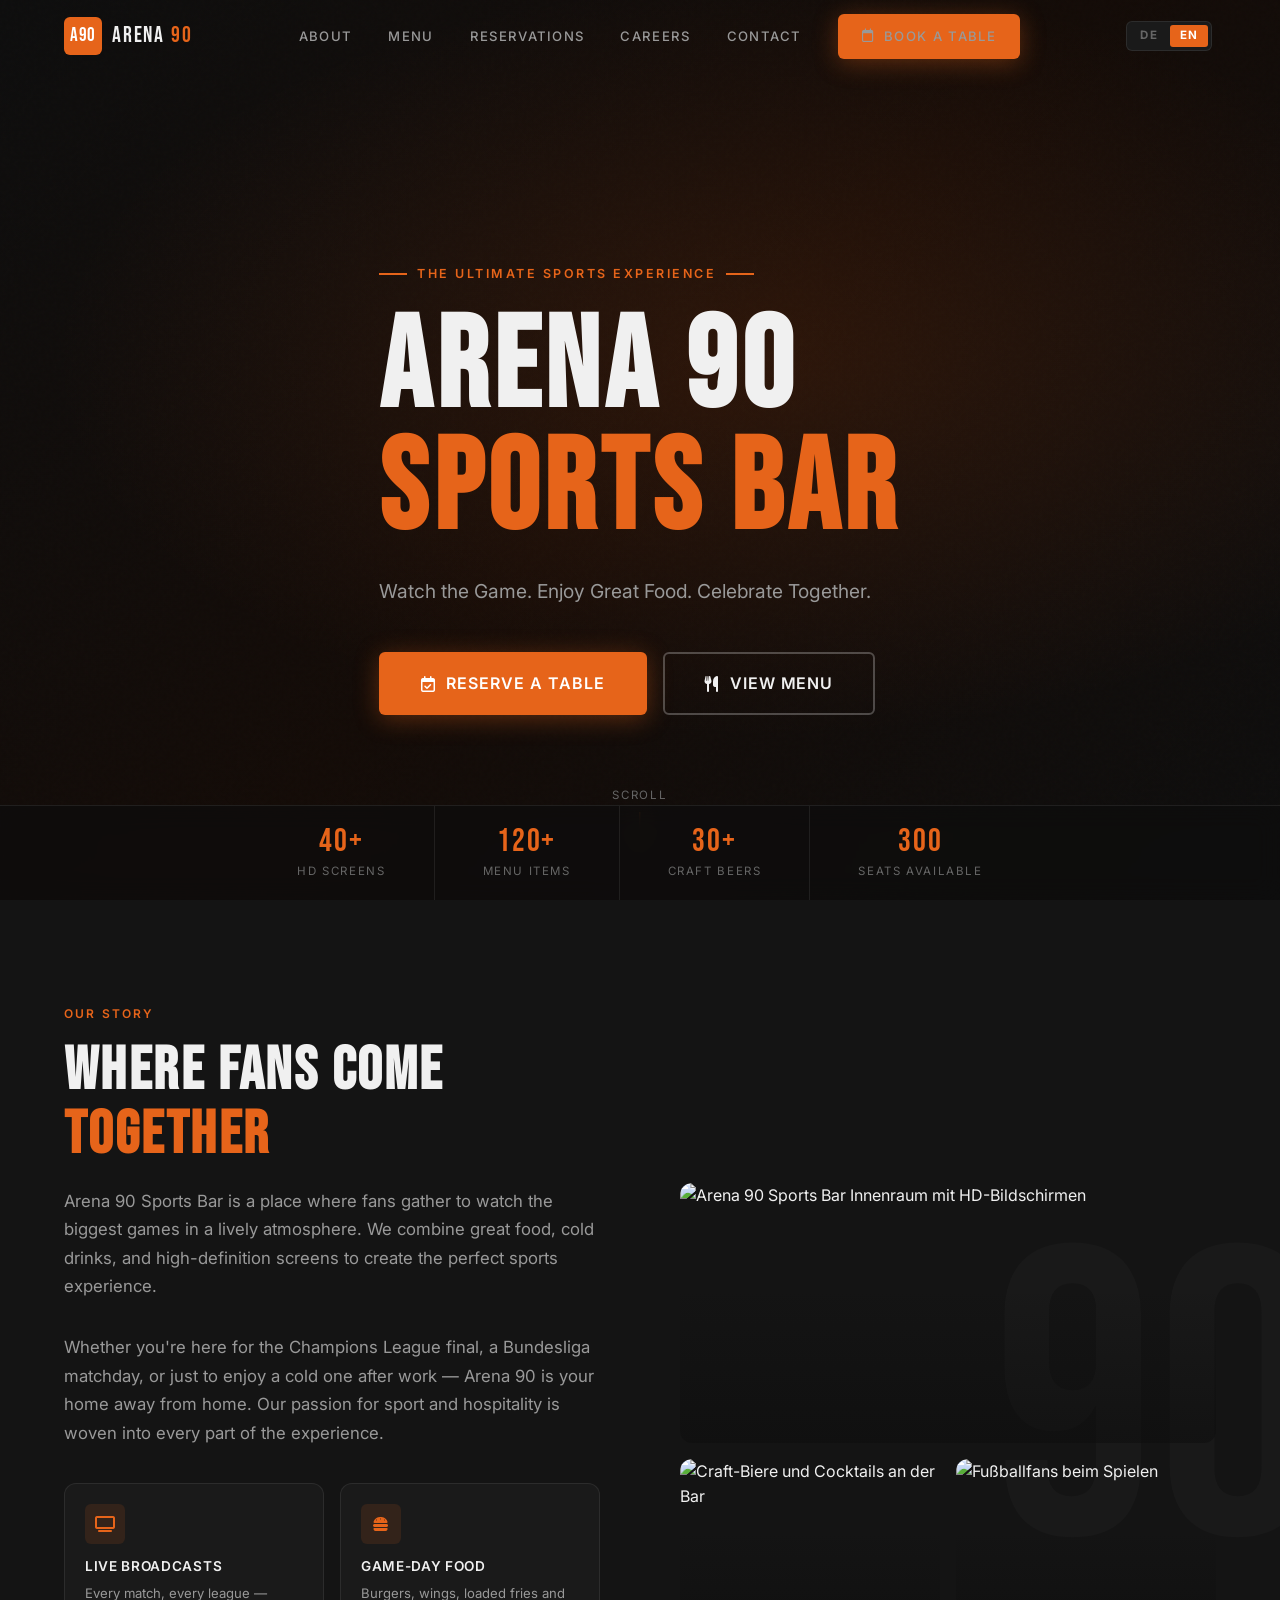
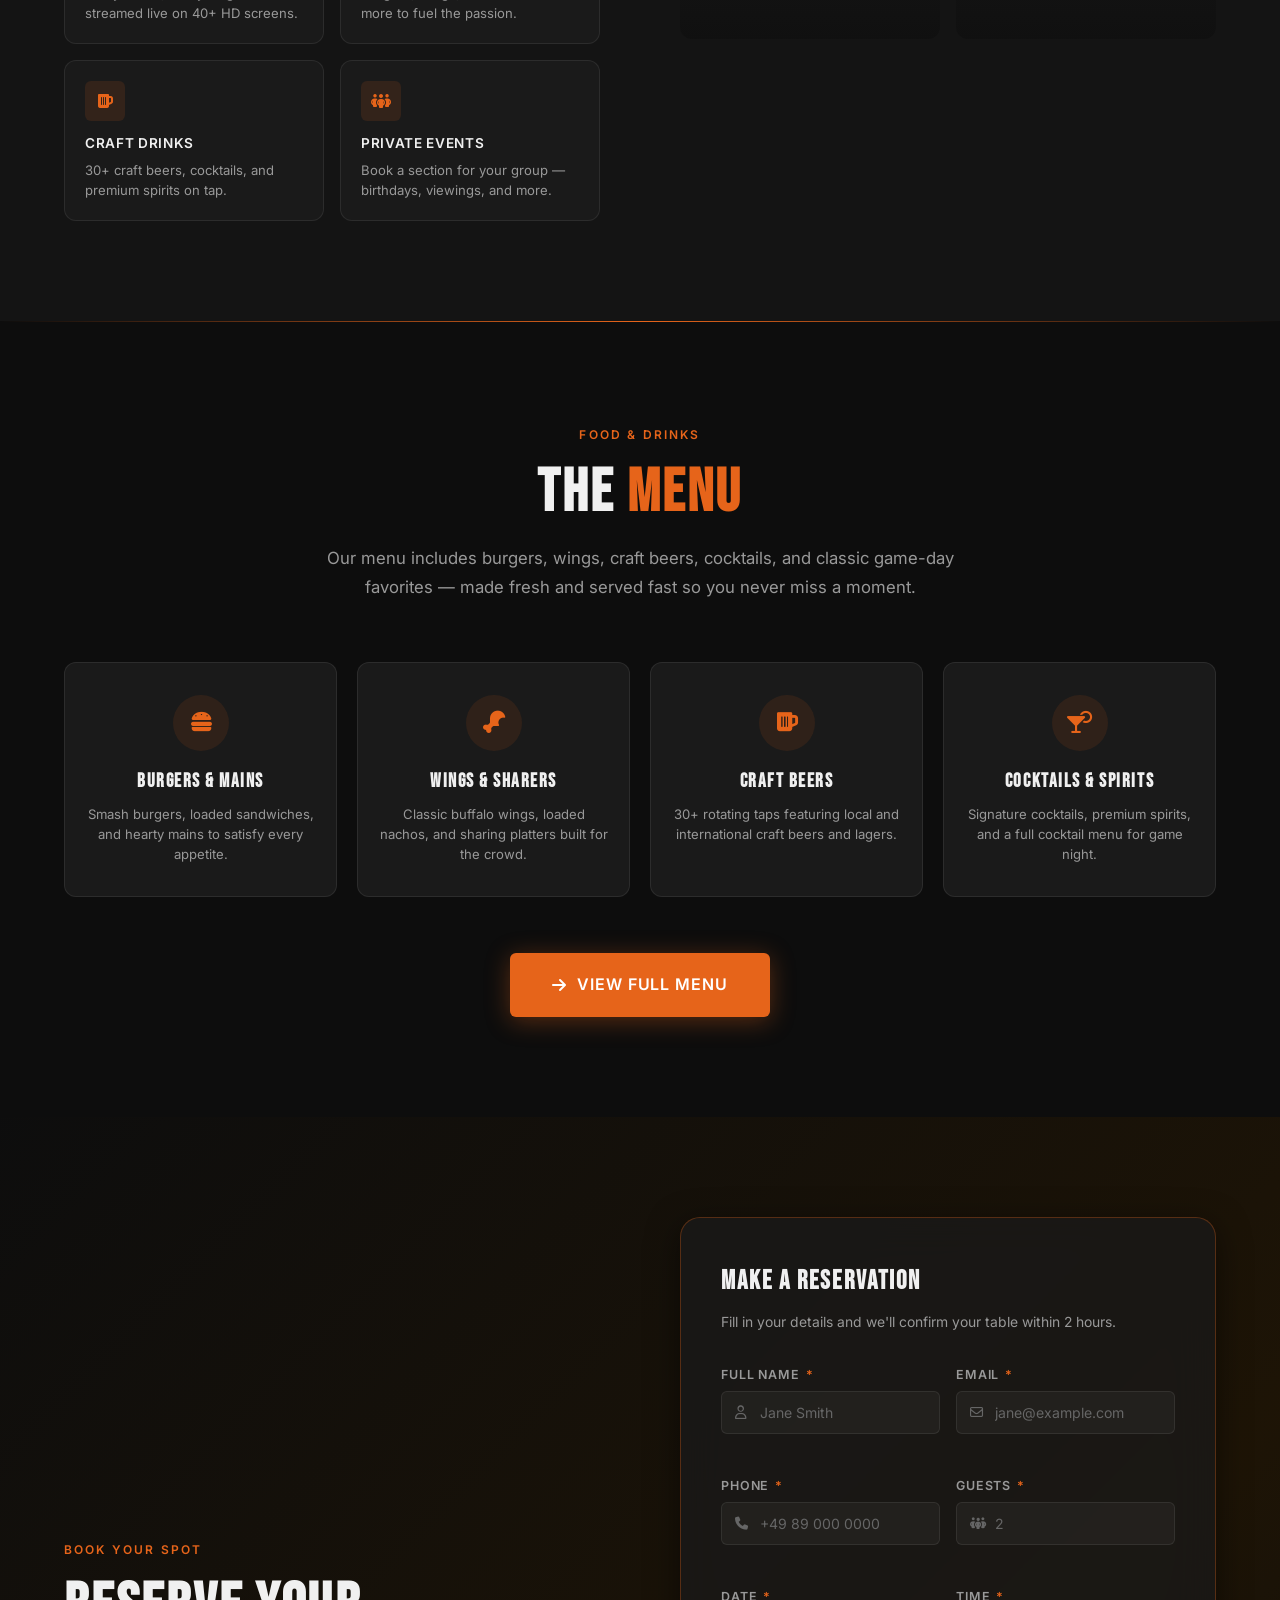
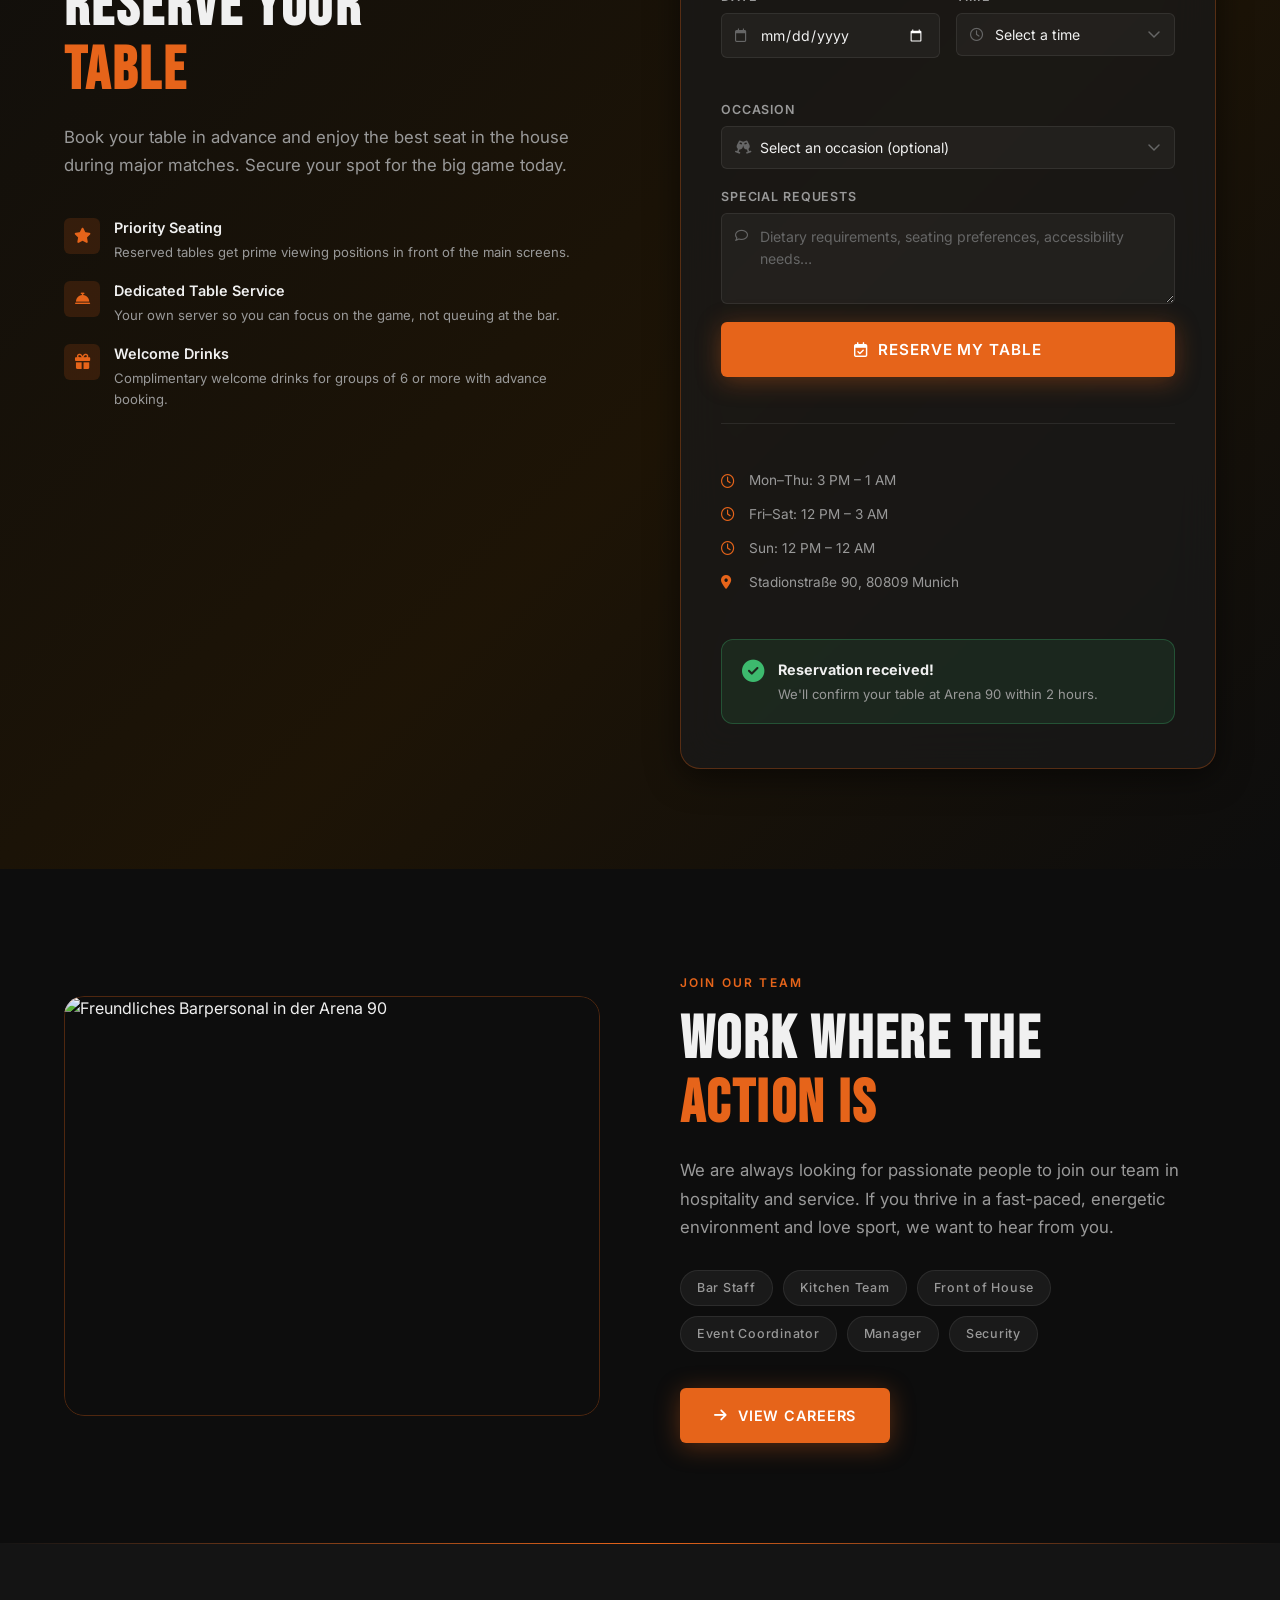
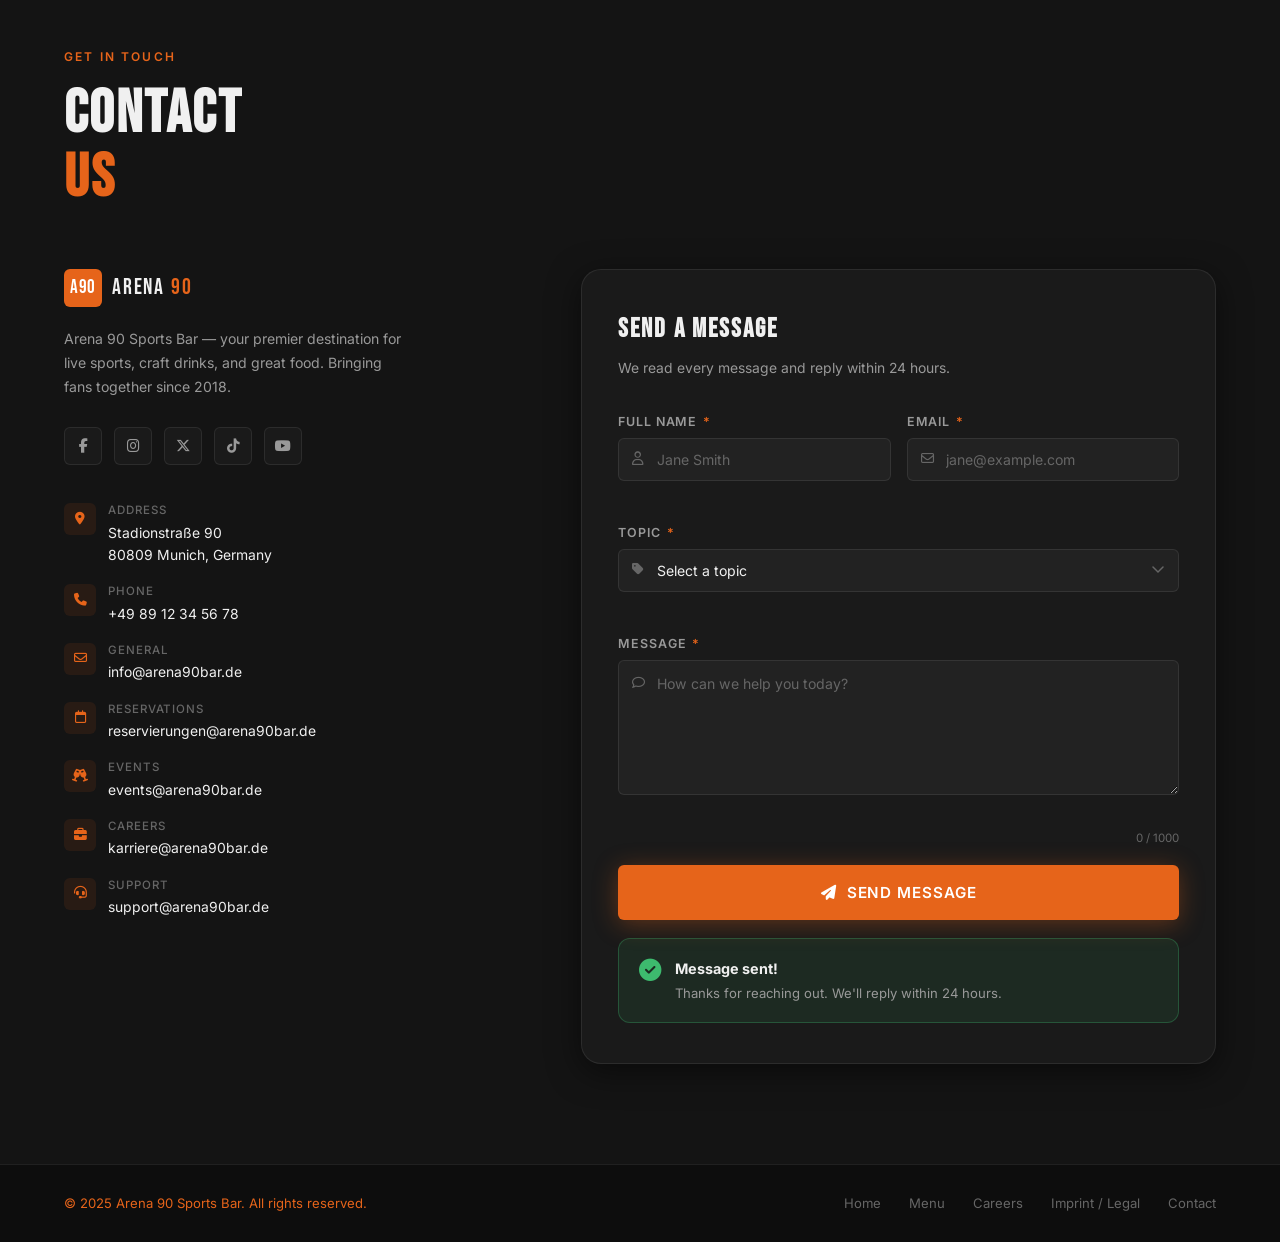
==== commit 5b96a59a: "Add DE/EN i18n system, German location (München), soccer images, lang toggle - New translations.js: " ====
--- a/index.html
+++ b/index.html
@@ -1,10 +1,10 @@
 <!DOCTYPE html>
-<html lang="en">
+<html lang="de">
 <head>
   <meta charset="UTF-8" />
   <meta name="viewport" content="width=device-width, initial-scale=1.0" />
-  <meta name="description" content="Arena 90 Sports Bar — Watch the game, enjoy great food, and celebrate together. Reserve your table today." />
-  <title>Arena 90 Sports Bar</title>
+  <meta name="description" content="Arena 90 Sports Bar München — Das Spiel erleben, großartiges Essen genießen, gemeinsam feiern. Jetzt Tisch reservieren." />
+  <title>Arena 90 Sports Bar – München</title>
 
   <!-- Google Fonts -->
   <link rel="preconnect" href="https://fonts.googleapis.com" />
@@ -25,32 +25,41 @@
   <!-- ═══════════════════════════════════════════════════════════
        NAVIGATION
   ════════════════════════════════════════════════════════════ -->
-  <nav class="nav" id="nav" aria-label="Main navigation">
+  <nav class="nav" id="nav" data-i18n-aria="aria.nav" aria-label="Hauptnavigation">
     <div class="nav-inner">
 
       <!-- Logo -->
-      <a href="index.html" class="nav-logo" aria-label="Arena 90 Sports Bar Home">
+      <a href="index.html" class="nav-logo" aria-label="Arena 90 Sports Bar">
         <div class="nav-logo-icon">A90</div>
         <span class="nav-logo-text">Arena <span>90</span></span>
       </a>
 
       <!-- Navigation Links -->
       <ul class="nav-links" id="navLinks">
-        <li><a href="#about">About</a></li>
-        <li><a href="#menu">Menu</a></li>
-        <li><a href="#reservation">Reservations</a></li>
-        <li><a href="#careers">Careers</a></li>
-        <li><a href="#contact">Contact</a></li>
+        <li><a href="#about"       data-i18n="nav.about">Über uns</a></li>
+        <li><a href="#menu"        data-i18n="nav.menu">Speisekarte</a></li>
+        <li><a href="#reservation" data-i18n="nav.res">Reservierungen</a></li>
+        <li><a href="#careers"     data-i18n="nav.careers">Karriere</a></li>
+        <li><a href="#contact"     data-i18n="nav.contact">Kontakt</a></li>
         <li>
           <a href="#reservation" class="btn btn-primary nav-cta">
             <i class="fa-regular fa-calendar" aria-hidden="true"></i>
-            Book a Table
+            <span data-i18n="nav.book">Tisch buchen</span>
           </a>
         </li>
       </ul>
 
+      <!-- Language Toggle -->
+      <div class="lang-toggle" id="langToggle" role="group"
+           data-i18n-aria="aria.lang" aria-label="Sprache / Language">
+        <button class="lang-btn" data-lang="de" aria-pressed="true">DE</button>
+        <button class="lang-btn" data-lang="en" aria-pressed="false">EN</button>
+      </div>
+
       <!-- Mobile Menu Toggle -->
-      <button class="nav-toggle" id="navToggle" aria-label="Toggle navigation" aria-expanded="false">
+      <button class="nav-toggle" id="navToggle"
+              data-i18n-aria="aria.toggle" aria-label="Navigation ein-/ausblenden"
+              aria-expanded="false">
         <span></span>
         <span></span>
         <span></span>
@@ -62,66 +71,71 @@
 
   <!-- ═══════════════════════════════════════════════════════════
        HERO SECTION
+       Background: soccer fans / match atmosphere
   ════════════════════════════════════════════════════════════ -->
   <section class="hero" id="hero" aria-label="Hero">
 
-    <!-- Background image + overlay -->
-    <div class="hero-bg" role="img" aria-label="Sports bar atmosphere background"></div>
+    <!-- Background: soccer crowd celebration atmosphere -->
+    <div class="hero-bg"
+         role="img"
+         data-i18n-aria="aria.hero"
+         aria-label="Hintergrundbild der Sports Bar"
+         style="background-image:
+           linear-gradient(135deg, rgba(13,13,13,0.93) 0%, rgba(20,10,5,0.85) 50%, rgba(13,13,13,0.88) 100%),
+           url('https://images.unsplash.com/photo-1574629810360-7efbbe195018?w=1920&auto=format&fit=crop&q=80');
+           background-size: cover; background-position: center;">
+    </div>
 
     <div class="container hero-content">
 
-      <!-- Eyebrow label -->
       <p class="hero-eyebrow">
-        The Ultimate Sports Experience
+        <span data-i18n="hero.eyebrow">Das ultimative Sporterlebnis</span>
       </p>
 
-      <!-- Main headline -->
       <h1 class="hero-title">
         Arena 90
         <span class="line-accent">Sports Bar</span>
       </h1>
 
-      <!-- Sub-headline -->
-      <p class="hero-subtitle">
-        Watch the Game. Enjoy Great Food.<br>Celebrate Together.
+      <p class="hero-subtitle" data-i18n="hero.subtitle">
+        Das Spiel erleben. Großartiges Essen genießen. Gemeinsam feiern.
       </p>
 
-      <!-- CTA Buttons -->
       <div class="hero-actions">
         <a href="#reservation" class="btn btn-primary btn-lg">
           <i class="fa-regular fa-calendar-check" aria-hidden="true"></i>
-          Reserve a Table
+          <span data-i18n="hero.cta.res">Tisch reservieren</span>
         </a>
         <a href="#menu" class="btn btn-secondary btn-lg">
           <i class="fa-solid fa-utensils" aria-hidden="true"></i>
-          View Menu
+          <span data-i18n="hero.cta.menu">Speisekarte</span>
         </a>
       </div>
     </div>
 
     <!-- Scroll indicator -->
     <div class="hero-scroll" aria-hidden="true">
-      <span>Scroll</span>
+      <span data-i18n="hero.scroll">Scrollen</span>
       <div class="scroll-line"></div>
     </div>
 
     <!-- Stats bar -->
-    <div class="hero-stats" aria-label="Key facts">
+    <div class="hero-stats" aria-label="Kennzahlen">
       <div class="hero-stat">
         <span class="hero-stat-number">40+</span>
-        <span class="hero-stat-label">HD Screens</span>
+        <span class="hero-stat-label" data-i18n="hero.stat.screens">HD-Bildschirme</span>
       </div>
       <div class="hero-stat">
         <span class="hero-stat-number">120+</span>
-        <span class="hero-stat-label">Menu Items</span>
+        <span class="hero-stat-label" data-i18n="hero.stat.items">Menüpunkte</span>
       </div>
       <div class="hero-stat">
         <span class="hero-stat-number">30+</span>
-        <span class="hero-stat-label">Craft Beers</span>
+        <span class="hero-stat-label" data-i18n="hero.stat.beers">Craft-Biere</span>
       </div>
       <div class="hero-stat">
         <span class="hero-stat-number">300</span>
-        <span class="hero-stat-label">Seats Available</span>
+        <span class="hero-stat-label" data-i18n="hero.stat.seats">Sitzplätze</span>
       </div>
     </div>
 
@@ -137,85 +151,91 @@
 
         <!-- Text Column -->
         <div class="about-text">
-          <span class="section-label" data-aos="fade-up">Our Story</span>
-          <h2 class="section-title" id="about-title" data-aos="fade-up" data-aos-delay="80">
-            Where Fans Come<br>
-            <span class="text-accent">Together</span>
+          <span class="section-label" data-aos="fade-up"
+                data-i18n="about.label">Unsere Geschichte</span>
+          <h2 class="section-title" id="about-title"
+              data-aos="fade-up" data-aos-delay="80"
+              data-i18n-html="about.title">
+            Wo Fans<br><span class="text-accent">zusammenkommen</span>
           </h2>
-          <p class="section-subtitle" data-aos="fade-up" data-aos-delay="150">
-            Arena 90 Sports Bar is a place where fans gather to watch the biggest
-            games in a lively atmosphere. We combine great food, cold drinks, and
-            high-definition screens to create the perfect sports experience.
+          <p class="section-subtitle" data-aos="fade-up" data-aos-delay="150"
+             data-i18n="about.p1">
+            Die Arena 90 Sports Bar ist ein Ort, an dem Fans zusammenkommen, um die größten Spiele in einer lebhaften Atmosphäre zu erleben.
           </p>
           <p class="section-subtitle" data-aos="fade-up" data-aos-delay="200"
-             style="margin-top:16px;">
-            Whether you're here for the championship final, a midweek fixture, or
-            just to enjoy a cold one after work — Arena 90 is your home away from
-            home. Our passion for sport and hospitality is woven into every part
-            of the experience.
+             style="margin-top:16px;" data-i18n="about.p2">
+            Ob beim Champions-League-Finale, am Bundesliga-Spieltag oder einfach nach der Arbeit auf ein kühles Bier — die Arena 90 ist Ihr zweites Zuhause.
           </p>
 
           <!-- Feature highlights -->
           <div class="about-features" data-aos="fade-up" data-aos-delay="260">
+
             <div class="about-feature">
               <div class="about-feature-icon">
                 <i class="fa-solid fa-tv" aria-hidden="true"></i>
               </div>
-              <h4>Live Broadcasts</h4>
-              <p>Every match, every league — streamed live on 40+ HD screens.</p>
-            </div>
+              <h4 data-i18n="about.feat1.title">Live-Übertragungen</h4>
+              <p data-i18n="about.feat1.text">Jedes Spiel, jede Liga — live auf über 40 HD-Bildschirmen.</p>
+            </div>
+
             <div class="about-feature">
               <div class="about-feature-icon">
                 <i class="fa-solid fa-burger" aria-hidden="true"></i>
               </div>
-              <h4>Game-Day Food</h4>
-              <p>Burgers, wings, loaded fries and more to fuel the passion.</p>
-            </div>
+              <h4 data-i18n="about.feat2.title">Spieltag-Küche</h4>
+              <p data-i18n="about.feat2.text">Burger, Wings, Pommes und mehr — Fuel für leidenschaftliche Fans.</p>
+            </div>
+
             <div class="about-feature">
               <div class="about-feature-icon">
                 <i class="fa-solid fa-beer-mug-empty" aria-hidden="true"></i>
               </div>
-              <h4>Craft Drinks</h4>
-              <p>30+ craft beers, cocktails, and premium spirits on tap.</p>
-            </div>
+              <h4 data-i18n="about.feat3.title">Craft-Getränke</h4>
+              <p data-i18n="about.feat3.text">30+ Craft-Biere, Cocktails und Premium-Spirituosen vom Fass.</p>
+            </div>
+
             <div class="about-feature">
               <div class="about-feature-icon">
                 <i class="fa-solid fa-people-group" aria-hidden="true"></i>
               </div>
-              <h4>Private Events</h4>
-              <p>Book a section for your group — birthdays, viewings, and more.</p>
-            </div>
+              <h4 data-i18n="about.feat4.title">Private Events</h4>
+              <p data-i18n="about.feat4.text">Bereich buchen für Geburtstage, Public Viewings und Firmenevents.</p>
+            </div>
+
           </div>
         </div>
 
         <!-- Image Grid Column -->
         <div class="about-images" data-aos="fade-left" data-aos-delay="100">
 
-          <!-- Large top image: Bar interior -->
+          <!-- Main: Sports bar interior with soccer on screens -->
           <div class="about-img about-img-main">
             <img
               src="https://images.unsplash.com/photo-1566417713940-fe7c737a9ef2?w=900&auto=format&fit=crop&q=80"
-              alt="Arena 90 Sports Bar interior with multiple HD screens"
+              data-i18n-title="about.img1.alt"
+              alt="Arena 90 Sports Bar Innenraum mit HD-Bildschirmen"
               loading="lazy"
             />
             <div class="about-img-overlay"></div>
           </div>
 
-          <!-- Bottom-left: Drinks -->
+          <!-- Beer / Drinks -->
           <div class="about-img">
             <img
               src="https://images.unsplash.com/photo-1551024709-8f23befc6f87?w=500&auto=format&fit=crop&q=80"
-              alt="Craft beers and cocktails at the bar"
+              data-i18n-title="about.img2.alt"
+              alt="Craft-Biere und Cocktails an der Bar"
               loading="lazy"
             />
             <div class="about-img-overlay"></div>
           </div>
 
-          <!-- Bottom-right: Fans watching sport -->
+          <!-- Soccer fans watching live match -->
           <div class="about-img">
             <img
-              src="https://images.unsplash.com/photo-1543269664-76bc3997d9ea?w=500&auto=format&fit=crop&q=80"
-              alt="Sports fans watching a live match"
+              src="https://images.unsplash.com/photo-1522778119026-d647f0596c20?w=500&auto=format&fit=crop&q=80"
+              data-i18n-title="about.img3.alt"
+              alt="Fußballfans beim Spielen"
               loading="lazy"
             />
             <div class="about-img-overlay"></div>
@@ -235,58 +255,59 @@
     <div class="container">
 
       <div class="menu-intro">
-        <span class="section-label" data-aos="fade-up">Food &amp; Drinks</span>
-        <h2 class="section-title" id="menu-title" data-aos="fade-up" data-aos-delay="80">
-          The <span class="text-accent">Menu</span>
+        <span class="section-label" data-aos="fade-up"
+              data-i18n="menu.label">Essen &amp; Trinken</span>
+        <h2 class="section-title" id="menu-title"
+            data-aos="fade-up" data-aos-delay="80"
+            data-i18n-html="menu.title">
+          Die <span class="text-accent">Speisekarte</span>
         </h2>
-        <p class="section-subtitle" data-aos="fade-up" data-aos-delay="150">
-          Our menu includes burgers, wings, craft beers, cocktails, and classic
-          game-day favorites — made fresh and served fast so you never miss a moment.
+        <p class="section-subtitle" data-aos="fade-up" data-aos-delay="150"
+           data-i18n="menu.subtitle">
+          Unsere Speisekarte umfasst Burger, Wings, Craft-Biere, Cocktails und klassische Spieltag-Favoriten — frisch und schnell serviert.
         </p>
       </div>
 
-      <!-- Category preview cards -->
       <div class="menu-cards">
 
         <div class="menu-card" data-aos="fade-up" data-aos-delay="0">
           <div class="menu-card-icon">
             <i class="fa-solid fa-burger" aria-hidden="true"></i>
           </div>
-          <h3>Burgers &amp; Mains</h3>
-          <p>Smash burgers, loaded sandwiches, and hearty mains to satisfy every appetite.</p>
+          <h3 data-i18n="menu.c1.title">Burger &amp; Hauptgerichte</h3>
+          <p data-i18n="menu.c1.text">Smash Burger, belegte Sandwiches und herzhafte Gerichte für jeden Appetit.</p>
         </div>
 
         <div class="menu-card" data-aos="fade-up" data-aos-delay="80">
           <div class="menu-card-icon">
             <i class="fa-solid fa-drumstick-bite" aria-hidden="true"></i>
           </div>
-          <h3>Wings &amp; Sharers</h3>
-          <p>Classic buffalo wings, loaded nachos, and sharing platters built for the crowd.</p>
+          <h3 data-i18n="menu.c2.title">Wings &amp; Sharing</h3>
+          <p data-i18n="menu.c2.text">Klassische Buffalo Wings, Loaded Nachos und Sharing-Platten für die Runde.</p>
         </div>
 
         <div class="menu-card" data-aos="fade-up" data-aos-delay="160">
           <div class="menu-card-icon">
             <i class="fa-solid fa-beer-mug-empty" aria-hidden="true"></i>
           </div>
-          <h3>Craft Beers</h3>
-          <p>30+ rotating taps featuring local and international craft beers and lagers.</p>
+          <h3 data-i18n="menu.c3.title">Craft-Biere</h3>
+          <p data-i18n="menu.c3.text">30+ rotierende Zapfhähne mit lokalen und internationalen Craft-Bieren.</p>
         </div>
 
         <div class="menu-card" data-aos="fade-up" data-aos-delay="240">
           <div class="menu-card-icon">
             <i class="fa-solid fa-martini-glass-citrus" aria-hidden="true"></i>
           </div>
-          <h3>Cocktails &amp; Spirits</h3>
-          <p>Signature cocktails, premium spirits, and a full cocktail menu crafted for game night.</p>
-        </div>
-
-      </div>
-
-      <!-- CTA to full menu -->
+          <h3 data-i18n="menu.c4.title">Cocktails &amp; Spirits</h3>
+          <p data-i18n="menu.c4.text">Signature Cocktails, Premium-Spirituosen und eine vollständige Cocktailkarte.</p>
+        </div>
+
+      </div>
+
       <div data-aos="fade-up" data-aos-delay="100">
         <a href="menu.html" class="btn btn-primary btn-lg">
           <i class="fa-solid fa-arrow-right" aria-hidden="true"></i>
-          View Full Menu
+          <span data-i18n="menu.cta">Vollständige Speisekarte</span>
         </a>
       </div>
 
@@ -296,106 +317,131 @@
 
   <!-- ═══════════════════════════════════════════════════════════
        RESERVATION SECTION
+       Background: soccer stadium aerial shot
   ════════════════════════════════════════════════════════════ -->
   <section class="section reservation" id="reservation" aria-labelledby="reservation-title">
 
-    <!-- Background with image -->
-    <div class="reservation-bg" role="img" aria-label="Restaurant ambiance background"></div>
+    <!-- Background: stadium green field from above -->
+    <div class="reservation-bg"
+         style="background-image:
+           linear-gradient(135deg, rgba(13,13,13,0.97) 0%, rgba(30,20,5,0.94) 60%, rgba(13,13,13,0.97) 100%),
+           url('https://images.unsplash.com/photo-1431324155629-1a6dae1434d5?w=1600&auto=format&fit=crop&q=80');
+           background-size: cover; background-position: center;">
+    </div>
 
     <div class="container">
       <div class="reservation-inner">
 
-        <!-- Left: Text -->
+        <!-- Left: Text + perks -->
         <div class="reservation-text" data-aos="fade-right">
-          <span class="section-label">Book Your Spot</span>
-          <h2 class="section-title" id="reservation-title">
-            Reserve Your<br>
-            <span class="text-accent">Table</span>
+          <span class="section-label" data-i18n="res.label">Ihren Platz sichern</span>
+          <h2 class="section-title" id="reservation-title"
+              data-i18n-html="res.title">
+            Tisch<br><span class="text-accent">reservieren</span>
           </h2>
-          <p class="section-subtitle">
-            Book your table in advance and enjoy the best seat in the house
-            during major matches. Secure your spot for the big game today.
+          <p class="section-subtitle" data-i18n="res.subtitle">
+            Reservieren Sie Ihren Tisch im Voraus und genießen Sie den besten Platz beim großen Spiel.
           </p>
 
-          <!-- Perks -->
           <div class="reservation-perks">
+
             <div class="reservation-perk">
               <div class="reservation-perk-icon">
                 <i class="fa-solid fa-star" aria-hidden="true"></i>
               </div>
               <div class="reservation-perk-text">
-                <h4>Priority Seating</h4>
-                <p>Reserved tables get prime viewing positions in front of the main screens.</p>
-              </div>
-            </div>
+                <h4 data-i18n="res.p1.title">Prioritätssitzplätze</h4>
+                <p data-i18n="res.p1.text">Reservierte Tische erhalten die besten Positionen vor den Hauptbildschirmen.</p>
+              </div>
+            </div>
+
             <div class="reservation-perk">
               <div class="reservation-perk-icon">
                 <i class="fa-solid fa-bell-concierge" aria-hidden="true"></i>
               </div>
               <div class="reservation-perk-text">
-                <h4>Dedicated Table Service</h4>
-                <p>Your own server so you can focus on the game, not queuing at the bar.</p>
-              </div>
-            </div>
+                <h4 data-i18n="res.p2.title">Dedizierter Tischservice</h4>
+                <p data-i18n="res.p2.text">Ihr eigener Kellner, damit Sie sich voll aufs Spiel konzentrieren können.</p>
+              </div>
+            </div>
+
             <div class="reservation-perk">
               <div class="reservation-perk-icon">
                 <i class="fa-solid fa-gift" aria-hidden="true"></i>
               </div>
               <div class="reservation-perk-text">
-                <h4>Welcome Drinks</h4>
-                <p>Complimentary welcome drinks for groups of 6 or more with advance booking.</p>
-              </div>
-            </div>
+                <h4 data-i18n="res.p3.title">Willkommensgetränke</h4>
+                <p data-i18n="res.p3.text">Kostenlose Begrüßungsgetränke für Gruppen ab 6 Personen bei Voranmeldung.</p>
+              </div>
+            </div>
+
           </div>
         </div>
 
         <!-- Right: Reservation form card -->
         <div class="reservation-card" data-aos="fade-left" data-aos-delay="100">
-          <h3 class="reservation-card-title">Make a Reservation</h3>
-          <p class="reservation-card-desc">
-            Fill in your details and we'll confirm your table within 2 hours.
+          <h3 class="reservation-card-title" data-i18n="res.card.title">Reservierung anfragen</h3>
+          <p class="reservation-card-desc" data-i18n="res.card.desc">
+            Füllen Sie Ihre Daten aus — wir bestätigen Ihren Tisch innerhalb von 2 Stunden.
           </p>
 
-          <form class="res-form" id="reservationForm" novalidate aria-label="Table reservation form">
+          <form class="res-form" id="reservationForm" novalidate
+                aria-label="Tischreservierung">
 
             <!-- Row: name + email -->
             <div class="form-row">
               <div class="form-field">
-                <label class="form-label" for="res-name">Full Name <span class="form-required">*</span></label>
+                <label class="form-label" for="res-name">
+                  <span data-i18n="res.label.name">Vollständiger Name</span>
+                  <span class="form-required">*</span>
+                </label>
                 <div class="form-input-wrap">
                   <i class="fa-regular fa-user form-input-icon" aria-hidden="true"></i>
                   <input class="form-input" type="text" id="res-name" name="name"
-                         placeholder="Jane Smith" autocomplete="name" />
+                         data-i18n-placeholder="res.ph.name"
+                         placeholder="Max Mustermann" autocomplete="name" />
                 </div>
                 <span class="form-error" role="alert" aria-live="polite"></span>
               </div>
               <div class="form-field">
-                <label class="form-label" for="res-email">Email <span class="form-required">*</span></label>
+                <label class="form-label" for="res-email">
+                  <span data-i18n="res.label.email">E-Mail-Adresse</span>
+                  <span class="form-required">*</span>
+                </label>
                 <div class="form-input-wrap">
                   <i class="fa-regular fa-envelope form-input-icon" aria-hidden="true"></i>
                   <input class="form-input" type="email" id="res-email" name="email"
-                         placeholder="jane@example.com" autocomplete="email" />
+                         data-i18n-placeholder="res.ph.email"
+                         placeholder="max@beispiel.de" autocomplete="email" />
                 </div>
                 <span class="form-error" role="alert" aria-live="polite"></span>
               </div>
             </div>
 
-            <!-- Row: phone + party size -->
+            <!-- Row: phone + guests -->
             <div class="form-row">
               <div class="form-field">
-                <label class="form-label" for="res-phone">Phone <span class="form-required">*</span></label>
+                <label class="form-label" for="res-phone">
+                  <span data-i18n="res.label.phone">Telefonnummer</span>
+                  <span class="form-required">*</span>
+                </label>
                 <div class="form-input-wrap">
                   <i class="fa-solid fa-phone form-input-icon" aria-hidden="true"></i>
                   <input class="form-input" type="tel" id="res-phone" name="phone"
-                         placeholder="+1 (555) 000-0000" autocomplete="tel" />
+                         data-i18n-placeholder="res.ph.phone"
+                         placeholder="+49 89 000 0000" autocomplete="tel" />
                 </div>
                 <span class="form-error" role="alert" aria-live="polite"></span>
               </div>
               <div class="form-field">
-                <label class="form-label" for="res-guests">Guests <span class="form-required">*</span></label>
+                <label class="form-label" for="res-guests">
+                  <span data-i18n="res.label.guests">Anzahl Gäste</span>
+                  <span class="form-required">*</span>
+                </label>
                 <div class="form-input-wrap">
                   <i class="fa-solid fa-people-group form-input-icon" aria-hidden="true"></i>
                   <input class="form-input" type="number" id="res-guests" name="guests"
+                         data-i18n-placeholder="res.ph.guests"
                          placeholder="2" min="1" max="40" />
                 </div>
                 <span class="form-error" role="alert" aria-live="polite"></span>
@@ -405,7 +451,10 @@
             <!-- Row: date + time -->
             <div class="form-row">
               <div class="form-field">
-                <label class="form-label" for="res-date">Date <span class="form-required">*</span></label>
+                <label class="form-label" for="res-date">
+                  <span data-i18n="res.label.date">Datum</span>
+                  <span class="form-required">*</span>
+                </label>
                 <div class="form-input-wrap">
                   <i class="fa-regular fa-calendar form-input-icon" aria-hidden="true"></i>
                   <input class="form-input" type="date" id="res-date" name="date" />
@@ -413,22 +462,25 @@
                 <span class="form-error" role="alert" aria-live="polite"></span>
               </div>
               <div class="form-field">
-                <label class="form-label" for="res-time">Time <span class="form-required">*</span></label>
+                <label class="form-label" for="res-time">
+                  <span data-i18n="res.label.time">Uhrzeit</span>
+                  <span class="form-required">*</span>
+                </label>
                 <div class="form-input-wrap">
                   <i class="fa-regular fa-clock form-input-icon" aria-hidden="true"></i>
                   <select class="form-input form-select" id="res-time" name="time">
-                    <option value="">Select a time</option>
-                    <option>12:00 PM</option><option>12:30 PM</option>
-                    <option>1:00 PM</option><option>1:30 PM</option>
-                    <option>2:00 PM</option><option>2:30 PM</option>
-                    <option>3:00 PM</option><option>3:30 PM</option>
-                    <option>4:00 PM</option><option>4:30 PM</option>
-                    <option>5:00 PM</option><option>5:30 PM</option>
-                    <option>6:00 PM</option><option>6:30 PM</option>
-                    <option>7:00 PM</option><option>7:30 PM</option>
-                    <option>8:00 PM</option><option>8:30 PM</option>
-                    <option>9:00 PM</option><option>9:30 PM</option>
-                    <option>10:00 PM</option><option>10:30 PM</option>
+                    <option value="" data-i18n="res.ph.time">Uhrzeit wählen</option>
+                    <option>12:00</option><option>12:30</option>
+                    <option>13:00</option><option>13:30</option>
+                    <option>14:00</option><option>14:30</option>
+                    <option>15:00</option><option>15:30</option>
+                    <option>16:00</option><option>16:30</option>
+                    <option>17:00</option><option>17:30</option>
+                    <option>18:00</option><option>18:30</option>
+                    <option>19:00</option><option>19:30</option>
+                    <option>20:00</option><option>20:30</option>
+                    <option>21:00</option><option>21:30</option>
+                    <option>22:00</option><option>22:30</option>
                   </select>
                 </div>
                 <span class="form-error" role="alert" aria-live="polite"></span>
@@ -437,44 +489,71 @@
 
             <!-- Occasion -->
             <div class="form-field">
-              <label class="form-label" for="res-occasion">Occasion</label>
+              <label class="form-label" for="res-occasion">
+                <span data-i18n="res.label.occasion">Anlass</span>
+              </label>
               <div class="form-input-wrap">
                 <i class="fa-solid fa-champagne-glasses form-input-icon" aria-hidden="true"></i>
                 <select class="form-input form-select" id="res-occasion" name="occasion">
-                  <option value="">Select an occasion (optional)</option>
-                  <option>Regular Visit</option>
-                  <option>Match Day Viewing</option>
-                  <option>Birthday Celebration</option>
-                  <option>Corporate Event</option>
-                  <option>Private Party</option>
-                  <option>Other</option>
+                  <option value="" data-i18n="res.ph.occasion">Anlass wählen (optional)</option>
+                  <option data-i18n="res.occ.regular">Normaler Besuch</option>
+                  <option data-i18n="res.occ.matchday">Bundesliga / Public Viewing</option>
+                  <option data-i18n="res.occ.birthday">Geburtstagsfeier</option>
+                  <option data-i18n="res.occ.corporate">Firmenveranstaltung</option>
+                  <option data-i18n="res.occ.party">Private Party</option>
+                  <option data-i18n="res.occ.other">Sonstiges</option>
                 </select>
               </div>
             </div>
 
             <!-- Special requests -->
             <div class="form-field">
-              <label class="form-label" for="res-notes">Special Requests</label>
+              <label class="form-label" for="res-notes">
+                <span data-i18n="res.label.notes">Besondere Wünsche</span>
+              </label>
               <div class="form-input-wrap">
                 <i class="fa-regular fa-comment form-input-icon form-input-icon--top" aria-hidden="true"></i>
                 <textarea class="form-input form-textarea" id="res-notes" name="notes"
-                          placeholder="Dietary requirements, seating preferences, accessibility needs…" rows="3"></textarea>
+                          data-i18n-placeholder="res.ph.notes"
+                          placeholder="Ernährungsanforderungen, Sitzwünsche, Barrierefreiheit…"
+                          rows="3"></textarea>
               </div>
             </div>
 
             <!-- Submit -->
             <button type="submit" class="btn btn-primary reservation-btn form-submit-btn">
               <i class="fa-regular fa-calendar-check" aria-hidden="true"></i>
-              <span class="btn-label">Reserve My Table</span>
+              <span class="btn-label" data-i18n="res.submit">Tisch reservieren</span>
               <span class="btn-spinner" aria-hidden="true"></span>
             </button>
 
-            <!-- Success message (hidden until valid submit) -->
+            <!-- Separator / phone alternative -->
+            <div class="reservation-card-divider"></div>
+            <div class="reservation-card-info">
+              <div class="reservation-card-info-row">
+                <i class="fa-regular fa-clock" aria-hidden="true"></i>
+                <span data-i18n="res.hours.1">Mo–Do: 15:00 – 01:00 Uhr</span>
+              </div>
+              <div class="reservation-card-info-row">
+                <i class="fa-regular fa-clock" aria-hidden="true"></i>
+                <span data-i18n="res.hours.2">Fr–Sa: 12:00 – 03:00 Uhr</span>
+              </div>
+              <div class="reservation-card-info-row">
+                <i class="fa-regular fa-clock" aria-hidden="true"></i>
+                <span data-i18n="res.hours.3">So: 12:00 – 00:00 Uhr</span>
+              </div>
+              <div class="reservation-card-info-row">
+                <i class="fa-solid fa-location-dot" aria-hidden="true"></i>
+                <span data-i18n="res.address">Stadionstraße 90, 80809 München</span>
+              </div>
+            </div>
+
+            <!-- Success message -->
             <div class="form-success" id="resFormSuccess" role="status" aria-live="polite" hidden>
               <i class="fa-solid fa-circle-check" aria-hidden="true"></i>
               <div>
-                <strong>Reservation received!</strong>
-                <p>We'll confirm your table at Arena 90 within 2 hours.</p>
+                <strong data-i18n="res.success.title">Reservierung eingegangen!</strong>
+                <p data-i18n="res.success.text">Wir bestätigen Ihren Tisch in der Arena 90 innerhalb von 2 Stunden.</p>
               </div>
             </div>
 
@@ -493,41 +572,39 @@
     <div class="container">
       <div class="careers-inner">
 
-        <!-- Image Column -->
+        <!-- Image: bar staff at Arena 90 -->
         <div class="careers-image" data-aos="fade-right">
           <img
             src="https://images.unsplash.com/photo-1605522561233-768ad7a8fabf?w=700&auto=format&fit=crop&q=80"
-            alt="Friendly bar staff serving guests at Arena 90"
+            data-i18n-title="careers.img.alt"
+            alt="Freundliches Barpersonal in der Arena 90"
             loading="lazy"
           />
         </div>
 
         <!-- Text Column -->
         <div class="careers-text" data-aos="fade-left" data-aos-delay="100">
-          <span class="section-label">Join Our Team</span>
-          <h2 class="section-title" id="careers-title">
-            Work Where the<br>
-            <span class="text-accent">Action Is</span>
+          <span class="section-label" data-i18n="careers.label">Unser Team</span>
+          <h2 class="section-title" id="careers-title"
+              data-i18n-html="careers.title">
+            Arbeiten wo die<br><span class="text-accent">Action ist</span>
           </h2>
-          <p class="section-subtitle">
-            We are always looking for passionate people to join our team in
-            hospitality and service. If you thrive in a fast-paced, energetic
-            environment and love sport, we want to hear from you.
+          <p class="section-subtitle" data-i18n="careers.subtitle">
+            Wir suchen immer leidenschaftliche Menschen für unser Gastgewerbe- und Serviceteam.
           </p>
 
-          <!-- Open role tags -->
           <div class="careers-roles">
-            <span class="careers-role-tag">Bar Staff</span>
-            <span class="careers-role-tag">Kitchen Team</span>
-            <span class="careers-role-tag">Front of House</span>
-            <span class="careers-role-tag">Event Coordinator</span>
-            <span class="careers-role-tag">Manager</span>
-            <span class="careers-role-tag">Security</span>
+            <span class="careers-role-tag" data-i18n="careers.role.bar">Barteam</span>
+            <span class="careers-role-tag" data-i18n="careers.role.kitchen">Küchenteam</span>
+            <span class="careers-role-tag" data-i18n="careers.role.foh">Service</span>
+            <span class="careers-role-tag" data-i18n="careers.role.events">Eventkoordination</span>
+            <span class="careers-role-tag" data-i18n="careers.role.manager">Management</span>
+            <span class="careers-role-tag" data-i18n="careers.role.security">Sicherheit</span>
           </div>
 
           <a href="careers.html" class="btn btn-primary">
             <i class="fa-solid fa-arrow-right" aria-hidden="true"></i>
-            View Careers
+            <span data-i18n="careers.cta">Stellenangebote ansehen</span>
           </a>
         </div>
 
@@ -543,93 +620,116 @@
     <div class="container">
 
       <div style="margin-bottom:60px;" data-aos="fade-up">
-        <span class="section-label">Get In Touch</span>
-        <h2 class="section-title" id="contact-title">
-          Contact <span class="text-accent">Us</span>
+        <span class="section-label" data-i18n="contact.label">Kontakt aufnehmen</span>
+        <h2 class="section-title" id="contact-title"
+            data-i18n-html="contact.title">
+          Kontakt<br><span class="text-accent">zu uns</span>
         </h2>
       </div>
 
-      <!-- Two-column: details + form -->
       <div class="contact-layout">
 
         <!-- ── Left: details ── -->
         <div class="contact-details-col" data-aos="fade-right">
 
-          <!-- Brand -->
           <a href="index.html" class="nav-logo" style="margin-bottom:20px; display:inline-flex;">
             <div class="nav-logo-icon">A90</div>
             <span class="nav-logo-text">Arena <span>90</span></span>
           </a>
-          <p style="font-size:0.88rem; color:var(--color-text-muted); line-height:1.7; margin-bottom:28px; max-width:340px;">
-            Arena 90 Sports Bar — your premier destination for live sports,
-            craft drinks, and great food. Bringing fans together since 2018.
+          <p style="font-size:0.88rem; color:var(--color-text-muted); line-height:1.7; margin-bottom:28px; max-width:340px;"
+             data-i18n="contact.brand.text">
+            Arena 90 Sports Bar — Ihr Ziel für Live-Sport, Craft-Drinks und großartiges Essen. Fans vereinen seit 2018.
           </p>
 
           <!-- Social links -->
-          <div class="contact-social" aria-label="Social media links" style="margin-bottom:36px;">
-            <a href="#" aria-label="Follow us on Facebook"><i class="fa-brands fa-facebook-f" aria-hidden="true"></i></a>
-            <a href="#" aria-label="Follow us on Instagram"><i class="fa-brands fa-instagram" aria-hidden="true"></i></a>
-            <a href="#" aria-label="Follow us on X (Twitter)"><i class="fa-brands fa-x-twitter" aria-hidden="true"></i></a>
-            <a href="#" aria-label="Follow us on TikTok"><i class="fa-brands fa-tiktok" aria-hidden="true"></i></a>
-            <a href="#" aria-label="Subscribe on YouTube"><i class="fa-brands fa-youtube" aria-hidden="true"></i></a>
-          </div>
-
-          <!-- Contact info items -->
+          <div class="contact-social" style="margin-bottom:36px;">
+            <a href="#" data-i18n-aria="aria.social.fb" aria-label="Arena 90 auf Facebook folgen">
+              <i class="fa-brands fa-facebook-f" aria-hidden="true"></i>
+            </a>
+            <a href="#" data-i18n-aria="aria.social.ig" aria-label="Arena 90 auf Instagram folgen">
+              <i class="fa-brands fa-instagram" aria-hidden="true"></i>
+            </a>
+            <a href="#" data-i18n-aria="aria.social.x" aria-label="Arena 90 auf X (Twitter) folgen">
+              <i class="fa-brands fa-x-twitter" aria-hidden="true"></i>
+            </a>
+            <a href="#" data-i18n-aria="aria.social.tt" aria-label="Arena 90 auf TikTok folgen">
+              <i class="fa-brands fa-tiktok" aria-hidden="true"></i>
+            </a>
+            <a href="#" data-i18n-aria="aria.social.yt" aria-label="Arena 90 auf YouTube abonnieren">
+              <i class="fa-brands fa-youtube" aria-hidden="true"></i>
+            </a>
+          </div>
+
+          <!-- Contact details -->
           <div class="contact-list" style="gap:16px; display:flex; flex-direction:column;">
 
             <div class="contact-item">
               <div class="contact-item-icon"><i class="fa-solid fa-location-dot" aria-hidden="true"></i></div>
               <div class="contact-item-text">
-                <span class="contact-item-label">Address</span>
-                <span class="contact-item-value">14 Stadium Road, Sports Quarter<br>New York, NY 10001</span>
+                <span class="contact-item-label" data-i18n="contact.addr.label">Adresse</span>
+                <span class="contact-item-value" data-i18n-html="contact.addr.value">
+                  Stadionstraße 90<br>80809 München
+                </span>
               </div>
             </div>
 
             <div class="contact-item">
               <div class="contact-item-icon"><i class="fa-solid fa-phone" aria-hidden="true"></i></div>
               <div class="contact-item-text">
-                <span class="contact-item-label">Phone</span>
-                <span class="contact-item-value"><a href="tel:+15551234567">+1 (555) 123-4567</a></span>
+                <span class="contact-item-label" data-i18n="contact.phone.label">Telefon</span>
+                <span class="contact-item-value">
+                  <a href="tel:+498912345678">+49 89 12 34 56 78</a>
+                </span>
               </div>
             </div>
 
             <div class="contact-item">
               <div class="contact-item-icon"><i class="fa-regular fa-envelope" aria-hidden="true"></i></div>
               <div class="contact-item-text">
-                <span class="contact-item-label">General</span>
-                <span class="contact-item-value"><a href="mailto:info@arena90bar.com">info@arena90bar.com</a></span>
+                <span class="contact-item-label" data-i18n="contact.gen.label">Allgemein</span>
+                <span class="contact-item-value">
+                  <a href="mailto:info@arena90bar.de">info@arena90bar.de</a>
+                </span>
               </div>
             </div>
 
             <div class="contact-item">
               <div class="contact-item-icon"><i class="fa-regular fa-calendar" aria-hidden="true"></i></div>
               <div class="contact-item-text">
-                <span class="contact-item-label">Reservations</span>
-                <span class="contact-item-value"><a href="mailto:reservations@arena90bar.com">reservations@arena90bar.com</a></span>
+                <span class="contact-item-label" data-i18n="contact.res.label">Reservierungen</span>
+                <span class="contact-item-value">
+                  <a href="mailto:reservierungen@arena90bar.de">reservierungen@arena90bar.de</a>
+                </span>
               </div>
             </div>
 
             <div class="contact-item">
               <div class="contact-item-icon"><i class="fa-solid fa-champagne-glasses" aria-hidden="true"></i></div>
               <div class="contact-item-text">
-                <span class="contact-item-label">Events</span>
-                <span class="contact-item-value"><a href="mailto:events@arena90bar.com">events@arena90bar.com</a></span>
+                <span class="contact-item-label" data-i18n="contact.evt.label">Veranstaltungen</span>
+                <span class="contact-item-value">
+                  <a href="mailto:events@arena90bar.de">events@arena90bar.de</a>
+                </span>
               </div>
             </div>
 
             <div class="contact-item">
               <div class="contact-item-icon"><i class="fa-solid fa-briefcase" aria-hidden="true"></i></div>
               <div class="contact-item-text">
-                <span class="contact-item-label">Careers</span>
-                <span class="contact-item-value"><a href="mailto:careers@arena90bar.com">careers@arena90bar.com</a></span>
+                <span class="contact-item-label" data-i18n="contact.car.label">Karriere</span>
+                <span class="contact-item-value">
+                  <a href="mailto:karriere@arena90bar.de">karriere@arena90bar.de</a>
+                </span>
               </div>
             </div>
 
             <div class="contact-item">
               <div class="contact-item-icon"><i class="fa-solid fa-headset" aria-hidden="true"></i></div>
               <div class="contact-item-text">
-                <span class="contact-item-label">Support</span>
-                <span class="contact-item-value"><a href="mailto:support@arena90bar.com">support@arena90bar.com</a></span>
+                <span class="contact-item-label" data-i18n="contact.sup.label">Support</span>
+                <span class="contact-item-value">
+                  <a href="mailto:support@arena90bar.de">support@arena90bar.de</a>
+                </span>
               </div>
             </div>
 
@@ -639,28 +739,38 @@
         <!-- ── Right: Contact form ── -->
         <div class="contact-form-col" data-aos="fade-left" data-aos-delay="100">
           <div class="contact-form-card">
-            <h3 class="reservation-card-title" style="margin-bottom:6px;">Send a Message</h3>
-            <p class="reservation-card-desc">We read every message and reply within 24 hours.</p>
-
-            <form class="res-form" id="contactForm" novalidate aria-label="Contact form">
+            <h3 class="reservation-card-title" style="margin-bottom:6px;"
+                data-i18n="contact.form.title">Nachricht senden</h3>
+            <p class="reservation-card-desc"
+               data-i18n="contact.form.desc">Wir lesen jede Nachricht und antworten innerhalb von 24 Stunden.</p>
+
+            <form class="res-form" id="contactForm" novalidate aria-label="Kontaktformular">
 
               <!-- Row: name + email -->
               <div class="form-row">
                 <div class="form-field">
-                  <label class="form-label" for="ct-name">Full Name <span class="form-required">*</span></label>
+                  <label class="form-label" for="ct-name">
+                    <span data-i18n="contact.label.name">Vollständiger Name</span>
+                    <span class="form-required">*</span>
+                  </label>
                   <div class="form-input-wrap">
                     <i class="fa-regular fa-user form-input-icon" aria-hidden="true"></i>
                     <input class="form-input" type="text" id="ct-name" name="name"
-                           placeholder="Jane Smith" autocomplete="name" />
+                           data-i18n-placeholder="contact.ph.name"
+                           placeholder="Max Mustermann" autocomplete="name" />
                   </div>
                   <span class="form-error" role="alert" aria-live="polite"></span>
                 </div>
                 <div class="form-field">
-                  <label class="form-label" for="ct-email">Email <span class="form-required">*</span></label>
+                  <label class="form-label" for="ct-email">
+                    <span data-i18n="contact.label.email">E-Mail-Adresse</span>
+                    <span class="form-required">*</span>
+                  </label>
                   <div class="form-input-wrap">
                     <i class="fa-regular fa-envelope form-input-icon" aria-hidden="true"></i>
                     <input class="form-input" type="email" id="ct-email" name="email"
-                           placeholder="jane@example.com" autocomplete="email" />
+                           data-i18n-placeholder="contact.ph.email"
+                           placeholder="max@beispiel.de" autocomplete="email" />
                   </div>
                   <span class="form-error" role="alert" aria-live="polite"></span>
                 </div>
@@ -668,18 +778,21 @@
 
               <!-- Topic -->
               <div class="form-field">
-                <label class="form-label" for="ct-topic">Topic <span class="form-required">*</span></label>
+                <label class="form-label" for="ct-topic">
+                  <span data-i18n="contact.label.topic">Thema</span>
+                  <span class="form-required">*</span>
+                </label>
                 <div class="form-input-wrap">
                   <i class="fa-solid fa-tag form-input-icon" aria-hidden="true"></i>
                   <select class="form-input form-select" id="ct-topic" name="topic">
-                    <option value="">Select a topic</option>
-                    <option>General Inquiry</option>
-                    <option>Reservation Question</option>
-                    <option>Private Event Inquiry</option>
-                    <option>Menu Information</option>
-                    <option>Feedback &amp; Complaints</option>
-                    <option>Press &amp; Media</option>
-                    <option>Other</option>
+                    <option value="" data-i18n="contact.ph.topic">Thema auswählen</option>
+                    <option data-i18n="contact.topic.general">Allgemeine Anfrage</option>
+                    <option data-i18n="contact.topic.res">Reservierungsfrage</option>
+                    <option data-i18n="contact.topic.event">Veranstaltungsanfrage</option>
+                    <option data-i18n="contact.topic.menu">Speisekarteninformation</option>
+                    <option data-i18n="contact.topic.feedback">Feedback &amp; Beschwerden</option>
+                    <option data-i18n="contact.topic.press">Presse &amp; Medien</option>
+                    <option data-i18n="contact.topic.other">Sonstiges</option>
                   </select>
                 </div>
                 <span class="form-error" role="alert" aria-live="polite"></span>
@@ -687,31 +800,33 @@
 
               <!-- Message -->
               <div class="form-field">
-                <label class="form-label" for="ct-message">Message <span class="form-required">*</span></label>
+                <label class="form-label" for="ct-message">
+                  <span data-i18n="contact.label.message">Nachricht</span>
+                  <span class="form-required">*</span>
+                </label>
                 <div class="form-input-wrap">
                   <i class="fa-regular fa-comment form-input-icon form-input-icon--top" aria-hidden="true"></i>
                   <textarea class="form-input form-textarea" id="ct-message" name="message"
-                            placeholder="How can we help you today?" rows="5"></textarea>
+                            data-i18n-placeholder="contact.ph.message"
+                            placeholder="Wie können wir Ihnen heute helfen?" rows="5"></textarea>
                 </div>
                 <span class="form-error" role="alert" aria-live="polite"></span>
               </div>
 
-              <!-- Char counter -->
               <p class="form-char-count" id="ctMessageCount" aria-live="polite">0 / 1000</p>
 
-              <!-- Submit -->
-              <button type="submit" class="btn btn-primary form-submit-btn" style="width:100%; justify-content:center;">
+              <button type="submit" class="btn btn-primary form-submit-btn"
+                      style="width:100%; justify-content:center;">
                 <i class="fa-solid fa-paper-plane" aria-hidden="true"></i>
-                <span class="btn-label">Send Message</span>
+                <span class="btn-label" data-i18n="contact.submit">Nachricht senden</span>
                 <span class="btn-spinner" aria-hidden="true"></span>
               </button>
 
-              <!-- Success message -->
               <div class="form-success" id="ctFormSuccess" role="status" aria-live="polite" hidden>
                 <i class="fa-solid fa-circle-check" aria-hidden="true"></i>
                 <div>
-                  <strong>Message sent!</strong>
-                  <p>Thanks for reaching out. We'll reply within 24 hours.</p>
+                  <strong data-i18n="contact.success.title">Nachricht gesendet!</strong>
+                  <p data-i18n="contact.success.text">Vielen Dank. Wir melden uns innerhalb von 24 Stunden.</p>
                 </div>
               </div>
 
@@ -719,7 +834,7 @@
           </div>
         </div>
 
-      </div><!-- /.contact-layout -->
+      </div>
     </div>
   </section>
 
@@ -727,30 +842,28 @@
   <!-- ═══════════════════════════════════════════════════════════
        FOOTER
   ════════════════════════════════════════════════════════════ -->
-  <footer class="footer" aria-label="Site footer">
+  <footer class="footer" aria-label="Seitenfuß">
     <div class="container">
       <div class="footer-inner">
-
         <p class="footer-copy">
-          &copy; 2025 <span>Arena 90 Sports Bar</span>. All rights reserved.
+          <span data-i18n="footer.copy">© 2025 Arena 90 Sports Bar. Alle Rechte vorbehalten.</span>
         </p>
-
-        <nav class="footer-links" aria-label="Footer navigation">
-          <a href="index.html">Home</a>
-          <a href="menu.html">Menu</a>
-          <a href="careers.html">Careers</a>
-          <a href="imprint.html">Imprint / Legal</a>
-          <a href="mailto:info@arena90bar.com">Contact</a>
+        <nav class="footer-links" aria-label="Footer-Navigation">
+          <a href="index.html"   data-i18n="footer.home">Startseite</a>
+          <a href="menu.html"    data-i18n="footer.menu">Speisekarte</a>
+          <a href="careers.html" data-i18n="footer.careers">Karriere</a>
+          <a href="imprint.html" data-i18n="footer.imprint">Impressum</a>
+          <a href="mailto:info@arena90bar.de" data-i18n="footer.contact">Kontakt</a>
         </nav>
-
       </div>
     </div>
   </footer>
 
 
+  <!-- Translations (must load before main script) -->
+  <script src="translations.js"></script>
   <!-- AOS Library -->
   <script src="https://cdnjs.cloudflare.com/ajax/libs/aos/2.3.4/aos.js"></script>
-
   <!-- Main Script -->
   <script src="script.js"></script>
 
--- a/styles.css
+++ b/styles.css
@@ -303,6 +303,44 @@
 .nav-cta {
   padding: 10px 22px;
   font-size: 0.82rem;
+}
+
+/* Language toggle */
+.lang-toggle {
+  display: flex;
+  align-items: center;
+  gap: 2px;
+  background: var(--color-bg-card);
+  border: 1px solid var(--color-border);
+  border-radius: var(--radius-sm);
+  padding: 3px;
+  flex-shrink: 0;
+  margin-right: 4px;
+}
+
+.lang-btn {
+  background: none;
+  border: none;
+  color: var(--color-text-dim);
+  font-family: var(--font-body);
+  font-size: 0.72rem;
+  font-weight: 700;
+  letter-spacing: 0.1em;
+  padding: 5px 10px;
+  border-radius: 3px;
+  cursor: pointer;
+  transition: background var(--transition-fast), color var(--transition-fast);
+  line-height: 1;
+}
+
+.lang-btn.active {
+  background: var(--color-accent);
+  color: #fff;
+}
+
+.lang-btn:hover:not(.active) {
+  color: var(--color-text);
+  background: rgba(255,255,255,0.06);
 }
 
 /* Mobile hamburger */
@@ -351,18 +389,13 @@
   overflow: hidden;
 }
 
-/* Hero background using CSS gradient (placeholder) */
+/* Hero background — image set via inline style on the element */
 .hero-bg {
   position: absolute;
   inset: 0;
-  background:
-    linear-gradient(
-      135deg,
-      rgba(13, 13, 13, 0.95) 0%,
-      rgba(20, 10, 5, 0.88) 50%,
-      rgba(13, 13, 13, 0.85) 100%
-    ),
-    url('https://images.unsplash.com/photo-1566417713940-fe7c737a9ef2?w=1800&auto=format&fit=crop&q=80') center/cover no-repeat;
+  background-size: cover;
+  background-position: center;
+  background-repeat: no-repeat;
   z-index: 0;
 }
 
@@ -747,14 +780,9 @@
 .reservation-bg {
   position: absolute;
   inset: 0;
-  background:
-    linear-gradient(
-      135deg,
-      rgba(13, 13, 13, 0.97) 0%,
-      rgba(50, 20, 5, 0.94) 60%,
-      rgba(13, 13, 13, 0.97) 100%
-    ),
-    url('https://images.unsplash.com/photo-1414235077428-338989a2e8c0?w=1600&auto=format&fit=crop&q=80') center/cover no-repeat;
+  background-size: cover;
+  background-position: center;
+  background-repeat: no-repeat;
   z-index: 0;
 }
 
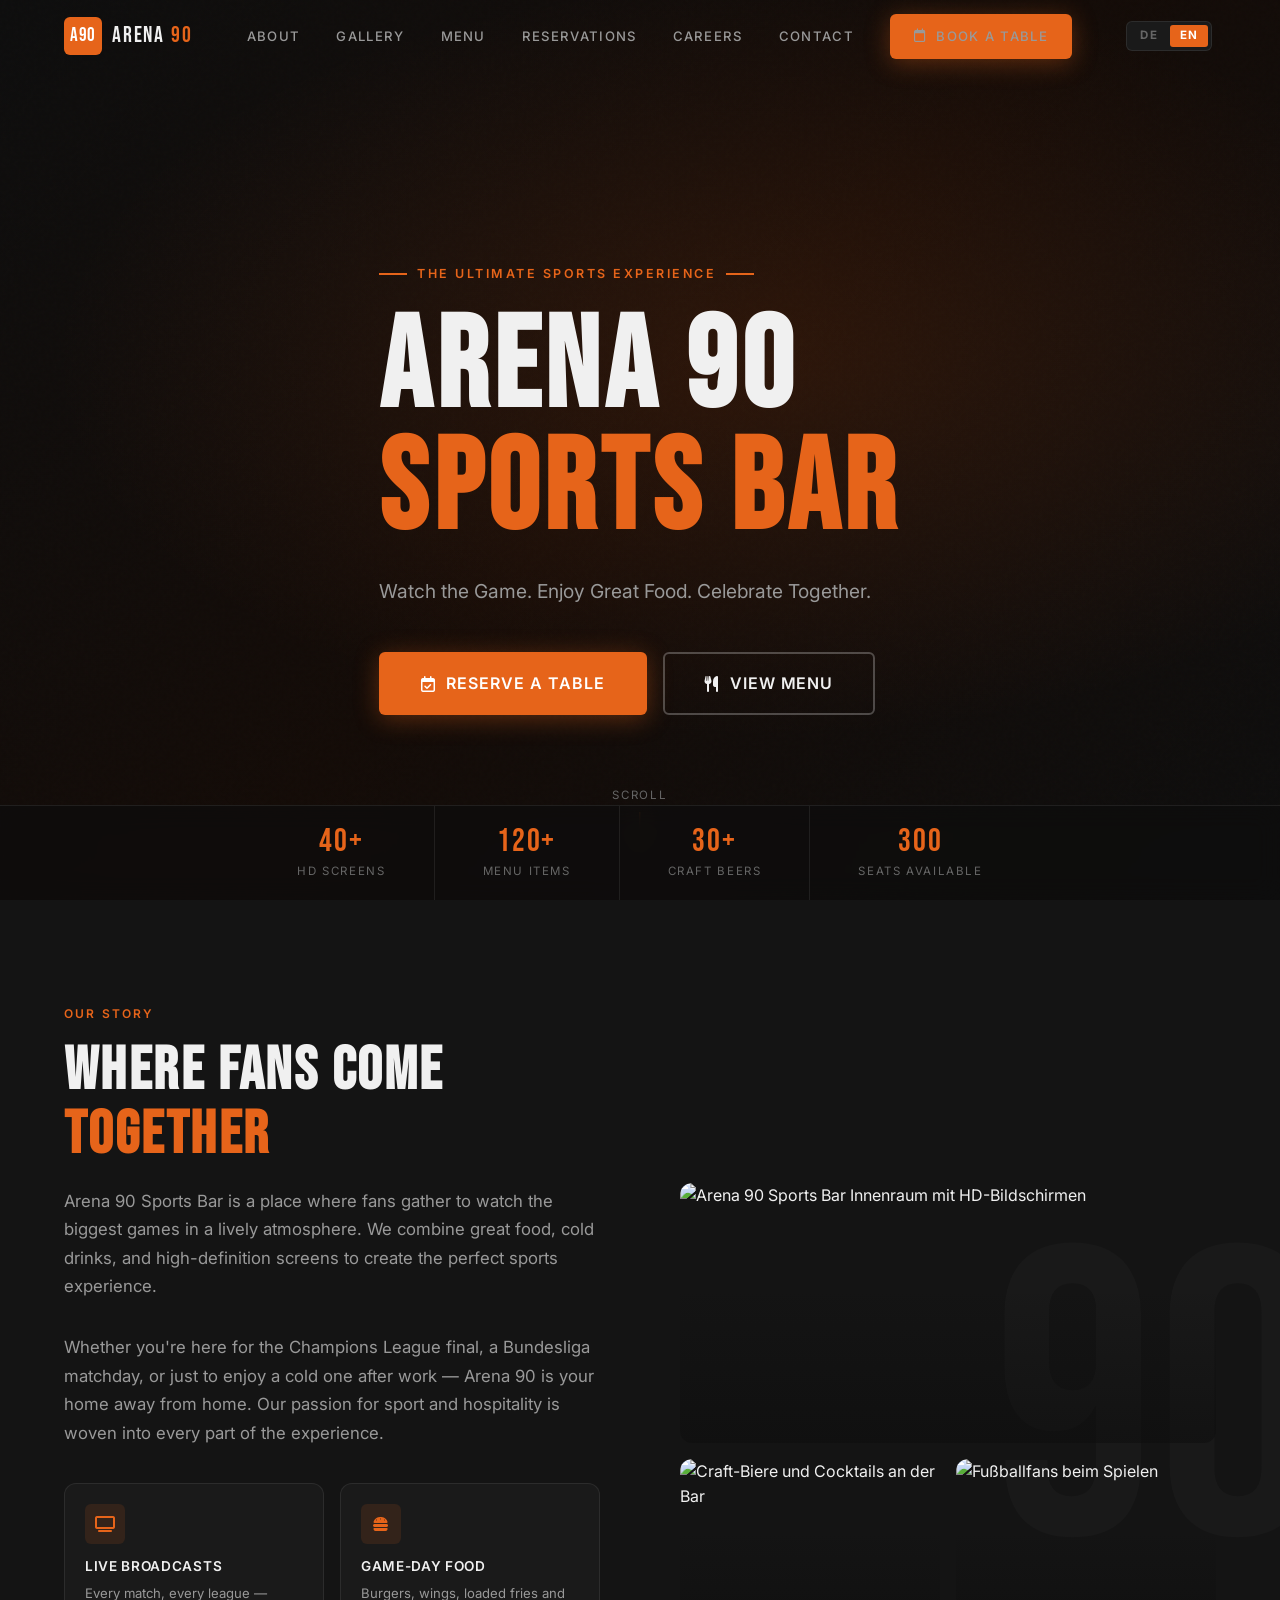
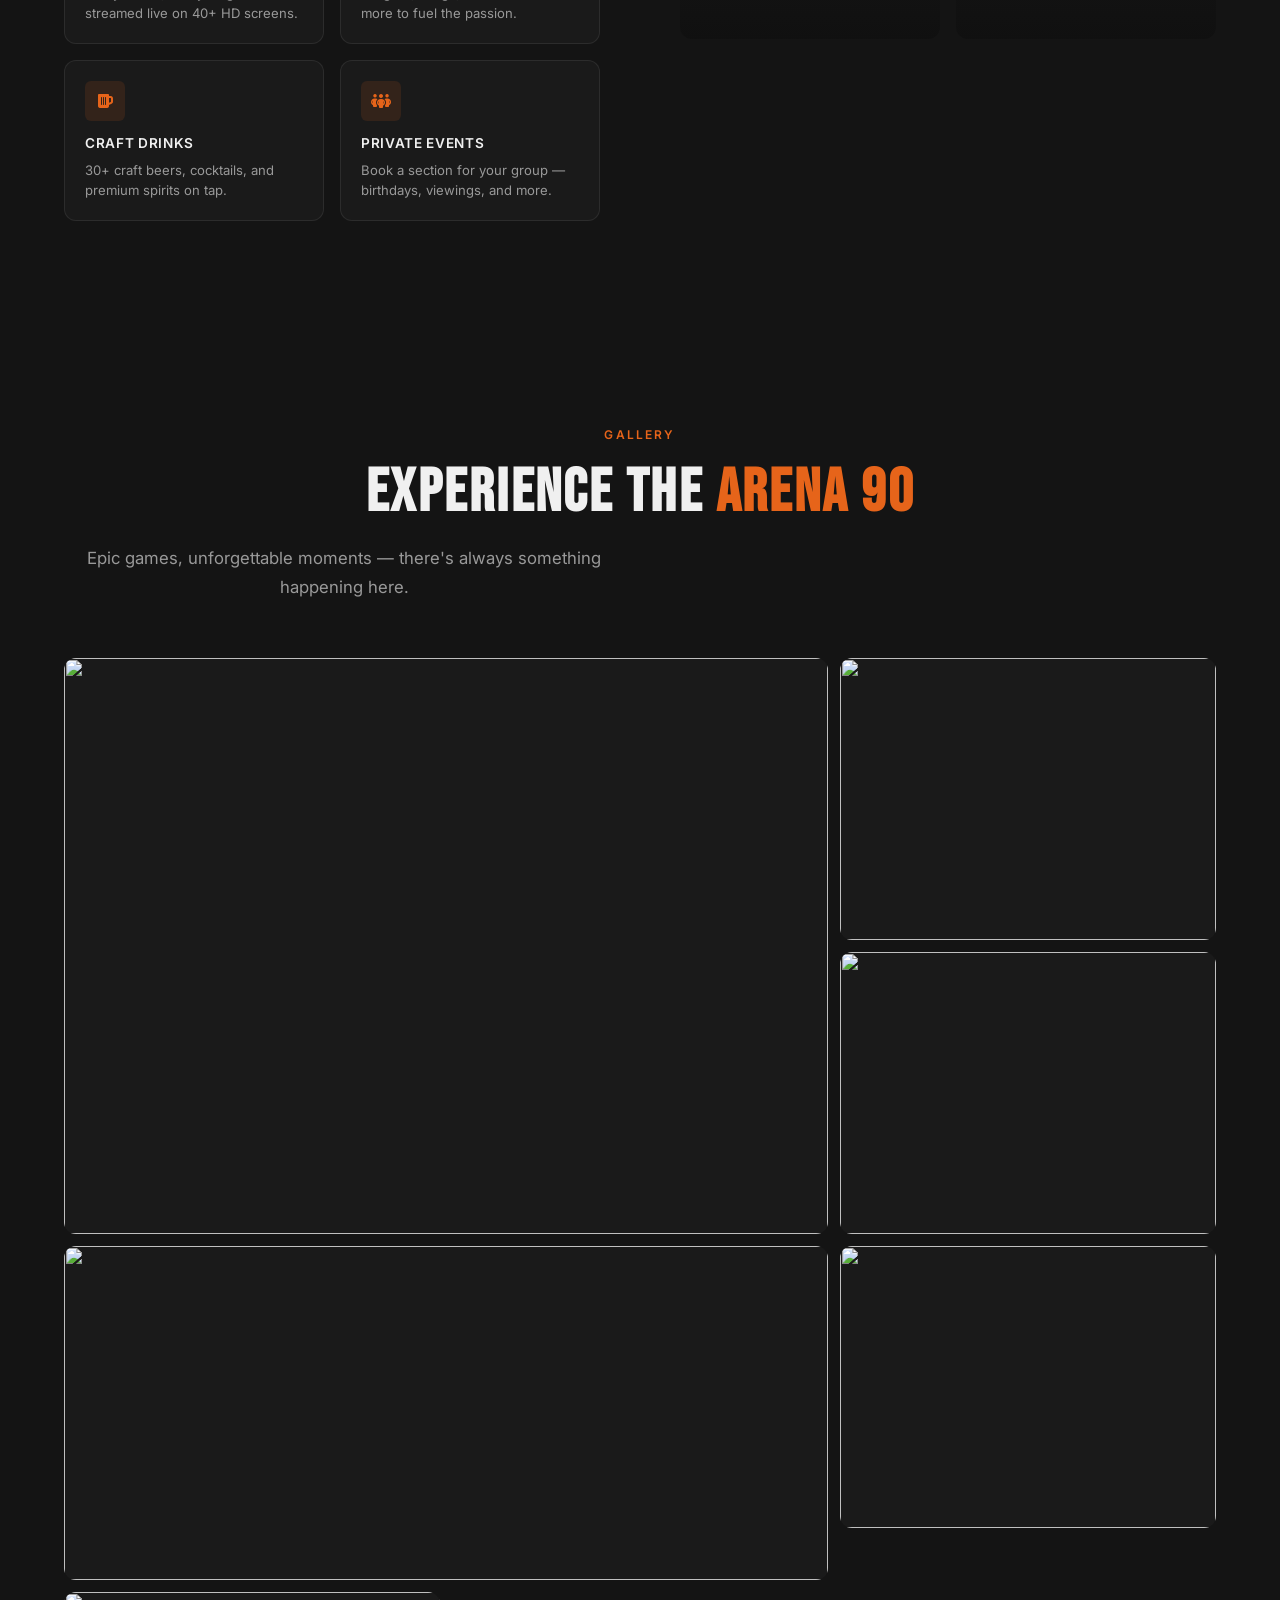
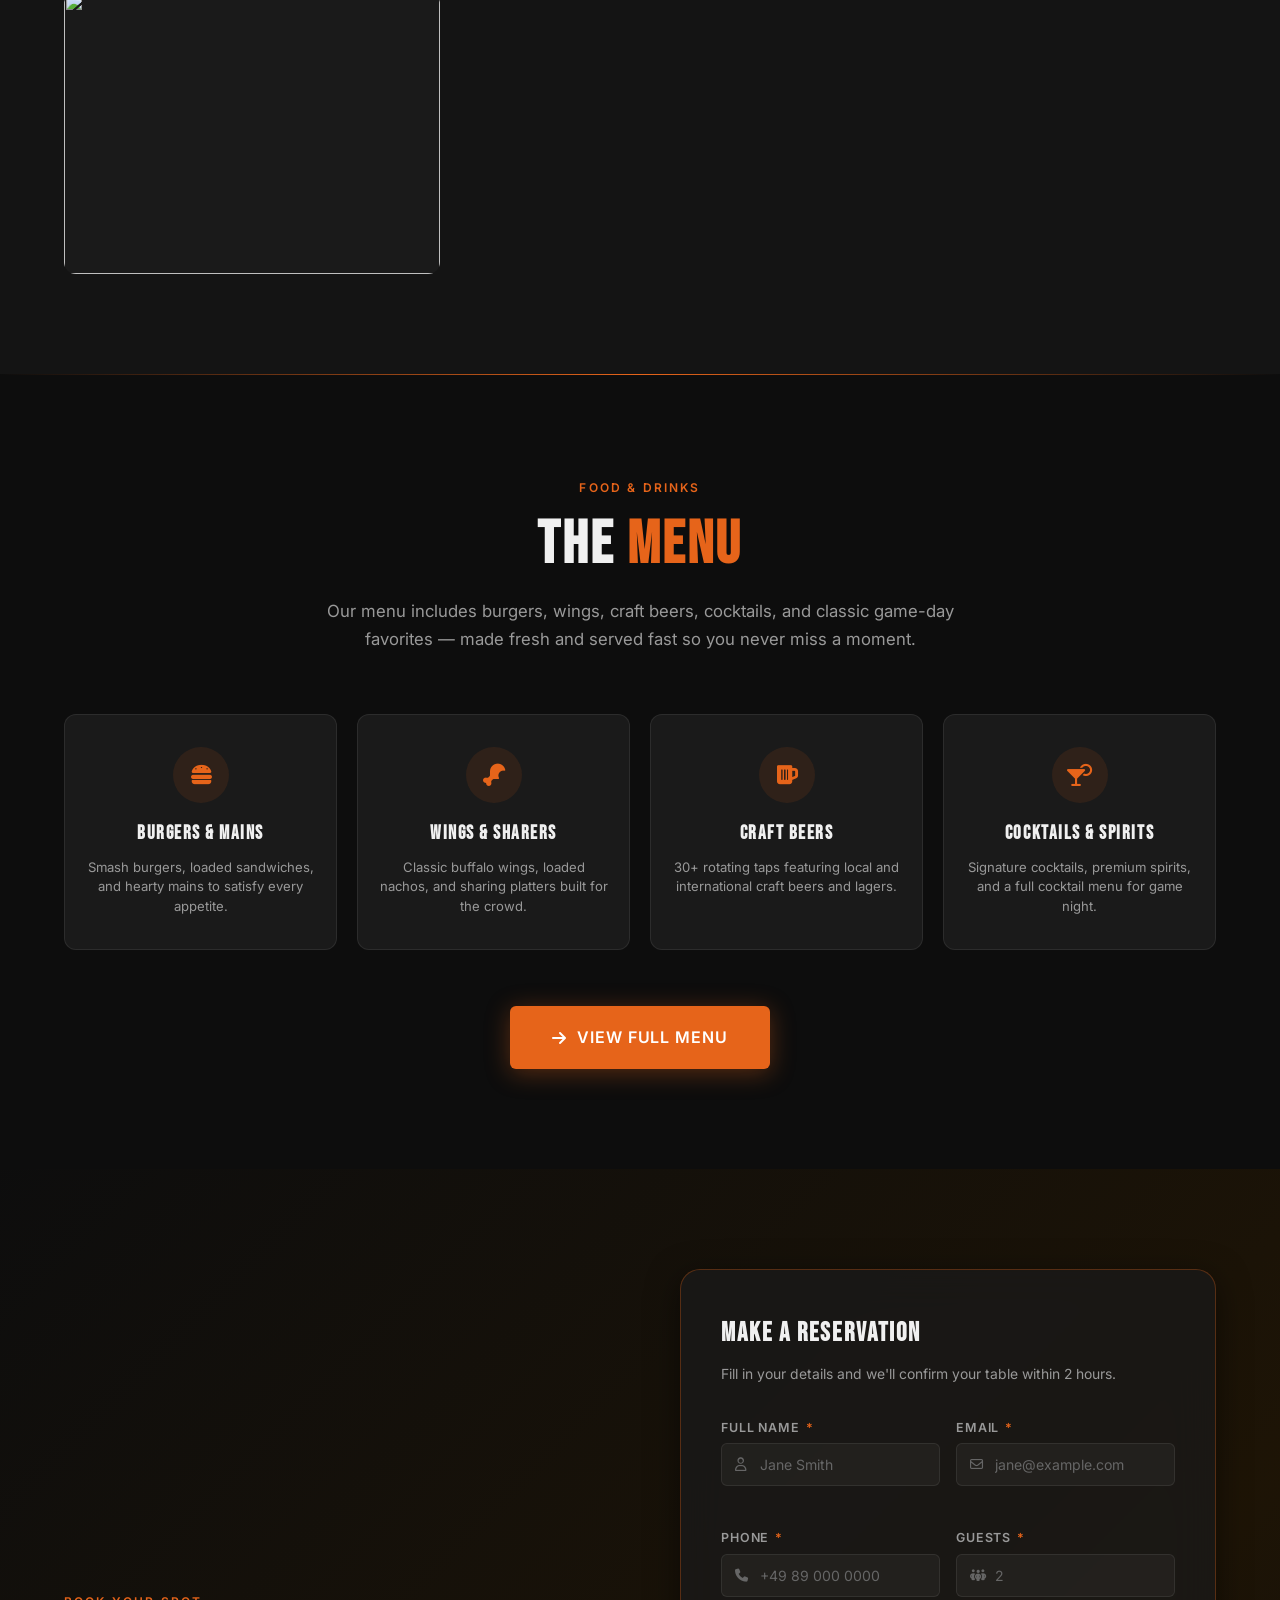
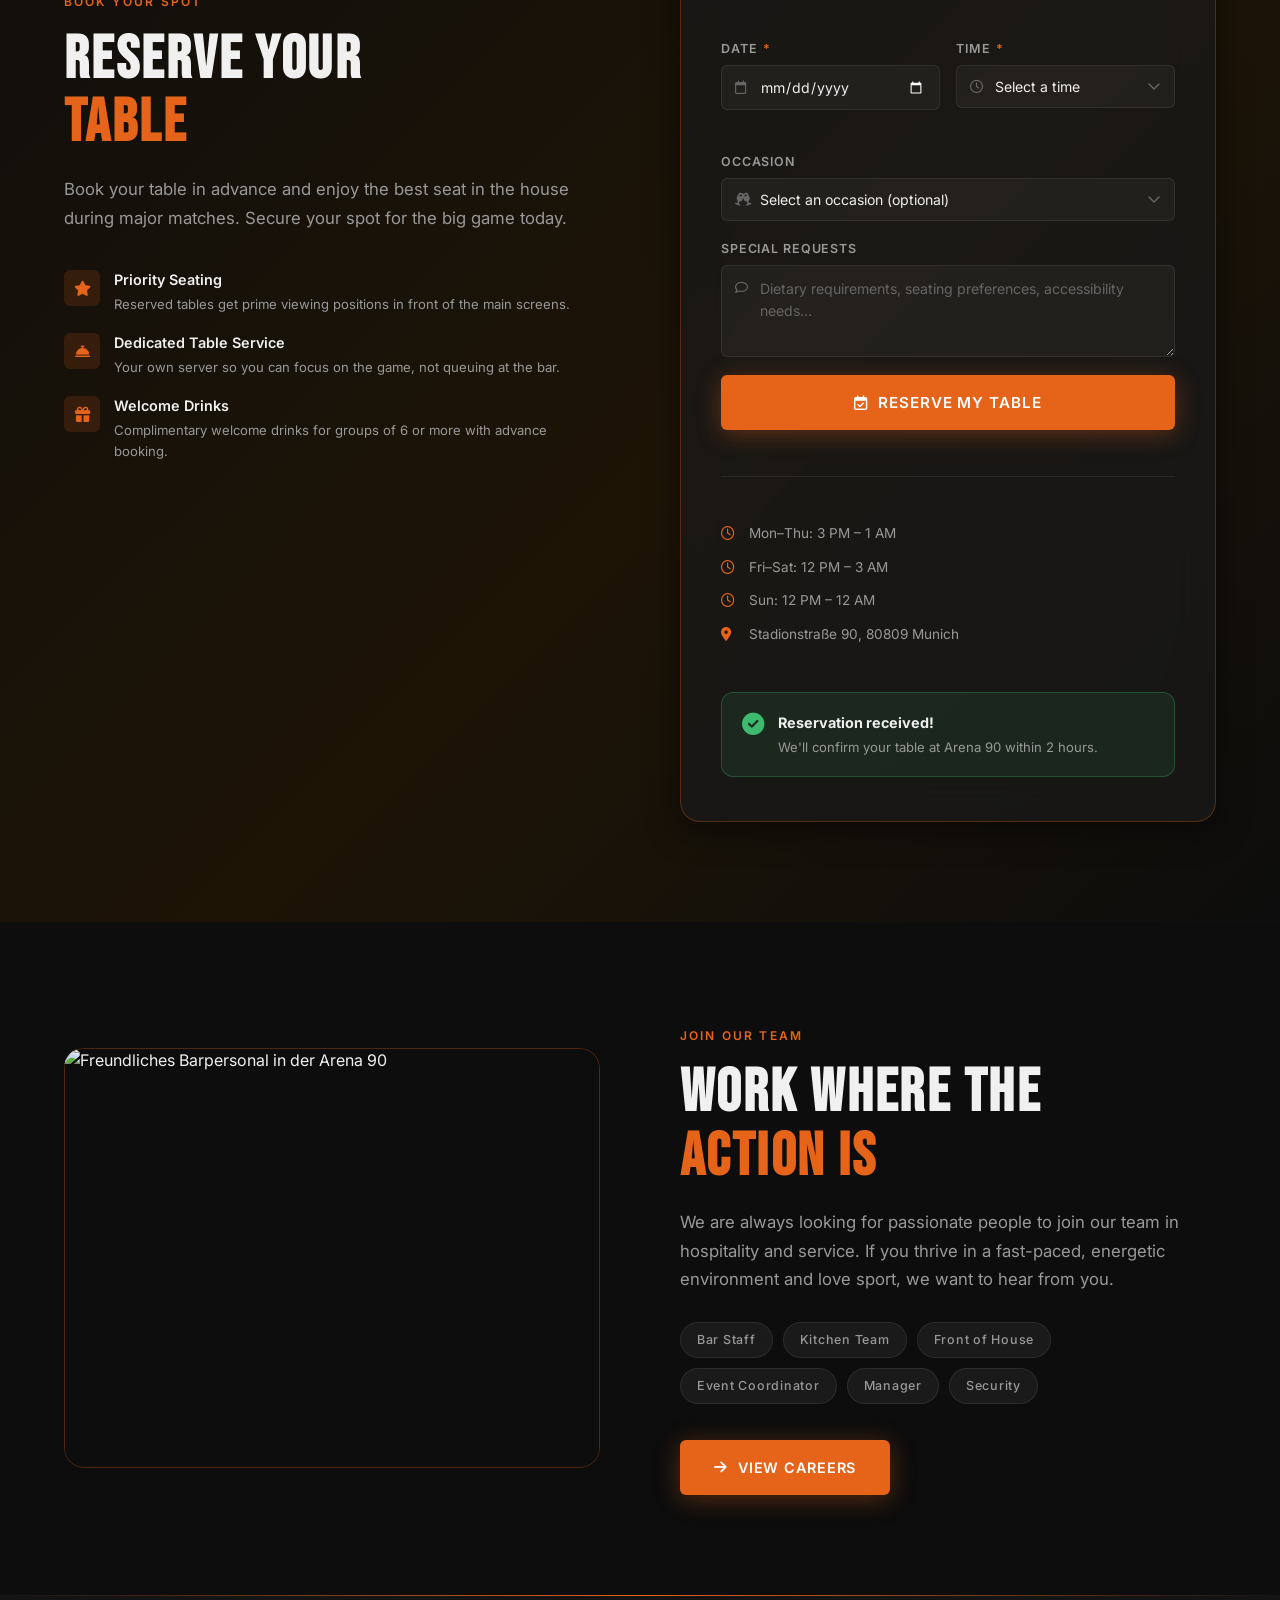
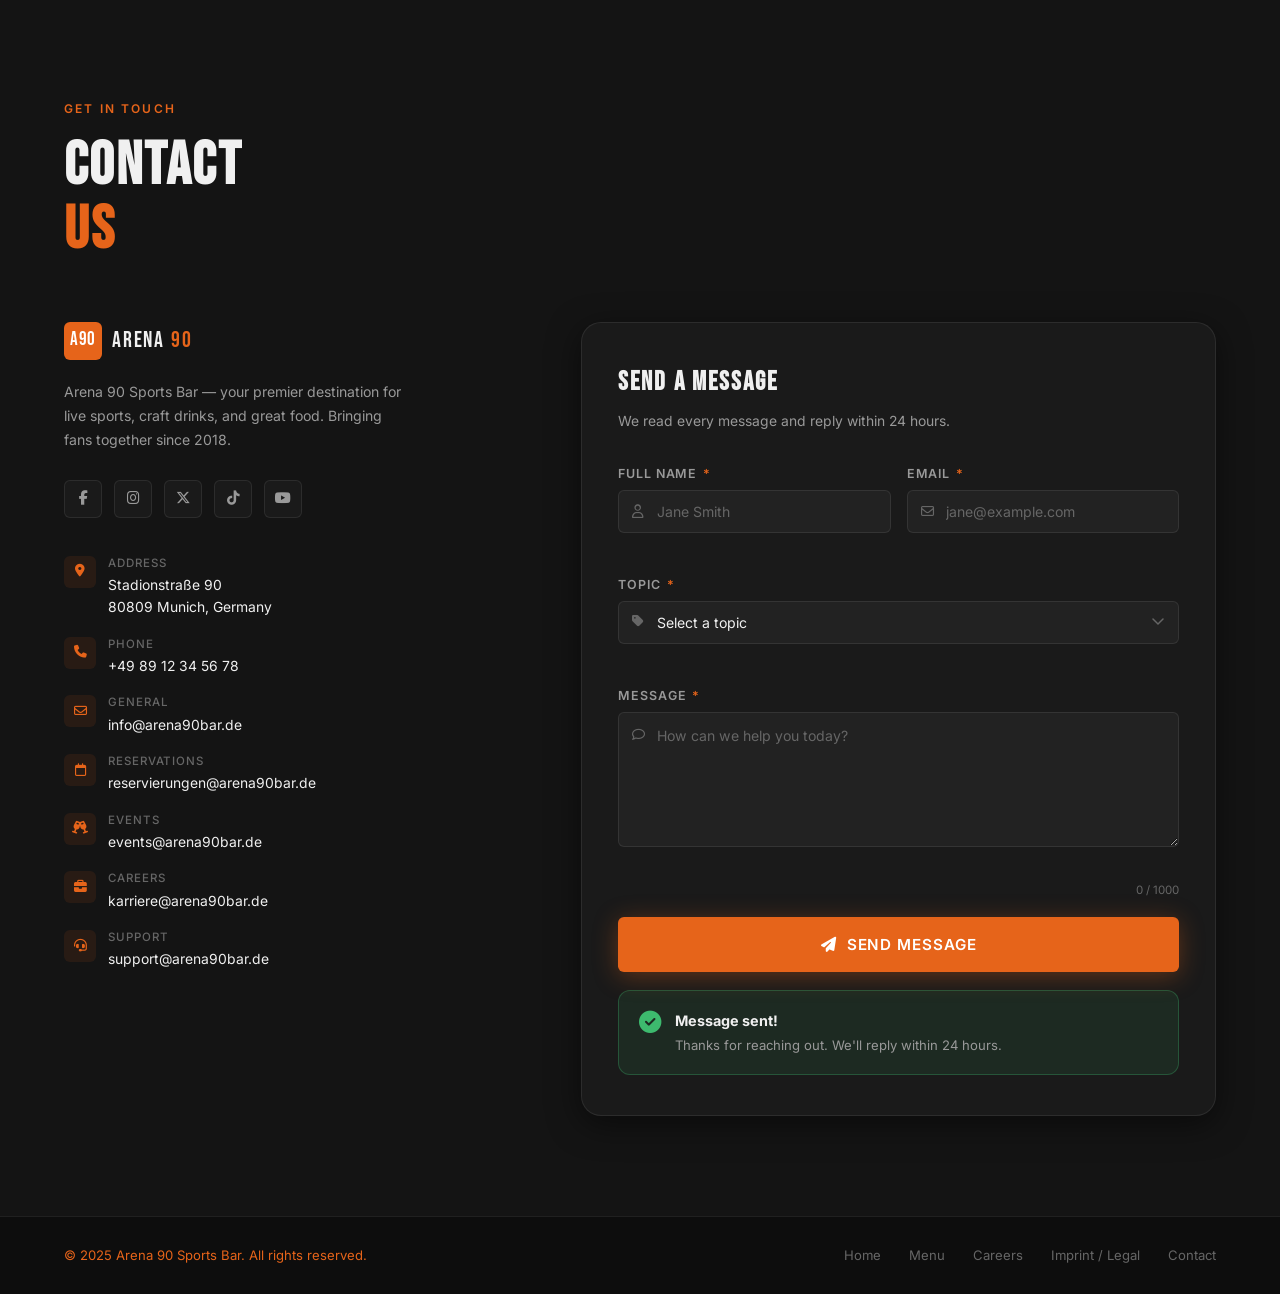
==== commit 675fff10: "Add photo gallery section with hover captions and bilingual support - New #gallery section between A" ====
--- a/index.html
+++ b/index.html
@@ -37,6 +37,7 @@
       <!-- Navigation Links -->
       <ul class="nav-links" id="navLinks">
         <li><a href="#about"       data-i18n="nav.about">Über uns</a></li>
+        <li><a href="#gallery"     data-i18n="nav.gallery">Galerie</a></li>
         <li><a href="#menu"        data-i18n="nav.menu">Speisekarte</a></li>
         <li><a href="#reservation" data-i18n="nav.res">Reservierungen</a></li>
         <li><a href="#careers"     data-i18n="nav.careers">Karriere</a></li>
@@ -244,6 +245,130 @@
         </div>
 
       </div>
+    </div>
+  </section>
+
+
+  <!-- ═══════════════════════════════════════════════════════════
+       GALLERY SECTION
+  ════════════════════════════════════════════════════════════ -->
+  <section class="section gallery-section" id="gallery" aria-labelledby="gallery-title">
+    <div class="container">
+
+      <div class="gallery-intro">
+        <span class="section-label" data-aos="fade-up"
+              data-i18n="gallery.label">Impressionen</span>
+        <h2 class="section-title" id="gallery-title"
+            data-aos="fade-up" data-aos-delay="80"
+            data-i18n-html="gallery.title">
+          Erleben Sie die <span class="text-accent">Arena 90</span>
+        </h2>
+        <p class="section-subtitle" data-aos="fade-up" data-aos-delay="150"
+           data-i18n="gallery.subtitle">
+          Großartige Spiele, unvergessliche Momente — bei uns ist immer was los.
+        </p>
+      </div>
+
+      <div class="gallery-grid">
+
+        <!-- 1: large – soccer fans celebrating in bar (span 2 cols × 2 rows) -->
+        <div class="gallery-item" data-aos="fade-up" data-aos-delay="0">
+          <img
+            src="https://images.unsplash.com/photo-1543326727-cf6c39e8f84c?w=900&auto=format&fit=crop&q=80"
+            alt=""
+            aria-hidden="true"
+            loading="lazy"
+          />
+          <div class="gallery-overlay">
+            <p class="gallery-caption">
+              <i class="fa-solid fa-futbol" aria-hidden="true"></i>
+              <span data-i18n="gallery.cap1">Public Viewing — Matchday</span>
+            </p>
+          </div>
+        </div>
+
+        <!-- 2: craft beer close-up -->
+        <div class="gallery-item" data-aos="fade-up" data-aos-delay="60">
+          <img
+            src="https://images.unsplash.com/photo-1535958636474-b021ee887b13?w=600&auto=format&fit=crop&q=80"
+            alt=""
+            aria-hidden="true"
+            loading="lazy"
+          />
+          <div class="gallery-overlay">
+            <p class="gallery-caption">
+              <i class="fa-solid fa-beer-mug-empty" aria-hidden="true"></i>
+              <span data-i18n="gallery.cap2">Craft-Biere vom Fass</span>
+            </p>
+          </div>
+        </div>
+
+        <!-- 3: bar food / burger plate -->
+        <div class="gallery-item" data-aos="fade-up" data-aos-delay="120">
+          <img
+            src="https://images.unsplash.com/photo-1568901346375-23c9450c58cd?w=600&auto=format&fit=crop&q=80"
+            alt=""
+            aria-hidden="true"
+            loading="lazy"
+          />
+          <div class="gallery-overlay">
+            <p class="gallery-caption">
+              <i class="fa-solid fa-burger" aria-hidden="true"></i>
+              <span data-i18n="gallery.cap3">Spieltag-Burger</span>
+            </p>
+          </div>
+        </div>
+
+        <!-- 4: wide – bar interior with big screens (span 2 cols) -->
+        <div class="gallery-item" data-aos="fade-up" data-aos-delay="80">
+          <img
+            src="https://images.unsplash.com/photo-1572116469696-31de0f17cc34?w=900&auto=format&fit=crop&q=80"
+            alt=""
+            aria-hidden="true"
+            loading="lazy"
+          />
+          <div class="gallery-overlay">
+            <p class="gallery-caption">
+              <i class="fa-solid fa-tv" aria-hidden="true"></i>
+              <span data-i18n="gallery.cap4">40+ HD-Bildschirme im Haus</span>
+            </p>
+          </div>
+        </div>
+
+        <!-- 5: cocktails -->
+        <div class="gallery-item" data-aos="fade-up" data-aos-delay="140">
+          <img
+            src="https://images.unsplash.com/photo-1514362545857-3bc16c4c7d1b?w=600&auto=format&fit=crop&q=80"
+            alt=""
+            aria-hidden="true"
+            loading="lazy"
+          />
+          <div class="gallery-overlay">
+            <p class="gallery-caption">
+              <i class="fa-solid fa-martini-glass-citrus" aria-hidden="true"></i>
+              <span data-i18n="gallery.cap5">Signature Cocktails</span>
+            </p>
+          </div>
+        </div>
+
+        <!-- 6: fans / group celebrating -->
+        <div class="gallery-item" data-aos="fade-up" data-aos-delay="200">
+          <img
+            src="https://images.unsplash.com/photo-1529156069898-49953e39b3ac?w=600&auto=format&fit=crop&q=80"
+            alt=""
+            aria-hidden="true"
+            loading="lazy"
+          />
+          <div class="gallery-overlay">
+            <p class="gallery-caption">
+              <i class="fa-solid fa-people-group" aria-hidden="true"></i>
+              <span data-i18n="gallery.cap6">Private Events &amp; Feiern</span>
+            </p>
+          </div>
+        </div>
+
+      </div>
+
     </div>
   </section>
 
--- a/styles.css
+++ b/styles.css
@@ -681,6 +681,123 @@
     rgba(13, 13, 13, 0.55) 100%
   );
   pointer-events: none;
+}
+
+/* ─── Gallery Section ────────────────────────────────────────── */
+.gallery-section {
+  background: var(--color-bg-alt);
+  overflow: hidden;
+}
+
+.gallery-intro {
+  text-align: center;
+  margin-bottom: 56px;
+}
+
+/* CSS Grid masonry-like layout */
+.gallery-grid {
+  display: grid;
+  grid-template-columns: repeat(3, 1fr);
+  grid-template-rows: auto;
+  gap: 12px;
+}
+
+/* Make specific items span cols/rows for visual interest */
+.gallery-item:nth-child(1) { grid-column: span 2; grid-row: span 2; }
+.gallery-item:nth-child(4) { grid-column: span 2; }
+
+.gallery-item {
+  position: relative;
+  overflow: hidden;
+  border-radius: var(--radius-md);
+  aspect-ratio: 4 / 3;
+  background: var(--color-bg-card);
+}
+
+.gallery-item:nth-child(1) { aspect-ratio: auto; }
+.gallery-item:nth-child(4) { aspect-ratio: 16 / 7; }
+
+.gallery-item img {
+  width: 100%;
+  height: 100%;
+  object-fit: cover;
+  display: block;
+  transition: transform 0.6s cubic-bezier(0.25, 0.46, 0.45, 0.94);
+}
+
+.gallery-item:hover img {
+  transform: scale(1.07);
+}
+
+/* Hover overlay with caption */
+.gallery-overlay {
+  position: absolute;
+  inset: 0;
+  background: linear-gradient(
+    to top,
+    rgba(13, 13, 13, 0.88) 0%,
+    rgba(13, 13, 13, 0.3) 50%,
+    transparent 100%
+  );
+  display: flex;
+  align-items: flex-end;
+  padding: 20px;
+  opacity: 0;
+  transition: opacity 0.35s ease;
+}
+
+.gallery-item:hover .gallery-overlay {
+  opacity: 1;
+}
+
+.gallery-caption {
+  display: flex;
+  align-items: center;
+  gap: 10px;
+  color: #fff;
+  font-size: 0.88rem;
+  font-weight: 600;
+  letter-spacing: 0.03em;
+  transform: translateY(8px);
+  transition: transform 0.35s ease;
+}
+
+.gallery-item:hover .gallery-caption {
+  transform: translateY(0);
+}
+
+.gallery-caption i {
+  color: var(--color-accent);
+  font-size: 0.95rem;
+}
+
+/* View all button */
+.gallery-cta {
+  text-align: center;
+  margin-top: 48px;
+}
+
+/* Responsive */
+@media (max-width: 768px) {
+  .gallery-grid {
+    grid-template-columns: repeat(2, 1fr);
+    gap: 8px;
+  }
+  .gallery-item:nth-child(1) { grid-column: span 2; grid-row: span 1; }
+  .gallery-item:nth-child(4) { grid-column: span 2; }
+
+  /* Always show overlay on touch */
+  .gallery-overlay { opacity: 1; }
+  .gallery-caption { transform: none; }
+}
+
+@media (max-width: 480px) {
+  .gallery-grid {
+    grid-template-columns: 1fr;
+  }
+  .gallery-item:nth-child(1),
+  .gallery-item:nth-child(4) { grid-column: span 1; }
+  .gallery-item:nth-child(4) { aspect-ratio: 4 / 3; }
 }
 
 /* ─── Menu Section ───────────────────────────────────────────── */
